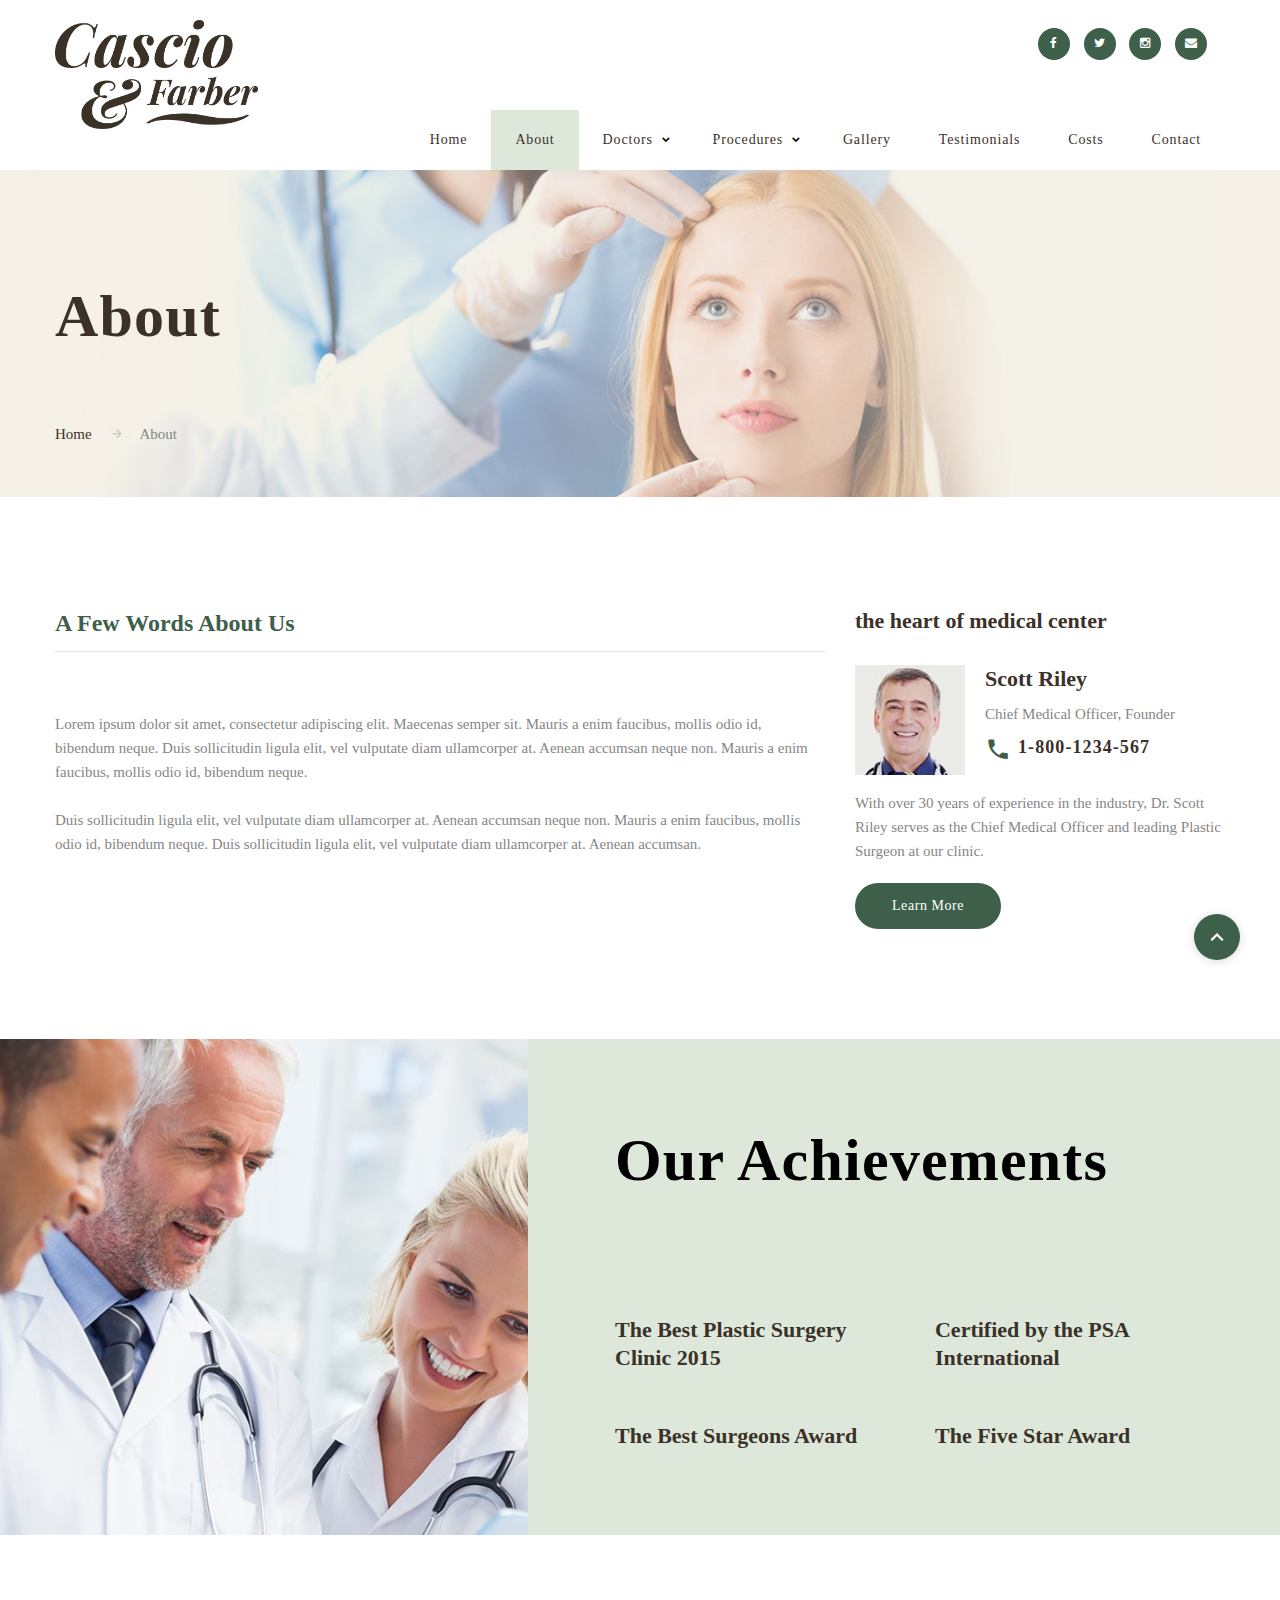
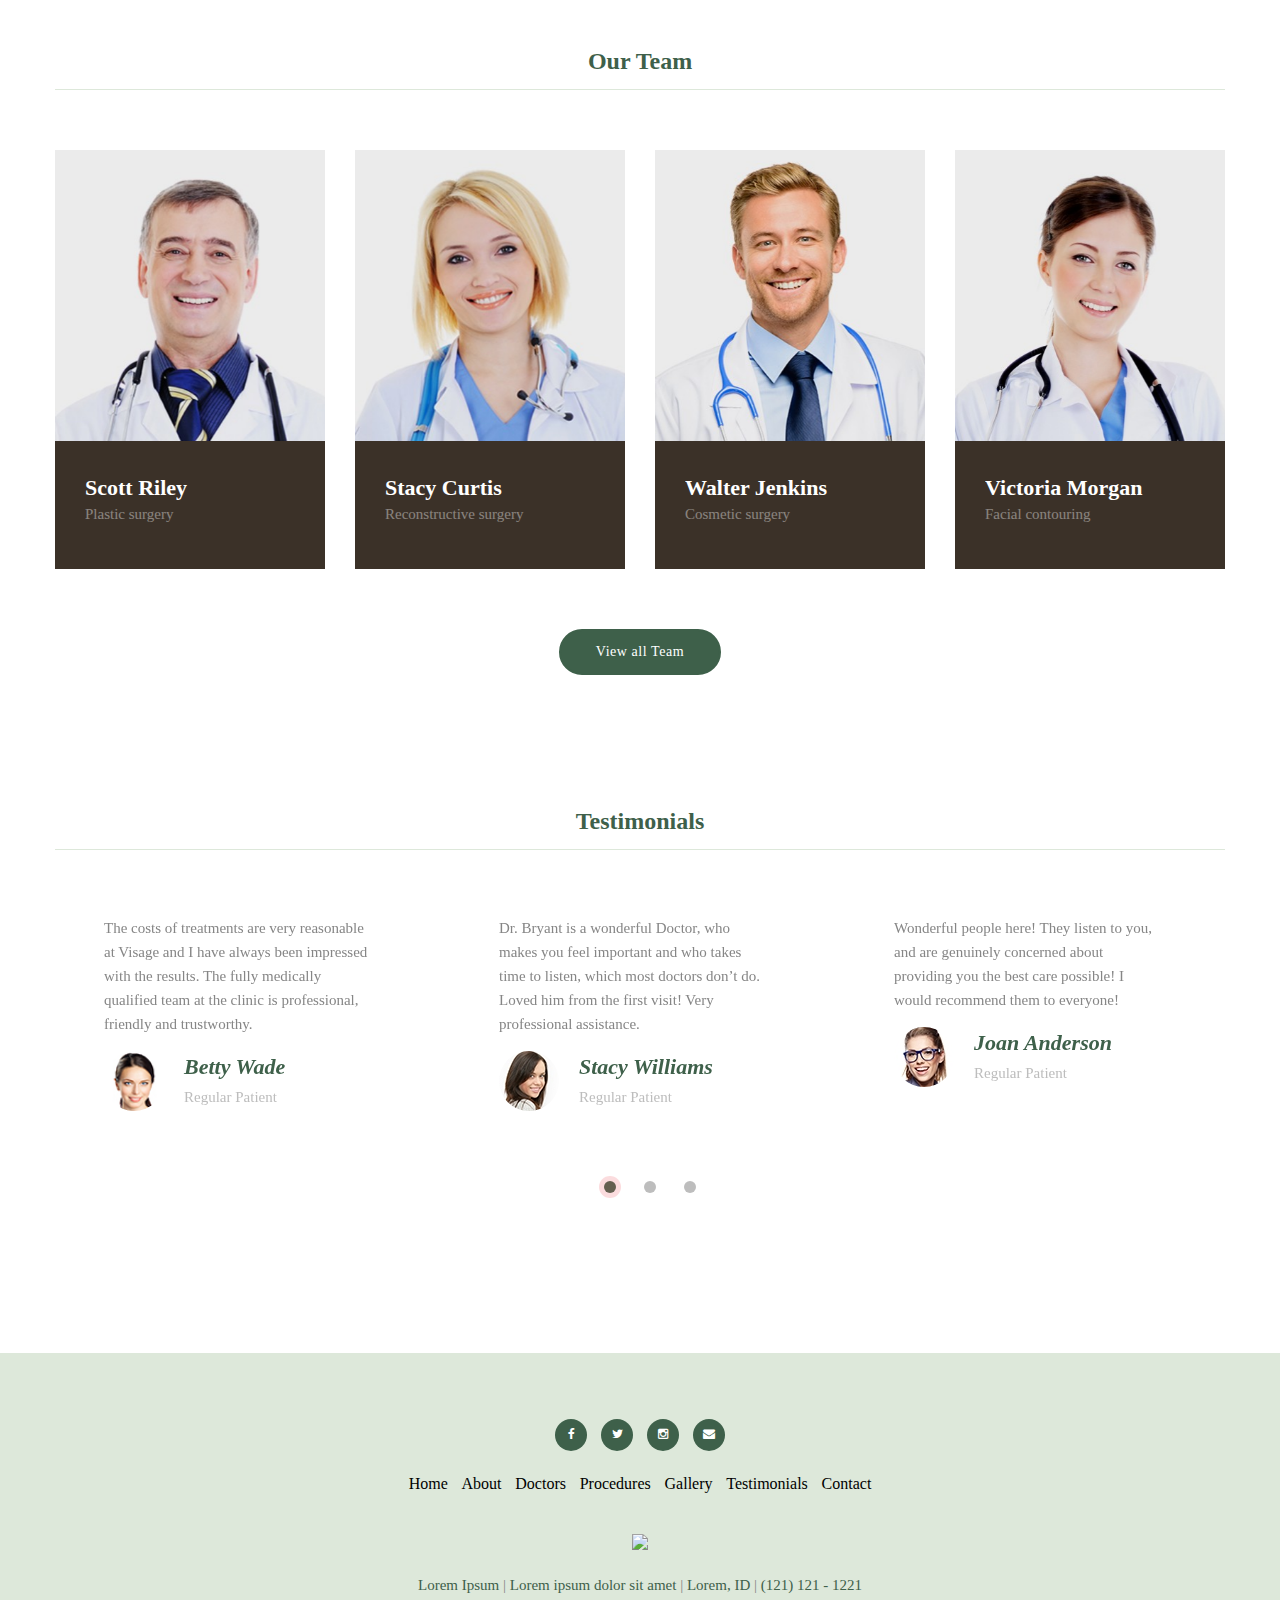
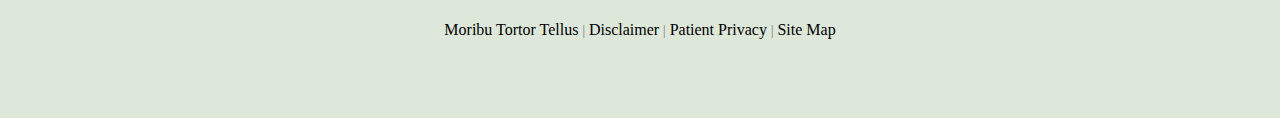
==== about.html @ 973e86df "first commit" ====
<!DOCTYPE html>
<html lang="en" class="wide wow-animation smoothscroll scrollTo">
  <head>
    <!-- Site Title-->
    <title>Kovanda plastic surgery</title>
    <meta charset="utf-8">
    <meta name="format-detection" content="telephone=no">
    <meta name="viewport" content="width=device-width, height=device-height, initial-scale=1.0, maximum-scale=1.0, user-scalable=0">
    <meta http-equiv="X-UA-Compatible" content="IE=Edge">
    <meta name="keywords" content="Visage design multipurpose template">
    <meta name="date" content="Dec 26">
    <link rel="icon" href="images/favicon.jpg" type="image/x-icon">
    <!-- Stylesheets-->
    <link href="https://fonts.googleapis.com/css?family=Source+Sans+Pro:200,300,400,700,900" rel="stylesheet">
    <link rel="stylesheet" href="css/kovanda.css">
    <link rel="stylesheet" href="css/style.css">
    <!--[if lt IE 10]>
    <div style="background: #212121; padding: 10px 0; box-shadow: 3px 3px 5px 0 rgba(0,0,0,.3); clear: both; text-align:center; position: relative; z-index:1;"><a href="http://windows.microsoft.com/en-US/internet-explorer/"><img src="images/ie8-panel/warning_bar_0000_us.jpg" border="0" height="42" width="820" alt="You are using an outdated browser. For a faster, safer browsing experience, upgrade for free today."></a></div>
    <script src="js/html5shiv.min.js"></script>
    <![endif]-->
  </head>
  <body>
    <!-- Page-->
    <div class="page text-center">
      <!-- Page Head-->
      <header class="page-head">
        <!-- RD Navbar minimal-->
        <div class="rd-navbar-wrap">
          <nav data-md-device-layout="rd-navbar-fixed" data-lg-device-layout="rd-navbar-static" class="rd-navbar rd-navbar-minimal rd-navbar-light" data-lg-auto-height="true" data-md-layout="rd-navbar-static" data-lg-layout="rd-navbar-static" data-lg-stick-up="true">
            <div class="rd-navbar-inner">
              <div class="rd-navbar-top-panel">
                <address class="contact-info reveal-sm-inline-block text-left offset-none">
                  <div class="rd-navbar-brand veil reveal-md-inline-block"><a href="index.html"><img width='203' height='70' class='img-responsive' src='images/logo.png' alt=''/></a></div>
                </address>
                <!--Navbar Brand-->
                <ul class="list-inline">
                  <li><a href="http://facebook.com" class="icon fa fa-facebook icon-xxs icon-circle icon-gray-light"></a></li>
                  <li><a href="http://twitter.com" class="icon fa fa-twitter icon-xxs icon-circle icon-gray-light"></a></li>
                  <li><a href="http://instagram.com" class="icon fa fa-instagram icon-xxs icon-circle icon-gray-light"></a></li>
                  <li style="margin-right: 18px"><a href="mailto:#" class="icon fa fa-envelope icon-xxs icon-circle icon-gray-light"></a></li>
                            
                </ul>
              </div>
              <!-- RD Navbar Panel-->
              <div class="rd-navbar-panel">
                <!-- RD Navbar Toggle-->
                <button data-rd-navbar-toggle=".rd-navbar, .rd-navbar-nav-wrap" class="rd-navbar-toggle"><span></span></button>
                <!--Navbar Brand-->
                <div class="rd-navbar-brand veil-md"><a href="index.html"><img width='203' height='70' class='img-responsive' src='images/logo.png' alt=''/></a></div>
                <button data-rd-navbar-toggle=".rd-navbar, .rd-navbar-top-panel" class="rd-navbar-top-panel-toggle"><span></span></button>
              </div>
              <div class="rd-navbar-menu-wrap">
                <div class="rd-navbar-nav-wrap">
                  <div class="rd-navbar-mobile-scroll">
                    <!--Navbar Brand Mobile-->
                    <div class="rd-navbar-mobile-brand"><a href="index.html"><img width='203' height='70' class='img-responsive' src='images/logo.png' alt=''/></a></div>
                    
                    <!-- RD Navbar Nav-->
                    <ul class="rd-navbar-nav">
                      <li><a href="index.html"><span>Home</span></a>
                      </li>
                      <li class="active"><a href="about.html"><span>About</span></a>
                      </li>
                      <li><a href="our-team.html"><span>Doctors</span></a>
                      <ul class="rd-navbar-dropdown">
                          <li><a href="team-member.html"><span class="text-middle">Dr John Doe</span></a>
                          </li>
                          <li><a href="team-member.html"><span class="text-middle">Dr Cristina Bozas</span></a>
                          </li>
                          <li><a href="team-member.html"><span class="text-middle">Dr Christian Portland</span></a>
                          </li>
                          <li><a href="team-member.html"><span class="text-middle">Dr Kent</span></a>
                          </li>
                        </ul>
                      </li>
                      
                      <li><a href="services.html"><span>Procedures</span></a>
                      <ul class="rd-navbar-dropdown">
                          <li><a href="procedure.html"><span class="text-middle">Facelift</span></a>
                          </li>
                          <li><a href="procedure.html"><span class="text-middle">Breast Augmentation</span></a>
                          </li>
                          <li><a href="procedure.html"><span class="text-middle">Tummy Tuck</span></a>
                          </li>
                          <li><a href="procedure.html"><span class="text-middle">Liposuction</span></a>
                          </li>
                        </ul>
                      </li>
              
                      <li><a href="grid-gallery.html"><span>Gallery</span></a>
                      </li>

                      <li><a href="testimonials.html"><span>Testimonials</span></a>
                      </li>                  
                      <li><a href="costs.html"><span>Costs</span></a>
                      </li>
                      <li><a href="contacts.html"><span>Contact</span></a>
                      </li>
                    </ul>
                  </div>
                </div>
                <!--RD Navbar Search-->
                
              </div>
            </div>
          </nav>
        </div>
      </header>
      <!-- Modern Breadcrumbs-->
      <section class="breadcrumb-modern text-md-left" style="background-image: url(images/backgrounds/background-breadcrumbs-01-1920x345.jpg)">
        <div class="shell section-34 section-md-top-110 section-md-bottom-41">
          <div class="breadcrumb-box">
            <h2>About</h2>
            <ul class="list-inline list-inline-arrows p offset-top-34 offset-md-top-70">
              <li><a href="index.html" class="breadcrumbsheader">Home</a></li>
              <li>About
              </li>
            </ul>
          </div>
        </div>
      </section>
      <!-- Page Content-->
      <main class="page-content">
        <!-- a few words about us-->
        <section class="section-98 section-sm-110 text-left">
          <div class="shell">
            <div class="range range-xs-center">
              <div class="cell-xs-10 cell-md-8">
                <h4>A Few Words About Us</h4>
                <hr class="text-subline">
                <div class="offset-top-41 offset-lg-top-60">
                  <p>Lorem ipsum dolor sit amet, consectetur adipiscing elit. Maecenas semper sit. Mauris a enim faucibus, mollis odio id, bibendum neque. Duis sollicitudin ligula elit, vel vulputate diam ullamcorper at. Aenean accumsan neque non. Mauris a enim faucibus, mollis odio id, bibendum neque.<br><br>
Duis sollicitudin ligula elit, vel vulputate diam ullamcorper at. Aenean accumsan neque non. Mauris a enim faucibus, mollis odio id, bibendum neque. Duis sollicitudin ligula elit, vel vulputate diam ullamcorper at. Aenean accumsan.</p>
                </div>
              </div>
              <div class="cell-xs-10 cell-md-4 offset-top-41 offset-md-top-0">
                <h5 style="font-weight:900;">the heart of medical center</h5>
                <div class="offset-top-30">
                  <div class="unit unit-xl-horizontal unit-lg-horizontal unit-md-vertical unit-sm-horizontal unit-xs-horizontal unit-spacing-sm">
                    <div class="unit-left"><img src="images/users/user-scott-riley-110x110.jpg" width="110" height="110" alt="" class="img-responsive"/>
                    </div>
                    <div class="unit-body">
                      <h5>Scott Riley</h5>
                      <p>Chief Medical Officer, Founder</p>
                      <div class="p unit unit-spacing-xxs unit-horizontal">
                        <div class="unit-left"><span class="icon icon-xs mdi mdi-phone text-primary"></span></div>
                        <div class="unit-body"><a href="callto:#" class="h6">1-800-1234-567</a></div>
                      </div>
                    </div>
                  </div>
                  <p>With over 30 years of experience in the industry, Dr. Scott Riley serves as the Chief Medical Officer and leading Plastic Surgeon at our clinic.</p>
                  <div class="offset-top-20">
                    <a href="team-member.html" class="btn btn-primary btn-ellipse">Learn More</a>
                  </div>
                </div>
              </div>
            </div>
          </div>
        </section>
        <!-- Our Achievements-->
        <section class="text-sm-left bg-white-liac">
          <div class="shell-wide">
            <div class="range range-xs-center">
              <div class="cell-lg-5 cell-xl-4 section-90 section-md-122 context-md-dark bg-image-md-fullwidth-1 bg-image-md-fullwidth-1-left veil reveal-lg-block"></div>
              <div class="cell-sm-10 cell-md-12 cell-lg-7 cell-xl-8 section-85">
                <div class="inset-md-left-60 inset-xl-left-100">
                  <h2 style="color:#000">Our Achievements</h2>
                  
                  <div class="offset-sm-top-40 offset-top-70">
                    <div class="range">
                      <div class="cell-md-12 cell-xl-9">
                        <div class="range">
                          <div class="cell-md-6 offset-md-top-50">
                            <!-- Icon Box Type 2-->
                            <div class="unit unit-sm unit-sm-horizontal unit-spacing-sm text-sm-left unit-middle">
                              <div class="unit-body">
                                <h5>The Best Plastic Surgery Clinic 2015</h5>
                              </div>
                            </div>
                          </div>
                          <div class="cell-md-6 offset-md-top-50">
                            <!-- Icon Box Type 2-->
                            <div class="unit unit-sm unit-sm-horizontal unit-spacing-sm text-sm-left unit-middle">
                              <div class="unit-body">
                                <h5>Certified by the PSA International</h5>
                              </div>
                            </div>
                          </div>
                          <div class="cell-md-6 offset-md-top-50">
                            <!-- Icon Box Type 2-->
                            <div class="unit unit-sm unit-sm-horizontal unit-spacing-sm text-sm-left unit-middle">
                              <div class="unit-body">
                                <h5>The Best Surgeons Award</h5>
                              </div>                            
                            </div>
                          </div>
                          <div class="cell-md-6 offset-md-top-50">
                            <!-- Icon Box Type 2-->
                            <div class="unit unit-sm unit-sm-horizontal unit-spacing-sm text-sm-left unit-middle">
                              <div class="unit-body">
                                <h5>The Five Star Award</h5>
                              </div>
                            </div>
                          </div>
                        </div>
                      </div>
                    </div>
                  </div>
                </div>
              </div>
            </div>
          </div>
        </section>
        <!-- Our team-->
        <section class="section-98 section-sm-110">
          <div class="shell">
            <h4>Our Team</h4>
            <hr class="text-subline">
            <div class="offset-top-41 offset-lg-top-60">
              <div class="range range-xs-center">
                <div class="cell-xs-8 cell-sm-7 cell-md-3">
                  <!-- Thumbnail Josip-->
                  <figure class="thumbnail-josip"><a href="team-member.html"><img width="270" height="270" src="images/pages/our-team-05-384x410.jpg" alt=""/></a>
                    <div class="thumbnail-desc">
                      <h5 class="thumbnail-josip-title text-bold text-white">Scott Riley</h5>
                      <p class="veil reveal-md-block text-white offset-top-0">Plastic surgery</p>
                    </div>
                    <figcaption><a href="team-member.html" class="btn btn-block btn-rect text-md-left btn-java">view full profile</a></figcaption>
                  </figure>
                </div>
                <div class="cell-xs-8 cell-sm-7 cell-md-3 offset-top-41 offset-md-top-0">
                  <!-- Thumbnail Josip-->
                  <figure class="thumbnail-josip"><a href="team-member.html"><img width="270" height="270" src="images/pages/our-team-09-384x410.jpg" alt=""/></a>
                    <div class="thumbnail-desc">
                      <h5 class="thumbnail-josip-title text-bold text-white">Stacy Curtis</h5>
                      <p class="veil reveal-md-block text-white offset-top-0">Reconstructive surgery</p>
                    </div>
                    <figcaption><a href="team-member.html" class="btn btn-block btn-rect text-md-left btn-java">view full profile</a></figcaption>
                  </figure>
                </div>
                <div class="cell-xs-8 cell-sm-7 cell-md-3 offset-top-41 offset-md-top-0">
                  <!-- Thumbnail Josip-->
                  <figure class="thumbnail-josip"><a href="team-member.html"><img width="270" height="270" src="images/pages/our-team-07-384x410.jpg" alt=""/></a>
                    <div class="thumbnail-desc">
                      <h5 class="thumbnail-josip-title text-bold text-white">Walter Jenkins</h5>
                      <p class="veil reveal-md-block text-white offset-top-0">Cosmetic surgery</p>
                    </div>
                    <figcaption><a href="team-member.html" class="btn btn-block btn-rect text-md-left btn-java">view full profile</a></figcaption>
                  </figure>
                </div>
                <div class="cell-xs-8 cell-sm-7 cell-md-3 offset-top-41 offset-md-top-0">
                  <!-- Thumbnail Josip-->
                  <figure class="thumbnail-josip"><a href="team-member.html"><img width="270" height="270" src="images/pages/our-team-08-384x410.jpg" alt=""/></a>
                    <div class="thumbnail-desc">
                      <h5 class="thumbnail-josip-title text-bold text-white">Victoria Morgan</h5>
                      <p class="veil reveal-md-block text-white offset-top-0">Facial contouring</p>
                    </div>
                    <figcaption><a href="team-member.html" class="btn btn-block btn-rect text-md-left btn-java">view full profile</a></figcaption>
                  </figure>
                </div>
              </div>
              
              <div class="offset-top-60"><a href="our-team.html" class="btn btn-ellipse btn-primary">View all Team</a></div>
            </div>
          </div>
        </section>
        <!-- testimonials-->
        <section class="section-20 section-sm-20">
          <div class="shell">
            <h4>Testimonials</h4>
            <hr class="text-subline">
            <div class="offset-top-66">
              <div data-loop="false" data-margin="15" data-items="1" data-dots="true" data-mouse-drag="false" data-md-items="3" data-nav="false" class="owl-carousel owl-carousel-default owl-carousel-class-light">
                <div class="owl-item">
                  <blockquote class="quote quote-classic">
                    <div class="quote-body">
                      <p class="text-gray-dark font-size-15">
                        <q>The costs of treatments are very reasonable at Visage and I have always been impressed with the results. The fully medically qualified team at the clinic is professional, friendly and trustworthy.</q>
                      </p>
                      <div class="quote-meta unit unit-horizontal unit-spacing-sm unit-middle">
                        <div class="unit-left unit-item-narrow"><img width="60" height="60" src="images/users/user-betty-wade-60x60.jpg" alt="" class="img-circle quote-img"/></div>
                        <div class="unit-body unit-item-wide">
                          <h5 class="quote-author text-capitalize text-bold text-primary">
                            <cite class="text-normal">Betty Wade</cite>
                          </h5>
                          <p class="quote-desc text-capitalize text-gray">Regular Patient</p>
                        </div>
                      </div>
                    </div>
                  </blockquote>
                </div>
                <div class="owl-item">
                  <blockquote class="quote quote-classic">
                    <div class="quote-body">
                      <p class="text-gray-dark font-size-15">
                        <q>Dr. Bryant is a wonderful Doctor, who makes you feel important and who takes time to listen, which most doctors don’t do. Loved him from the first visit! Very professional assistance.</q>
                      </p>
                      <div class="quote-meta unit unit-horizontal unit-spacing-sm unit-middle">
                        <div class="unit-left unit-item-narrow"><img width="60" height="60" src="images/users/user-bryan-green-60x60.jpg" alt="" class="img-circle quote-img"/></div>
                        <div class="unit-body unit-item-wide">
                          <h5 class="quote-author text-capitalize text-bold text-primary">
                            <cite class="text-normal">Stacy Williams</cite>
                          </h5>
                          <p class="quote-desc text-capitalize text-gray">Regular Patient</p>
                        </div>
                      </div>
                    </div>
                  </blockquote>
                </div>
                <div class="owl-item">
                  <blockquote class="quote quote-classic">
                    <div class="quote-body">
                      <p class="text-gray-dark font-size-15">
                        <q>Wonderful people here! They listen to you, and are genuinely concerned about providing you the best care possible! I would recommend them to everyone!</q>
                      </p>
                      <div class="quote-meta unit unit-horizontal unit-spacing-sm unit-middle">
                        <div class="unit-left unit-item-narrow"><img width="60" height="60" src="images/users/user-joan-anderson-60x60.jpg" alt="" class="img-circle quote-img"/></div>
                        <div class="unit-body unit-item-wide">
                          <h5 class="quote-author text-capitalize text-bold text-primary">
                            <cite class="text-normal">Joan Anderson</cite>
                          </h5>
                          <p class="quote-desc text-capitalize text-gray">Regular Patient</p>
                        </div>
                      </div>
                    </div>
                  </blockquote>
                </div>
                <div class="owl-item">
                  <blockquote class="quote quote-classic">
                    <div class="quote-body">
                      <p class="text-gray-dark font-size-15">
                        <q>The costs of treatments are very reasonable at Visage and I have always been impressed with the results. The fully medically qualified team at the clinic is professional, friendly and trustworthy.</q>
                      </p>
                      <div class="quote-meta unit unit-horizontal unit-spacing-sm unit-middle">
                        <div class="unit-left unit-item-narrow"><img width="60" height="60" src="images/users/user-betty-wade-60x60.jpg" alt="" class="img-circle quote-img"/></div>
                        <div class="unit-body unit-item-wide">
                          <h5 class="quote-author text-capitalize text-bold text-primary">
                            <cite class="text-normal">Betty Wade</cite>
                          </h5>
                          <p class="quote-desc text-capitalize text-gray text-italic">Regular Patient</p>
                        </div>
                      </div>
                    </div>
                  </blockquote>
                </div>
                <div class="owl-item">
                  <blockquote class="quote quote-classic">
                    <div class="quote-body">
                      <p class="text-gray-dark font-size-15">
                        <q>Dr. Bryant is a wonderful Doctor, who makes you feel important and who takes time to listen, which most doctors don’t do. Loved him from the first visit! Very professional assistance.</q>
                      </p>
                      <div class="quote-meta unit unit-horizontal unit-spacing-sm unit-middle">
                        <div class="unit-left unit-item-narrow"><img width="60" height="60" src="images/users/user-bryan-green-60x60.jpg" alt="" class="img-circle quote-img"/></div>
                        <div class="unit-body unit-item-wide">
                          <h5 class="quote-author text-capitalize text-bold text-primary">
                            <cite class="text-normal">Stacy Williams</cite>
                          </h5>
                          <p class="quote-desc text-capitalize text-gray text-italic">Regular Patient</p>
                        </div>
                      </div>
                    </div>
                  </blockquote>
                </div>
                <div class="owl-item">
                  <blockquote class="quote quote-classic">
                    <div class="quote-body">
                      <p class="text-gray-dark font-size-15">
                        <q>Wonderful people here! They listen to you, and are genuinely concerned about providing you the best care possible! I would recommend them to everyone!</q>
                      </p>
                      <div class="quote-meta unit unit-horizontal unit-spacing-sm unit-middle">
                        <div class="unit-left unit-item-narrow"><img width="60" height="60" src="images/users/user-joan-anderson-60x60.jpg" alt="" class="img-circle quote-img"/></div>
                        <div class="unit-body unit-item-wide">
                          <h5 class="quote-author text-capitalize text-bold text-primary">
                            <cite class="text-normal">Joan Anderson</cite>
                          </h5>
                          <p class="quote-desc text-capitalize text-gray text-italic">Regular Patient</p>
                        </div>
                      </div>
                    </div>
                  </blockquote>
                </div>
                <div class="owl-item">
                  <blockquote class="quote quote-classic">
                    <div class="quote-body">
                      <p class="text-gray-dark font-size-15">
                        <q>The costs of treatments are very reasonable at Visage and I have always been impressed with the results. The fully medically qualified team at the clinic is professional, friendly and trustworthy.</q>
                      </p>
                      <div class="quote-meta unit unit-horizontal unit-spacing-sm unit-middle">
                        <div class="unit-left unit-item-narrow"><img width="60" height="60" src="images/users/user-betty-wade-60x60.jpg" alt="" class="img-circle quote-img"/></div>
                        <div class="unit-body unit-item-wide">
                          <h5 class="quote-author text-capitalize text-bold text-primary">
                            <cite class="text-normal">Betty Wade</cite>
                          </h5>
                          <p class="quote-desc text-capitalize text-gray text-italic">Regular Patient</p>
                        </div>
                      </div>
                    </div>
                  </blockquote>
                </div>
                <div class="owl-item">
                  <blockquote class="quote quote-classic">
                    <div class="quote-body">
                      <p class="text-gray-dark font-size-15">
                        <q>Dr. Bryant is a wonderful Doctor, who makes you feel important and who takes time to listen, which most doctors don’t do. Loved him from the first visit! Very professional assistance.</q>
                      </p>
                      <div class="quote-meta unit unit-horizontal unit-spacing-sm unit-middle">
                        <div class="unit-left unit-item-narrow"><img width="60" height="60" src="images/users/user-bryan-green-60x60.jpg" alt="" class="img-circle quote-img"/></div>
                        <div class="unit-body unit-item-wide">
                          <h5 class="quote-author text-capitalize text-bold text-primary">
                            <cite class="text-normal">Stacy Williams</cite>
                          </h5>
                          <p class="quote-desc text-capitalize text-gray text-italic">Regular Patient</p>
                        </div>
                      </div>
                    </div>
                  </blockquote>
                </div>
                <div class="owl-item">
                  <blockquote class="quote quote-classic">
                    <div class="quote-body">
                      <p class="text-gray-dark font-size-15">
                        <q>Wonderful people here! They listen to you, and are genuinely concerned about providing you the best care possible! I would recommend them to everyone!</q>
                      </p>
                      <div class="quote-meta unit unit-horizontal unit-spacing-sm unit-middle">
                        <div class="unit-left unit-item-narrow"><img width="60" height="60" src="images/users/user-joan-anderson-60x60.jpg" alt="" class="img-circle quote-img"/></div>
                        <div class="unit-body unit-item-wide">
                          <h5 class="quote-author text-capitalize text-bold text-primary">
                            <cite class="text-normal">Joan Anderson</cite>
                          </h5>
                          <p class="quote-desc text-capitalize text-gray text-italic">Regular Patient</p>
                        </div>
                      </div>
                    </div>
                  </blockquote>
                </div>
              </div>
            </div>
          </div>
        </section>
      </main>
      <!-- Page Footer-->
      <!-- Default footer-->
      <footer class="section-relative section-34 section-md-66 page-footer context-light">
        <div class="shell">
          <div class="inset-xl-left-30">
            <div class="range-sm-center">
              <ul class="list-inline">
                <li><a href="http://facebook.com" class="icon fa fa-facebook icon-xxs icon-circle icon-gray-light"></a></li>
                <li><a href="http://twitter.com" class="icon fa fa-twitter icon-xxs icon-circle icon-gray-light"></a></li>
                <li><a href="http://instagram.com" class="icon fa fa-instagram icon-xxs icon-circle icon-gray-light"></a></li>
                <li><a href="mailto:#" class="icon fa fa-envelope icon-xxs icon-circle icon-gray-light"></a></li>            
              </ul>
            </div>
            <div class="range range-sm-center">
              <ul class="list-inline footermenu">
                <li><a href="index.html">Home</a></li>
                <li><a href="about.html">About</a></li>
                <li><a href="our_team.html">Doctors</a></li>
                <li><a href="services.html">Procedures</a></li>
                <li><a href="grid-gallery.html">Gallery</a></li>
                <li><a href="testimonials.html">Testimonials</a></li>
                <li><a href="contacts.html">Contact</a></li>              
              </ul>
            </div>
            <div class="offset-top-20">
              <img src="images/logo-dark.png">
            </div>
            <div class="offset-top-20">
              <p><a href="">Lorem Ipsum</a> | <a href="">Lorem ipsum dolor sit amet</a> | <a href="">Lorem, ID</a> | <a href="">(121) 121 - 1221</a></p>
            </div>
            <div class="offset-top-20 footermenu">
              <p><a href="">Moribu Tortor Tellus</a> | <a href="">Disclaimer</a> | <a href="">Patient Privacy</a> | <a href="">Site Map</a></p>
            </div>
          </div>
        </div>
      </footer>
    <!-- Global Mailform Output-->
    <div id="form-output-global" class="snackbars"></div>
    <!-- PhotoSwipe Gallery-->
    <div tabindex="-1" role="dialog" aria-hidden="true" class="pswp">
      <div class="pswp__bg"></div>
      <div class="pswp__scroll-wrap">
        <div class="pswp__container">
          <div class="pswp__item"></div>
          <div class="pswp__item"></div>
          <div class="pswp__item"></div>
        </div>
        <div class="pswp__ui pswp__ui--hidden">
          <div class="pswp__top-bar">
            <div class="pswp__counter"></div>
            <button title="Close (Esc)" class="pswp__button pswp__button--close"></button>
            <button title="Share" class="pswp__button pswp__button--share"></button>
            <button title="Toggle fullscreen" class="pswp__button pswp__button--fs"></button>
            <button title="Zoom in/out" class="pswp__button pswp__button--zoom"></button>
            <div class="pswp__preloader">
              <div class="pswp__preloader__icn">
                <div class="pswp__preloader__cut">
                  <div class="pswp__preloader__donut"></div>
                </div>
              </div>
            </div>
          </div>
          <div class="pswp__share-modal pswp__share-modal--hidden pswp__single-tap">
            <div class="pswp__share-tooltip"></div>
          </div>
          <button title="Previous (arrow left)" class="pswp__button pswp__button--arrow--left"></button>
          <button title="Next (arrow right)" class="pswp__button pswp__button--arrow--right"></button>
          <div class="pswp__caption">
            <div class="pswp__caption__center"></div>
          </div>
        </div>
      </div>
    </div>
    <!-- Java script-->
    <script src="js/core.min.js"></script>
    <script src="js/script.js"></script>
  </body>
</html>
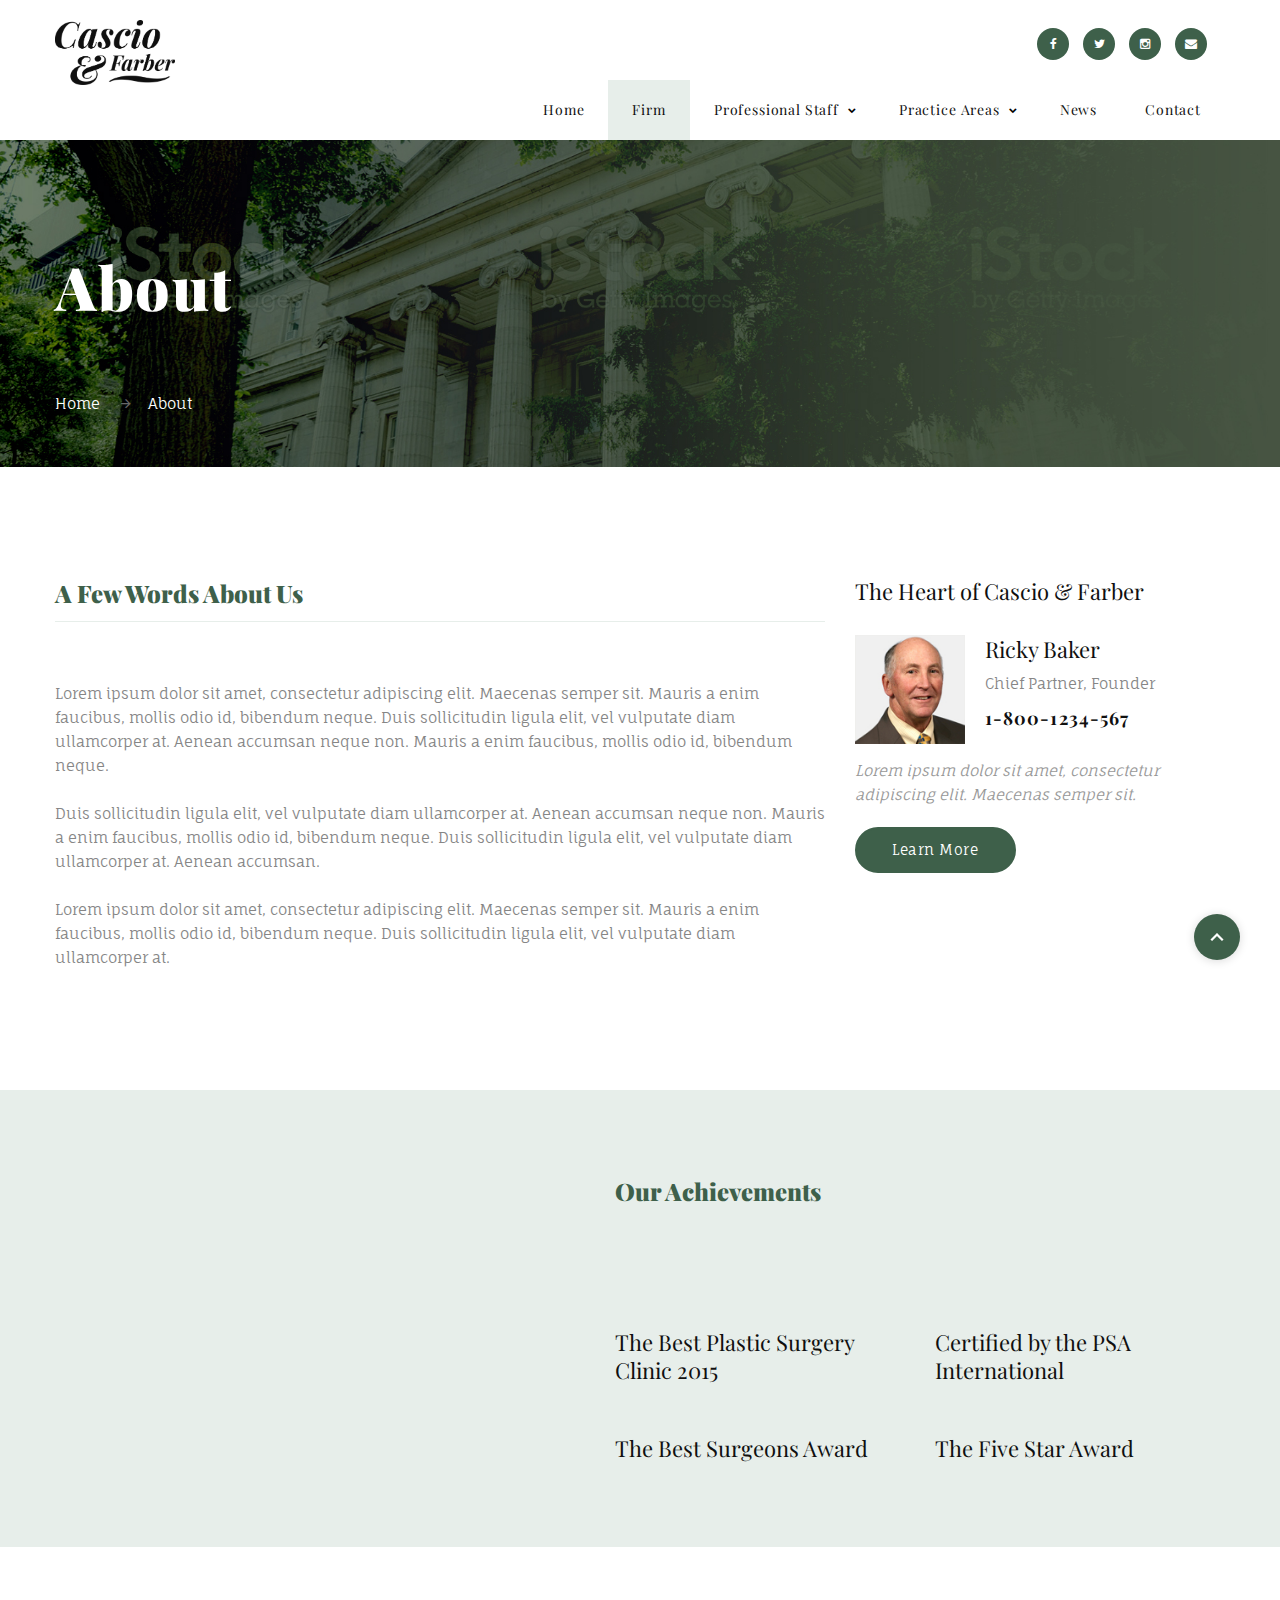
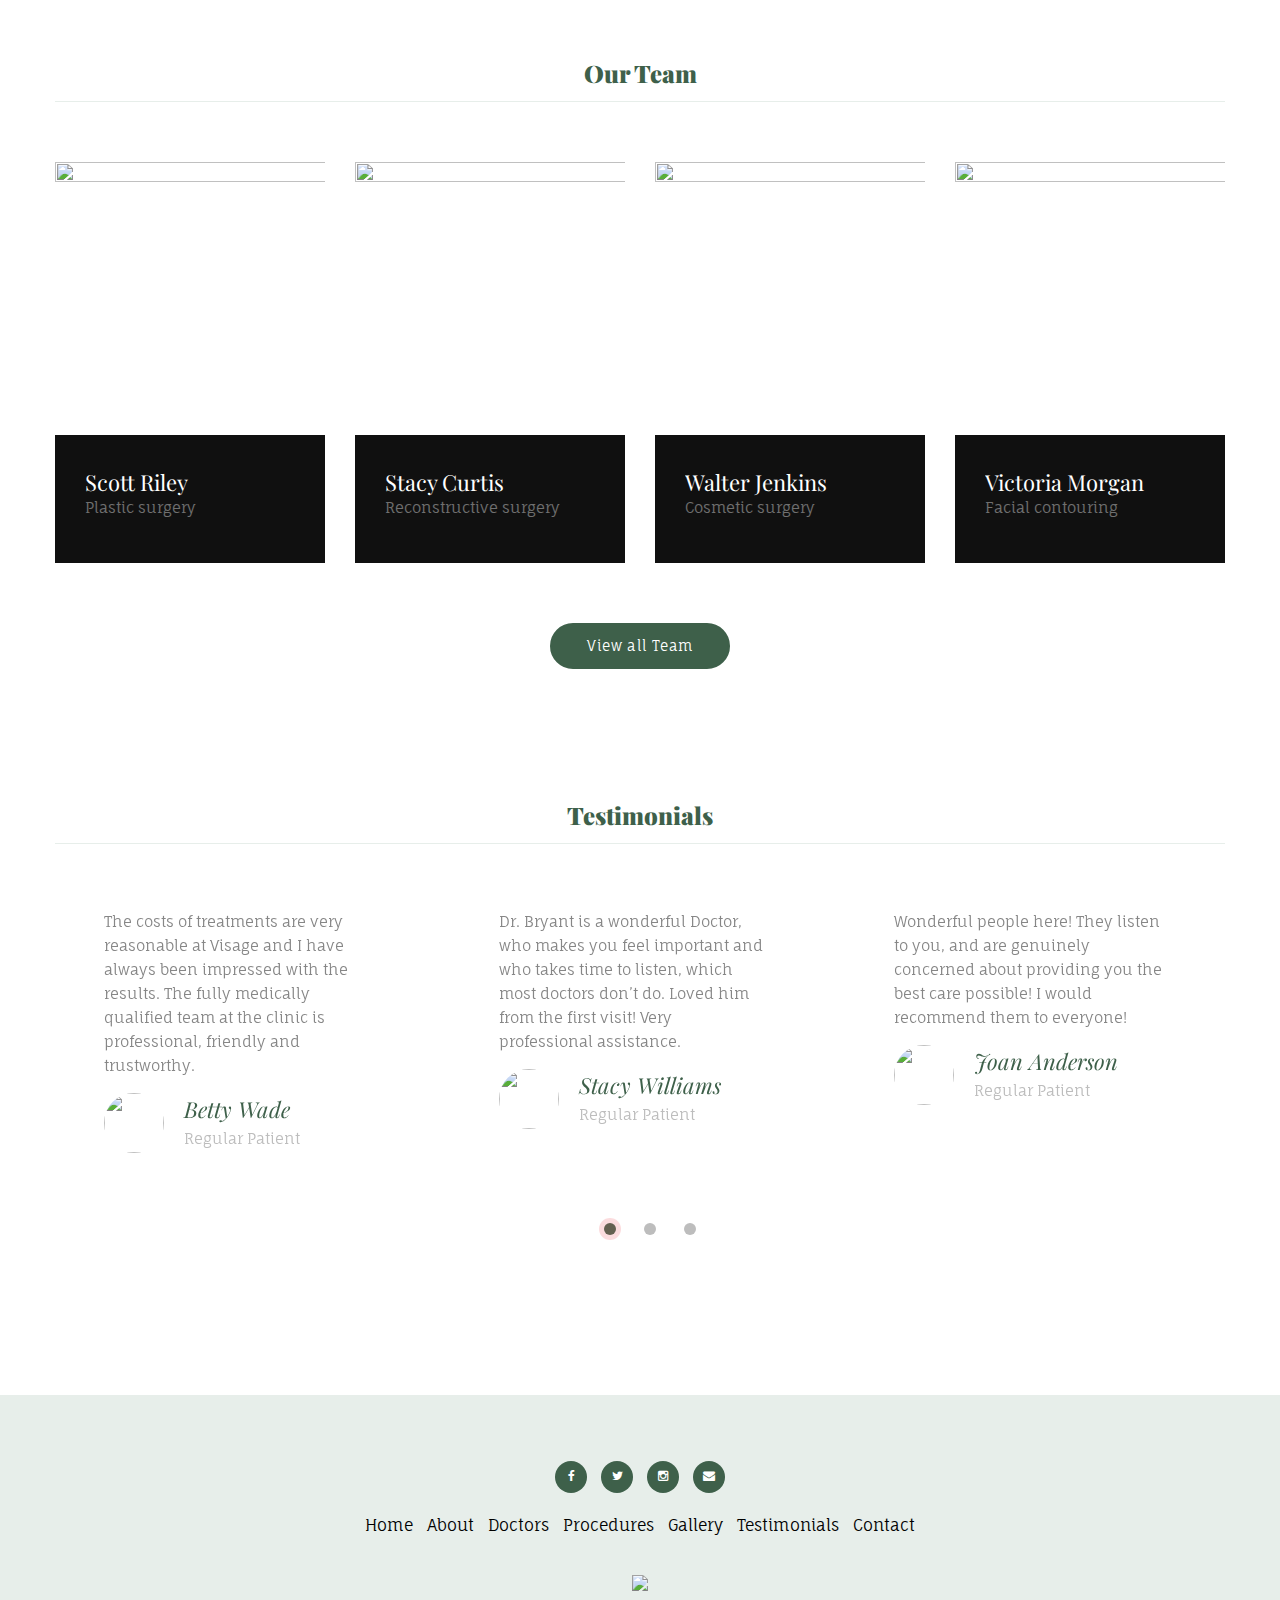
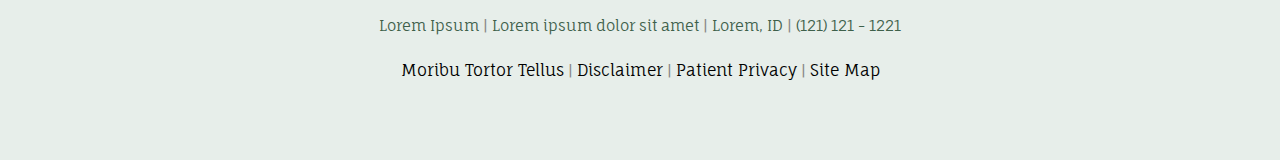
==== commit dc7d65f5: "saving before messing with the footer" ====
--- a/about.html
+++ b/about.html
@@ -2,16 +2,16 @@
 <html lang="en" class="wide wow-animation smoothscroll scrollTo">
   <head>
     <!-- Site Title-->
-    <title>Kovanda plastic surgery</title>
+    <title>Cascio & Faber</title>
     <meta charset="utf-8">
     <meta name="format-detection" content="telephone=no">
     <meta name="viewport" content="width=device-width, height=device-height, initial-scale=1.0, maximum-scale=1.0, user-scalable=0">
     <meta http-equiv="X-UA-Compatible" content="IE=Edge">
     <meta name="keywords" content="Visage design multipurpose template">
     <meta name="date" content="Dec 26">
-    <link rel="icon" href="images/favicon.jpg" type="image/x-icon">
+    <link rel="icon" href="images/favicon.png" type="image/x-icon">
     <!-- Stylesheets-->
-    <link href="https://fonts.googleapis.com/css?family=Source+Sans+Pro:200,300,400,700,900" rel="stylesheet">
+    <link href="https://fonts.googleapis.com/css?family=Fauna+One|Playfair+Display:700,900" rel="stylesheet"> 
     <link rel="stylesheet" href="css/kovanda.css">
     <link rel="stylesheet" href="css/style.css">
     <!--[if lt IE 10]>
@@ -30,7 +30,7 @@
             <div class="rd-navbar-inner">
               <div class="rd-navbar-top-panel">
                 <address class="contact-info reveal-sm-inline-block text-left offset-none">
-                  <div class="rd-navbar-brand veil reveal-md-inline-block"><a href="index.html"><img width='203' height='70' class='img-responsive' src='images/logo.png' alt=''/></a></div>
+                  <div class="rd-navbar-brand veil reveal-md-inline-block"><a href="index.html"><img class='img-responsive logo' src='images/logo.png' alt=''/></a></div>
                 </address>
                 <!--Navbar Brand-->
                 <ul class="list-inline">
@@ -53,15 +53,15 @@
                 <div class="rd-navbar-nav-wrap">
                   <div class="rd-navbar-mobile-scroll">
                     <!--Navbar Brand Mobile-->
-                    <div class="rd-navbar-mobile-brand"><a href="index.html"><img width='203' height='70' class='img-responsive' src='images/logo.png' alt=''/></a></div>
+                    <div class="rd-navbar-mobile-brand"><a href="index.html"><img width='150' class='img-responsive' src='images/logo.png' alt=''/></a></div>
                     
                     <!-- RD Navbar Nav-->
                     <ul class="rd-navbar-nav">
                       <li><a href="index.html"><span>Home</span></a>
                       </li>
-                      <li class="active"><a href="about.html"><span>About</span></a>
+                      <li class="active"><a href="about.html"><span>Firm</span></a>
                       </li>
-                      <li><a href="our-team.html"><span>Doctors</span></a>
+                      <li><a href="our-team.html"><span>Professional Staff</span></a>
                       <ul class="rd-navbar-dropdown">
                           <li><a href="team-member.html"><span class="text-middle">Dr John Doe</span></a>
                           </li>
@@ -74,25 +74,24 @@
                         </ul>
                       </li>
                       
-                      <li><a href="services.html"><span>Procedures</span></a>
+                      <li><a href="practices.html"><span>Practice Areas</span></a>
                       <ul class="rd-navbar-dropdown">
-                          <li><a href="procedure.html"><span class="text-middle">Facelift</span></a>
-                          </li>
-                          <li><a href="procedure.html"><span class="text-middle">Breast Augmentation</span></a>
-                          </li>
-                          <li><a href="procedure.html"><span class="text-middle">Tummy Tuck</span></a>
-                          </li>
-                          <li><a href="procedure.html"><span class="text-middle">Liposuction</span></a>
+                          <li><a href="practice.html"><span class="text-middle">Corporate</span></a>
+                          </li>
+                          <li><a href="practice.html"><span class="text-middle">Finance</span></a>
+                          </li>
+                          <li><a href="practice.html"><span class="text-middle">Litigation</span></a>
+                          </li>
+                          <li><a href="practice.html"><span class="text-middle">Real Estate</span></a>
+                          </li>
+                          <li><a href="practice.html"><span class="text-middle">Native American</span></a>
+                          </li>
+                          <li><a href="practice.html"><span class="text-middle">Tax</span></a>
                           </li>
                         </ul>
                       </li>
               
-                      <li><a href="grid-gallery.html"><span>Gallery</span></a>
-                      </li>
-
-                      <li><a href="testimonials.html"><span>Testimonials</span></a>
-                      </li>                  
-                      <li><a href="costs.html"><span>Costs</span></a>
+                      <li><a href="news.html"><span>News</span></a>
                       </li>
                       <li><a href="contacts.html"><span>Contact</span></a>
                       </li>
@@ -107,7 +106,7 @@
         </div>
       </header>
       <!-- Modern Breadcrumbs-->
-      <section class="breadcrumb-modern text-md-left" style="background-image: url(images/backgrounds/background-breadcrumbs-01-1920x345.jpg)">
+      <section class="breadcrumb-modern text-md-left" style="background-image: url(images/backgrounds/background-03-1920x537.jpg)">
         <div class="shell section-34 section-md-top-110 section-md-bottom-41">
           <div class="breadcrumb-box">
             <h2>About</h2>
@@ -130,25 +129,25 @@
                 <hr class="text-subline">
                 <div class="offset-top-41 offset-lg-top-60">
                   <p>Lorem ipsum dolor sit amet, consectetur adipiscing elit. Maecenas semper sit. Mauris a enim faucibus, mollis odio id, bibendum neque. Duis sollicitudin ligula elit, vel vulputate diam ullamcorper at. Aenean accumsan neque non. Mauris a enim faucibus, mollis odio id, bibendum neque.<br><br>
-Duis sollicitudin ligula elit, vel vulputate diam ullamcorper at. Aenean accumsan neque non. Mauris a enim faucibus, mollis odio id, bibendum neque. Duis sollicitudin ligula elit, vel vulputate diam ullamcorper at. Aenean accumsan.</p>
+                  Duis sollicitudin ligula elit, vel vulputate diam ullamcorper at. Aenean accumsan neque non. Mauris a enim faucibus, mollis odio id, bibendum neque. Duis sollicitudin ligula elit, vel vulputate diam ullamcorper at. Aenean accumsan.<br><br>
+                  Lorem ipsum dolor sit amet, consectetur adipiscing elit. Maecenas semper sit. Mauris a enim faucibus, mollis odio id, bibendum neque. Duis sollicitudin ligula elit, vel vulputate diam ullamcorper at.</p>
                 </div>
               </div>
               <div class="cell-xs-10 cell-md-4 offset-top-41 offset-md-top-0">
-                <h5 style="font-weight:900;">the heart of medical center</h5>
+                <h5>The Heart of Cascio & Farber</h5>
                 <div class="offset-top-30">
                   <div class="unit unit-xl-horizontal unit-lg-horizontal unit-md-vertical unit-sm-horizontal unit-xs-horizontal unit-spacing-sm">
-                    <div class="unit-left"><img src="images/users/user-scott-riley-110x110.jpg" width="110" height="110" alt="" class="img-responsive"/>
+                    <div class="unit-left"><img src="images/gallery/ricky.jpg" width="110" height="110" alt="" class="img-responsive"/>
                     </div>
                     <div class="unit-body">
-                      <h5>Scott Riley</h5>
-                      <p>Chief Medical Officer, Founder</p>
+                      <h5>Ricky Baker</h5>
+                      <p>Chief Partner, Founder</p>
                       <div class="p unit unit-spacing-xxs unit-horizontal">
-                        <div class="unit-left"><span class="icon icon-xs mdi mdi-phone text-primary"></span></div>
                         <div class="unit-body"><a href="callto:#" class="h6">1-800-1234-567</a></div>
                       </div>
                     </div>
                   </div>
-                  <p>With over 30 years of experience in the industry, Dr. Scott Riley serves as the Chief Medical Officer and leading Plastic Surgeon at our clinic.</p>
+                  <p class="caption">Lorem ipsum dolor sit amet, consectetur adipiscing elit. Maecenas semper sit.</p>
                   <div class="offset-top-20">
                     <a href="team-member.html" class="btn btn-primary btn-ellipse">Learn More</a>
                   </div>
@@ -161,10 +160,10 @@
         <section class="text-sm-left bg-white-liac">
           <div class="shell-wide">
             <div class="range range-xs-center">
-              <div class="cell-lg-5 cell-xl-4 section-90 section-md-122 context-md-dark bg-image-md-fullwidth-1 bg-image-md-fullwidth-1-left veil reveal-lg-block"></div>
+              <div class="cell-lg-5 cell-xl-4 offset-top-30 section-md-122 context-md-dark bg-image-md-fullwidth-1 bg-image-md-fullwidth-1-left veil reveal-lg-block"></div>
               <div class="cell-sm-10 cell-md-12 cell-lg-7 cell-xl-8 section-85">
                 <div class="inset-md-left-60 inset-xl-left-100">
-                  <h2 style="color:#000">Our Achievements</h2>
+                  <h4>Our Achievements</h2>
                   
                   <div class="offset-sm-top-40 offset-top-70">
                     <div class="range">
--- a/css/style.css
+++ b/css/style.css
@@ -453,7 +453,6 @@
 .caption h4 {
     color: #444;
     font-size: 18px;
-    text-transform:uppercase;
     margin-bottom: 30px;
     text-align: center;
     }
@@ -511,7 +510,7 @@
   text-decoration: none;
 }
 footer{
-  background-color:#dde8da;
+  background-color:#e7eeea;
 }
 
 
@@ -1708,7 +1707,7 @@
   font-family: 'Playfair Display', serif;
   font-weight: 400;
   line-height: 1.1;
-  color: #3b3128;
+  color: #101010;
 }
 
 h1 small,
@@ -1727,7 +1726,7 @@
 .h6 .small {
   font-weight: normal;
   line-height: 1;
-  color: #dde8da;
+  color: #e7eeea;
 }
 
 h1, .h1,
@@ -1735,7 +1734,7 @@
 h3, .h3 {
   margin-top: 24px;
   margin-bottom: 12px;
-  color:#3b3128;
+  color:#101010;
 }
 
 h1 small,
@@ -1791,7 +1790,7 @@
 
 h5, .h5 {
   font-size: 22px;
-  font-weight: 700;
+  font-weight: 00;
 }
 
 h6, .h6 {
@@ -1802,6 +1801,11 @@
 p {
   margin: 0 0 12px;
   font-family: 'Fauna One', serif;
+}
+
+.caption{
+  color:#999;
+  font-style:italic;
 }
 
 .lead {
@@ -2044,7 +2048,7 @@
 abbr[title],
 abbr[data-original-title] {
   cursor: help;
-  border-bottom: 1px dotted #dde8da;
+  border-bottom: 1px dotted #e7eeea;
 }
 
 .initialism {
@@ -2070,7 +2074,7 @@
   display: block;
   font-size: 80%;
   line-height: 1.6;
-  color: #dde8da;
+  color: #e7eeea;
 }
 
 blockquote footer:before,
@@ -4455,7 +4459,9 @@
   right: 0;
   left: auto;
 }
-
+.logo{
+  max-width: 120px;
+}
 .dropup .caret,
 .navbar-fixed-bottom .dropdown .caret {
   border-top: 0;
@@ -4894,7 +4900,7 @@
   height: 1px;
   margin: 11px 0;
   overflow: hidden;
-  background-color: #dde8da;
+  background-color: #e7eeea;
 }
 
 .nav > li > a > img {
@@ -5545,7 +5551,7 @@
 
 .navbar-inverse .navbar-nav > .active > a, .navbar-inverse .navbar-nav > .active > a:hover, .navbar-inverse .navbar-nav > .active > a:focus {
   color: #000;
-  background-color: #dde8da;
+  background-color: #e7eeea;
 }
 
 .navbar-inverse .navbar-nav > .disabled > a, .navbar-inverse .navbar-nav > .disabled > a:hover, .navbar-inverse .navbar-nav > .disabled > a:focus {
@@ -5572,7 +5578,7 @@
 
 .navbar-inverse .navbar-nav > .open > a, .navbar-inverse .navbar-nav > .open > a:hover, .navbar-inverse .navbar-nav > .open > a:focus {
   color: #000;
-  background-color: #dde8da;
+  background-color: #e7eeea;
 }
 
 @media (max-width: 767px) {
@@ -5635,6 +5641,13 @@
   max-width: 300px;
   margin-left: auto;
   margin-right: auto;
+  color:#fff;
+}
+.breadcrumb-box h2{
+  color:#fff;
+}
+.breadcrumb-box ul li a{
+  color:#fff;
 }
 
 .breadcrumb > li {
@@ -5648,7 +5661,7 @@
 }
 
 .breadcrumb > .active {
-  color: #dde8da;
+  color: #e7eeea;
 }
 
 /** 1.17 Pagination */
@@ -6345,7 +6358,7 @@
 
 .list-group-item.disabled, .list-group-item.disabled:hover, .list-group-item.disabled:focus {
   background-color: #f3f3f3;
-  color: #dde8da;
+  color: #e7eeea;
   cursor: not-allowed;
 }
 
@@ -6354,7 +6367,7 @@
 }
 
 .list-group-item.disabled .list-group-item-text, .list-group-item.disabled:hover .list-group-item-text, .list-group-item.disabled:focus .list-group-item-text {
-  color: #dde8da;
+  color: #e7eeea;
 }
 
 .list-group-item.active, .list-group-item.active:hover, .list-group-item.active:focus {
@@ -7101,7 +7114,7 @@
 
 .modal-header {
   padding: 15px;
-  border-bottom: 1px solid #dde8da;
+  border-bottom: 1px solid #e7eeea;
 }
 
 .modal-header:before, .modal-header:after {
@@ -7130,7 +7143,7 @@
 .modal-footer {
   padding: 15px;
   text-align: right;
-  border-top: 1px solid #dde8da;
+  border-top: 1px solid #e7eeea;
 }
 
 .modal-footer:before, .modal-footer:after {
@@ -8071,7 +8084,7 @@
 }
 
 .procedures > h5 > a{
-  color:#3b3128;
+  color:#101010;
 }
 .right-border{
   border-right:none;
@@ -8097,7 +8110,7 @@
     max-width: 970px;
   }
   .right-border{
-    border-right:2px solid #3b3128;
+    border-right:2px solid #101010;
   }
 }
 
@@ -10175,7 +10188,7 @@
 .text-subline {
   height: 1px;
   padding: 0;
-  background: #dde8da;
+  background: #e7eeea;
   margin-bottom: 22px;
   border: none;
 }
@@ -10438,11 +10451,11 @@
   letter-spacing: 0.02em;
   font-family: 'Playfair Display', serif;
   font-weight: 900;
-  color: #3b3128;
+  color: #101010;
 }
 
 .breadcrumbsheader {
-  color:#3b3128;
+  color:#101010;
 }
 
 @media (min-width: 768px) {
@@ -10510,7 +10523,7 @@
 h5,
 .h5 {
   font-size: 23px;
-  color:#3b3128;
+  color:#101010;
   line-height: 1.5;
 }
 
@@ -11053,8 +11066,8 @@
 }
 
 .bg-white-liac {
-  background: #dde8da;
-  fill: #dde8da;
+  background: #e7eeea;
+  fill: #e7eeea;
 }
 
 .bg-primary {
@@ -11083,8 +11096,8 @@
 }
 
 .bg-gray-light {
-  background: #dde8da;
-  fill: #dde8da;
+  background: #e7eeea;
+  fill: #e7eeea;
 }
 
 .bg-lighter {
@@ -11317,7 +11330,7 @@
 
 .page blockquote.quote .text-gray-light,
 .page .text-gray-light {
-  color: #dde8da;
+  color: #e7eeea;
 }
 
 .page a.text-gray-light:hover,
@@ -11575,7 +11588,7 @@
 }
 
 .border-gray-light {
-  border-color: #dde8da;
+  border-color: #e7eeea;
 }
 
 .border-gainsboro {
@@ -11750,8 +11763,8 @@
 
 .btn-java {
   color: #fff;
-  background-color: #3b3128;
-  border-color: #3b3128;
+  background-color: #101010;
+  border-color: #101010;
 }
 
 .btn-java:focus, .btn-java.focus, .btn-java:hover, .btn-java:active, .btn-java.active,
@@ -13650,7 +13663,7 @@
 
 .rd-navbar-iframe-demonstration {
   box-shadow: inset 1px 1px 1px rgba(0, 0, 0, 0.15);
-  border: 1px solid #dde8da;
+  border: 1px solid #e7eeea;
 }
 
 .rd-navbar-iframe-demonstration iframe {
@@ -24649,7 +24662,7 @@
 }
 
 .thumbnail-josip .thumbnail-desc {
-  background: #3b3128;
+  background: #101010;
   padding: 33px 10px;
   transition: .3s ease;
 }
@@ -25765,7 +25778,7 @@
 
 .icon-default {
   color: #434445;
-  border-color: #dde8da;
+  border-color: #e7eeea;
 }
 
 .icon-darker {
@@ -25822,7 +25835,7 @@
 }
 
 .icon-gray-light {
-  background: #dde8da;
+  background: #e7eeea;
   color: #868686;
 }
 
@@ -26083,7 +26096,7 @@
 
 .progress-linear .progress-bar-linear-wrap {
   margin-top: 8px;
-  background: #dde8da;
+  background: #e7eeea;
 }
 
 .progress-linear .progress-bar-linear {
@@ -26118,7 +26131,7 @@
   content: '';
   transform: translate(-50%, -50%);
   border-radius: 50%;
-  border: 1px solid #dde8da;
+  border: 1px solid #e7eeea;
 }
 
 .progress-bar-circle canvas {
@@ -28087,7 +28100,7 @@
     width: 1px;
     height: 34px;
     content: '';
-    background: #dde8da;
+    background: #e7eeea;
   }
   .post-modern-timeline:after {
     position: absolute;
@@ -28095,7 +28108,7 @@
     bottom: -38px;
     width: 1px;
     content: '';
-    background: #dde8da;
+    background: #e7eeea;
     pointer-events: none;
   }
   .post-modern-timeline .post-author-img {
@@ -28127,7 +28140,7 @@
     margin-top: 18px;
     width: 70px;
     height: 1px;
-    background: #dde8da;
+    background: #e7eeea;
     pointer-events: none;
   }
   .post-modern-timeline:first-child .post-author:before {
@@ -29019,7 +29032,7 @@
   display: inline-block;
   width: 32px;
   height: 14px;
-  background-color: #dde8da;
+  background-color: #e7eeea;
   border-radius: 15px;
   transition: background 0.3s ease;
   vertical-align: middle;
@@ -29782,7 +29795,6 @@
 .inset-right-11p {
   padding-right: 11%;
 }
-
 html .page .offset-top-0 {
   margin-top: 0;
 }
@@ -32116,7 +32128,7 @@
 }
 
 .box-icon-bordered {
-  border: 2px solid #dde8da;
+  border: 2px solid #e7eeea;
 }
 
 .box-icon .icon {
@@ -32468,7 +32480,7 @@
 }
 
 .table-custom tbody tr {
-  border: 1px solid #dde8da;
+  border: 1px solid #e7eeea;
   border-left: none;
   border-right: none;
 }
@@ -32535,11 +32547,11 @@
 }
 
 .table-custom.bordered-table tbody tr {
-  border: 1px solid #dde8da;
+  border: 1px solid #e7eeea;
 }
 
 .table-custom.bordered-table tbody tr td, .table-custom.bordered-table tbody tr th {
-  border: 1px solid #dde8da;
+  border: 1px solid #e7eeea;
 }
 
 .table-custom.bordered-table tbody tr th {
@@ -32608,7 +32620,7 @@
 }
 
 .table-custom.table-product tbody tr:first-child {
-  border-bottom: 1px solid #dde8da;
+  border-bottom: 1px solid #e7eeea;
 }
 
 .table-custom.table-product tbody tr:first-child td {
@@ -33435,7 +33447,7 @@
 }
 
 .bg-deluge .responsive-tabs-dashed .resp-tabs-list > li, .bg-butterfly-bush .responsive-tabs-dashed .resp-tabs-list > li, .navbar-inverse .responsive-tabs-dashed .resp-tabs-list > li, .context-dark .responsive-tabs-dashed .resp-tabs-list > li {
-  color: #dde8da;
+  color: #e7eeea;
 }
 
 .bg-deluge .responsive-tabs-dashed .resp-tabs-list > li.resp-tab-active, .bg-butterfly-bush .responsive-tabs-dashed .resp-tabs-list > li.resp-tab-active, .navbar-inverse .responsive-tabs-dashed .resp-tabs-list > li.resp-tab-active, .context-dark .responsive-tabs-dashed .resp-tabs-list > li.resp-tab-active, .bg-deluge .responsive-tabs-dashed .resp-tabs-list > li:hover, .bg-butterfly-bush .responsive-tabs-dashed .resp-tabs-list > li:hover, .navbar-inverse .responsive-tabs-dashed .resp-tabs-list > li:hover, .context-dark .responsive-tabs-dashed .resp-tabs-list > li:hover {
@@ -33443,7 +33455,7 @@
 }
 
 .bg-deluge .responsive-tabs-dashed .resp-tabs-list > li + li:before, .bg-butterfly-bush .responsive-tabs-dashed .resp-tabs-list > li + li:before, .navbar-inverse .responsive-tabs-dashed .resp-tabs-list > li + li:before, .context-dark .responsive-tabs-dashed .resp-tabs-list > li + li:before {
-  background: #dde8da;
+  background: #e7eeea;
 }
 
 .bg-deluge .form-group > .form-control, .bg-butterfly-bush .form-group > .form-control, .navbar-inverse .form-group > .form-control, .context-dark .form-group > .form-control {
@@ -34822,8 +34834,8 @@
 }
 
 .rd-navbar-minimal.rd-navbar-static .rd-navbar-nav > li.active, .rd-navbar-floated.rd-navbar-static .rd-navbar-nav > li.active, .rd-navbar-top-panel.rd-navbar-static .rd-navbar-nav > li.active, .rd-navbar-minimal.rd-navbar-static .rd-navbar-nav > li.focus, .rd-navbar-floated.rd-navbar-static .rd-navbar-nav > li.focus, .rd-navbar-top-panel.rd-navbar-static .rd-navbar-nav > li.focus, .rd-navbar-minimal.rd-navbar-static .rd-navbar-nav > li:hover, .rd-navbar-floated.rd-navbar-static .rd-navbar-nav > li:hover, .rd-navbar-top-panel.rd-navbar-static .rd-navbar-nav > li:hover {
-  background-color: #dde8da;
-  color:#868686;
+  background-color: #e7eeea;
+  color:#fff;
 }
 
 .rd-navbar-minimal.rd-navbar-static .rd-navbar-nav > li > a, .rd-navbar-floated.rd-navbar-static .rd-navbar-nav > li > a, .rd-navbar-top-panel.rd-navbar-static .rd-navbar-nav > li > a {
@@ -34884,7 +34896,7 @@
   padding: 4px 0 4px 0px;
   margin-left: 25px;
   margin-right: 25px;
-  border-bottom: 1px solid #dde8da;
+  border-bottom: 1px solid #e7eeea;
 }
 
 .rd-navbar-default.rd-navbar-static .rd-navbar-dropdown li:last-child, .rd-navbar-minimal.rd-navbar-static .rd-navbar-dropdown li:last-child, .rd-navbar-floated.rd-navbar-static .rd-navbar-dropdown li:last-child, .rd-navbar-top-panel.rd-navbar-static .rd-navbar-dropdown li:last-child, .rd-navbar-logo-center.rd-navbar-static .rd-navbar-dropdown li:last-child, .rd-navbar-default.rd-navbar-static .rd-navbar-megamenu li:last-child, .rd-navbar-minimal.rd-navbar-static .rd-navbar-megamenu li:last-child, .rd-navbar-floated.rd-navbar-static .rd-navbar-megamenu li:last-child, .rd-navbar-top-panel.rd-navbar-static .rd-navbar-megamenu li:last-child, .rd-navbar-logo-center.rd-navbar-static .rd-navbar-megamenu li:last-child, .rd-navbar-default.rd-navbar-static .rd-navbar-cart-dropdown li:last-child, .rd-navbar-minimal.rd-navbar-static .rd-navbar-cart-dropdown li:last-child, .rd-navbar-floated.rd-navbar-static .rd-navbar-cart-dropdown li:last-child, .rd-navbar-top-panel.rd-navbar-static .rd-navbar-cart-dropdown li:last-child, .rd-navbar-logo-center.rd-navbar-static .rd-navbar-cart-dropdown li:last-child {
@@ -36278,7 +36290,7 @@
 }
 
 .rd-navbar-top-panel.rd-navbar-dark .contact-info {
-  color: #dde8da;
+  color: #e7eeea;
 }
 
 .rd-navbar-top-panel.rd-navbar-dark .contact-info .icon {
@@ -37061,7 +37073,7 @@
   max-width: 1170px;
   margin-left: auto;
   margin-right: auto;
-  margin-bottom: 50px;
+  margin-bottom: 20px;
 }
 .rd-navbar--is-stuck.rdnavbar-static .rdnavbar-panel,
 .rd-navbar-minimal.rd-navbar-static .rd-navbar-menu-wrap,
@@ -37097,7 +37109,7 @@
 }
 
 .rd-navbar-minimal.rd-navbar-static .rd-navbar-menu-wrap .rd-navbar-nav > li > a {
-  color: #3b3128;
+  color: #101010;
 }
 
 
@@ -38552,7 +38564,7 @@
 
 @media (min-width: 992px) {
   .swiper-pagination-bullet {
-    background: #dde8da;
+    background: #e7eeea;
   }
   .swiper-pagination-bullet:before {
     content: '';
@@ -42426,7 +42438,7 @@
   height: 8px;
   line-height: 8px;
   border-radius: 50%;
-  background: #dde8da;
+  background: #e7eeea;
   position: relative;
 }
 
@@ -45506,12 +45518,12 @@
 }
 
 .responsive-tabs-classic {
-  border-bottom: 1px solid #dde8da;
-  border-top: 1px solid #dde8da;
+  border-bottom: 1px solid #e7eeea;
+  border-top: 1px solid #e7eeea;
 }
 
 .responsive-tabs-classic .resp-tab-content + .resp-accordion {
-  border-top: 1px solid #dde8da;
+  border-top: 1px solid #e7eeea;
 }
 
 @media (min-width: 992px) {
@@ -45636,7 +45648,7 @@
     letter-spacing: 0.06em;
     color: #434445;
     text-transform: uppercase;
-    background: #dde8da;
+    background: #e7eeea;
     border-top: 1px solid #bdbdbd;
     border-bottom: 1px solid transparent;
     border-left: 1px solid #bdbdbd;
@@ -47207,7 +47219,7 @@
 }
 
 .rd-audio-playlist li:hover {
-  background: #dde8da;
+  background: #e7eeea;
 }
 
 @media (min-width: 480px) {
@@ -47820,7 +47832,7 @@
 
 .rdc-event.active + .rdc-event.active,
 .rdc-event.active ~ .rdc-event.active {
-  border-top: 1px solid #dde8da;
+  border-top: 1px solid #e7eeea;
   padding-top: 5px;
 }
 
@@ -48435,7 +48447,7 @@
   margin: 1rem 2rem 0 2rem;
   padding: 1rem;
   border-radius: 50% !important;
-  background: #dde8da;
+  background: #e7eeea;
 }
 
 .dtp-clock-center {
@@ -48983,7 +48995,7 @@
     content: '';
     transform: translate(-50%, -50%);
     border-radius: 50%;
-    border: 1px solid #dde8da;
+    border: 1px solid #e7eeea;
   }
 }
 
@@ -49609,7 +49621,7 @@
 }
 
 .fc-agenda-slots tr:nth-child(even) td {
-  border-bottom: 1px solid #dde8da;
+  border-bottom: 1px solid #e7eeea;
 }
 
 .fc-agenda-slots tr:last-of-type td {
@@ -49618,7 +49630,7 @@
 
 @media (min-width: 768px) {
   .fc-agenda-slots tr:nth-child(even) td {
-    border-bottom: 1px solid #dde8da;
+    border-bottom: 1px solid #e7eeea;
   }
 }
 
@@ -49656,7 +49668,7 @@
     font-size: 16px;
     text-align: center;
     border-radius: 3px;
-    background-color: #dde8da;
+    background-color: #e7eeea;
     color: #191919;
     transition: 250ms;
   }
@@ -49837,7 +49849,7 @@
 }
 
 .fc-header-title {
-  background: #dde8da;
+  background: #e7eeea;
   z-index: 1;
   position: relative;
 }
@@ -49856,7 +49868,7 @@
 .fc-header .fc-corner-right, .fc-header .ui-corner-right {
   z-index: 1;
   margin: 0;
-  background: #dde8da;
+  background: #e7eeea;
   padding: 0 10px;
 }
 
@@ -49878,7 +49890,7 @@
   height: 26px;
   line-height: 23px;
   text-align: center;
-  background: #dde8da;
+  background: #e7eeea;
   border: 1px solid #3e604a;
   color: #3e604a;
 }
@@ -49927,7 +49939,7 @@
   content: "";
   display: inline-block;
   width: 42%;
-  border-top: 1px solid #dde8da;
+  border-top: 1px solid #e7eeea;
 }
 
 table.fc-header:before {
@@ -49969,7 +49981,7 @@
 }
 
 .nav-calendar li + li {
-  border-top: 1px solid #dde8da;
+  border-top: 1px solid #e7eeea;
 }
 
 @media (min-width: 768px) {
@@ -49985,7 +49997,7 @@
     display: inline-block;
     margin: 0 19px;
     font-weight: 400;
-    color: #dde8da;
+    color: #e7eeea;
   }
 }
 
@@ -50028,7 +50040,7 @@
   width: 102px;
   height: 100px;
   position: relative;
-  border-bottom: 1px solid #dde8da;
+  border-bottom: 1px solid #e7eeea;
 }
 
 .calendar-variant-2 tbody td:first-of-type {
@@ -50045,7 +50057,7 @@
   width: 50px;
   vertical-align: top;
   padding-top: 18px;
-  border-bottom: 1px solid #dde8da;
+  border-bottom: 1px solid #e7eeea;
   font-size: 12px;
 }
 
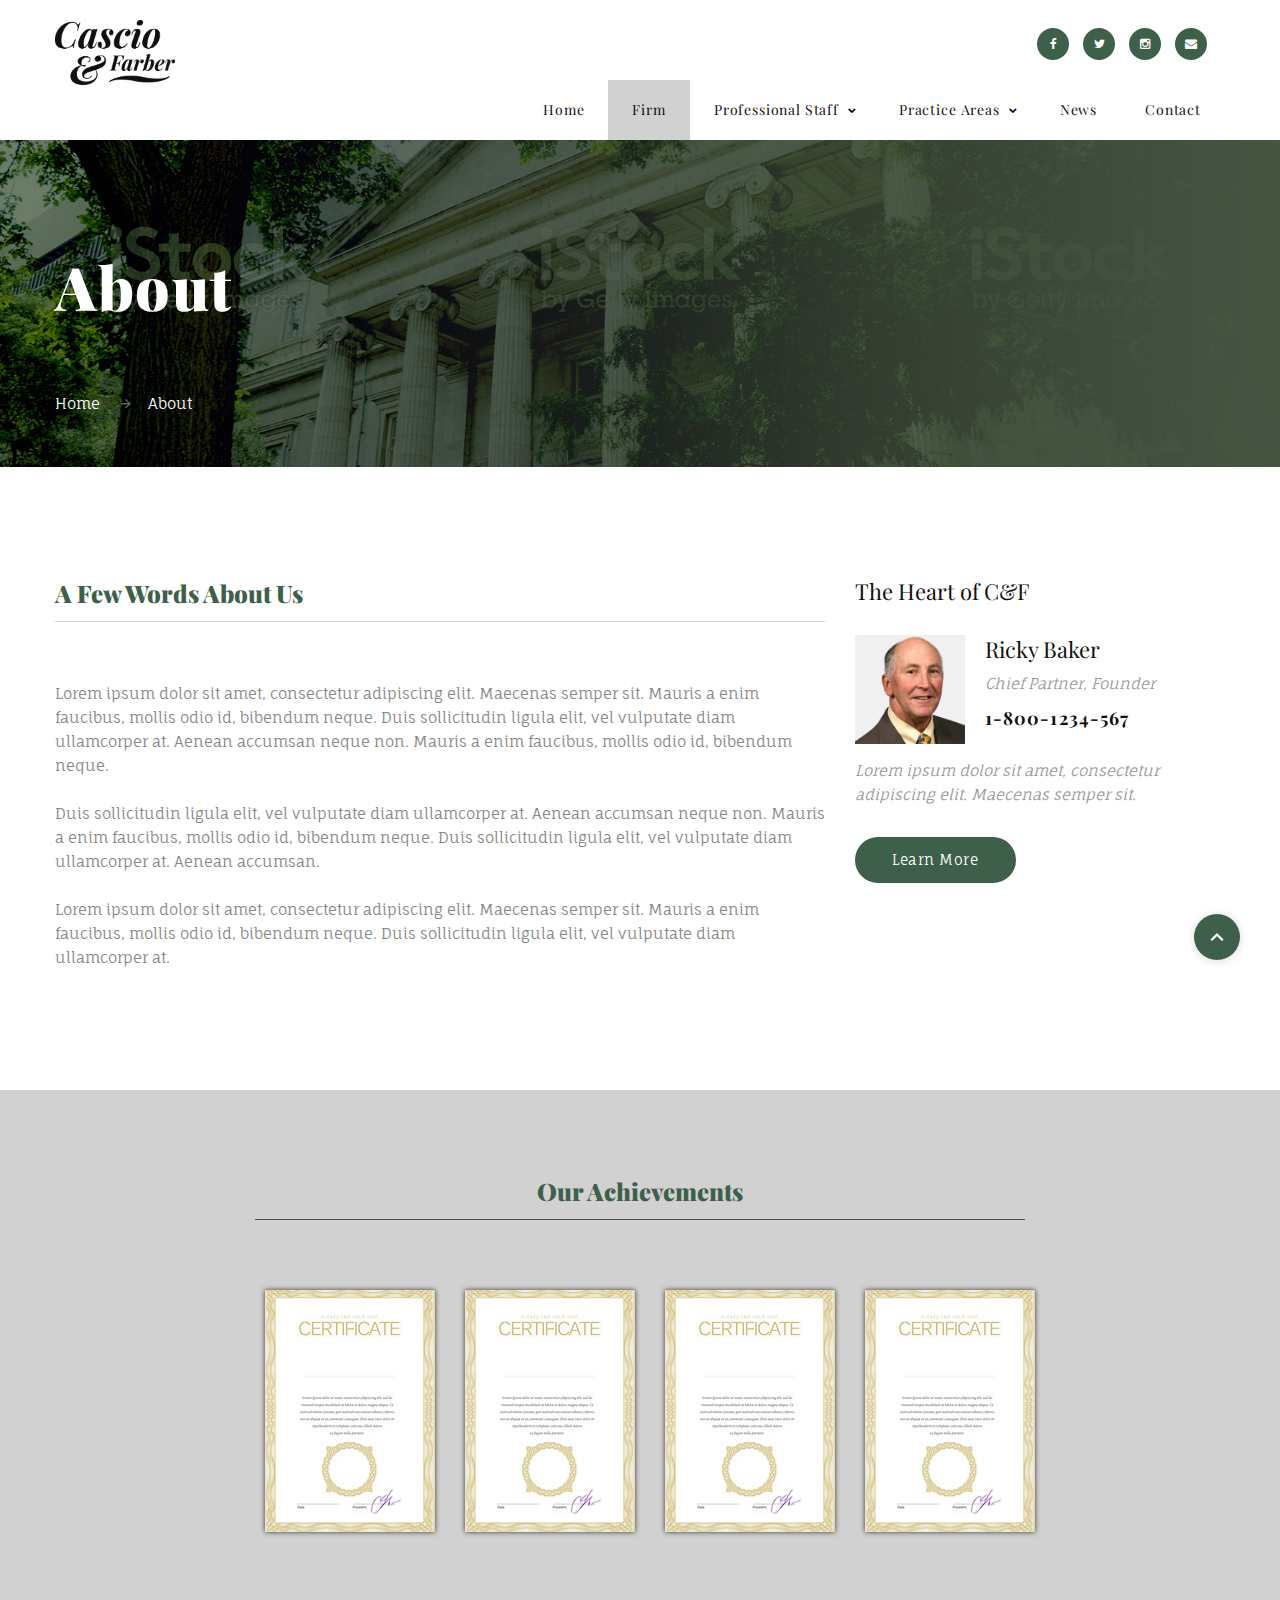
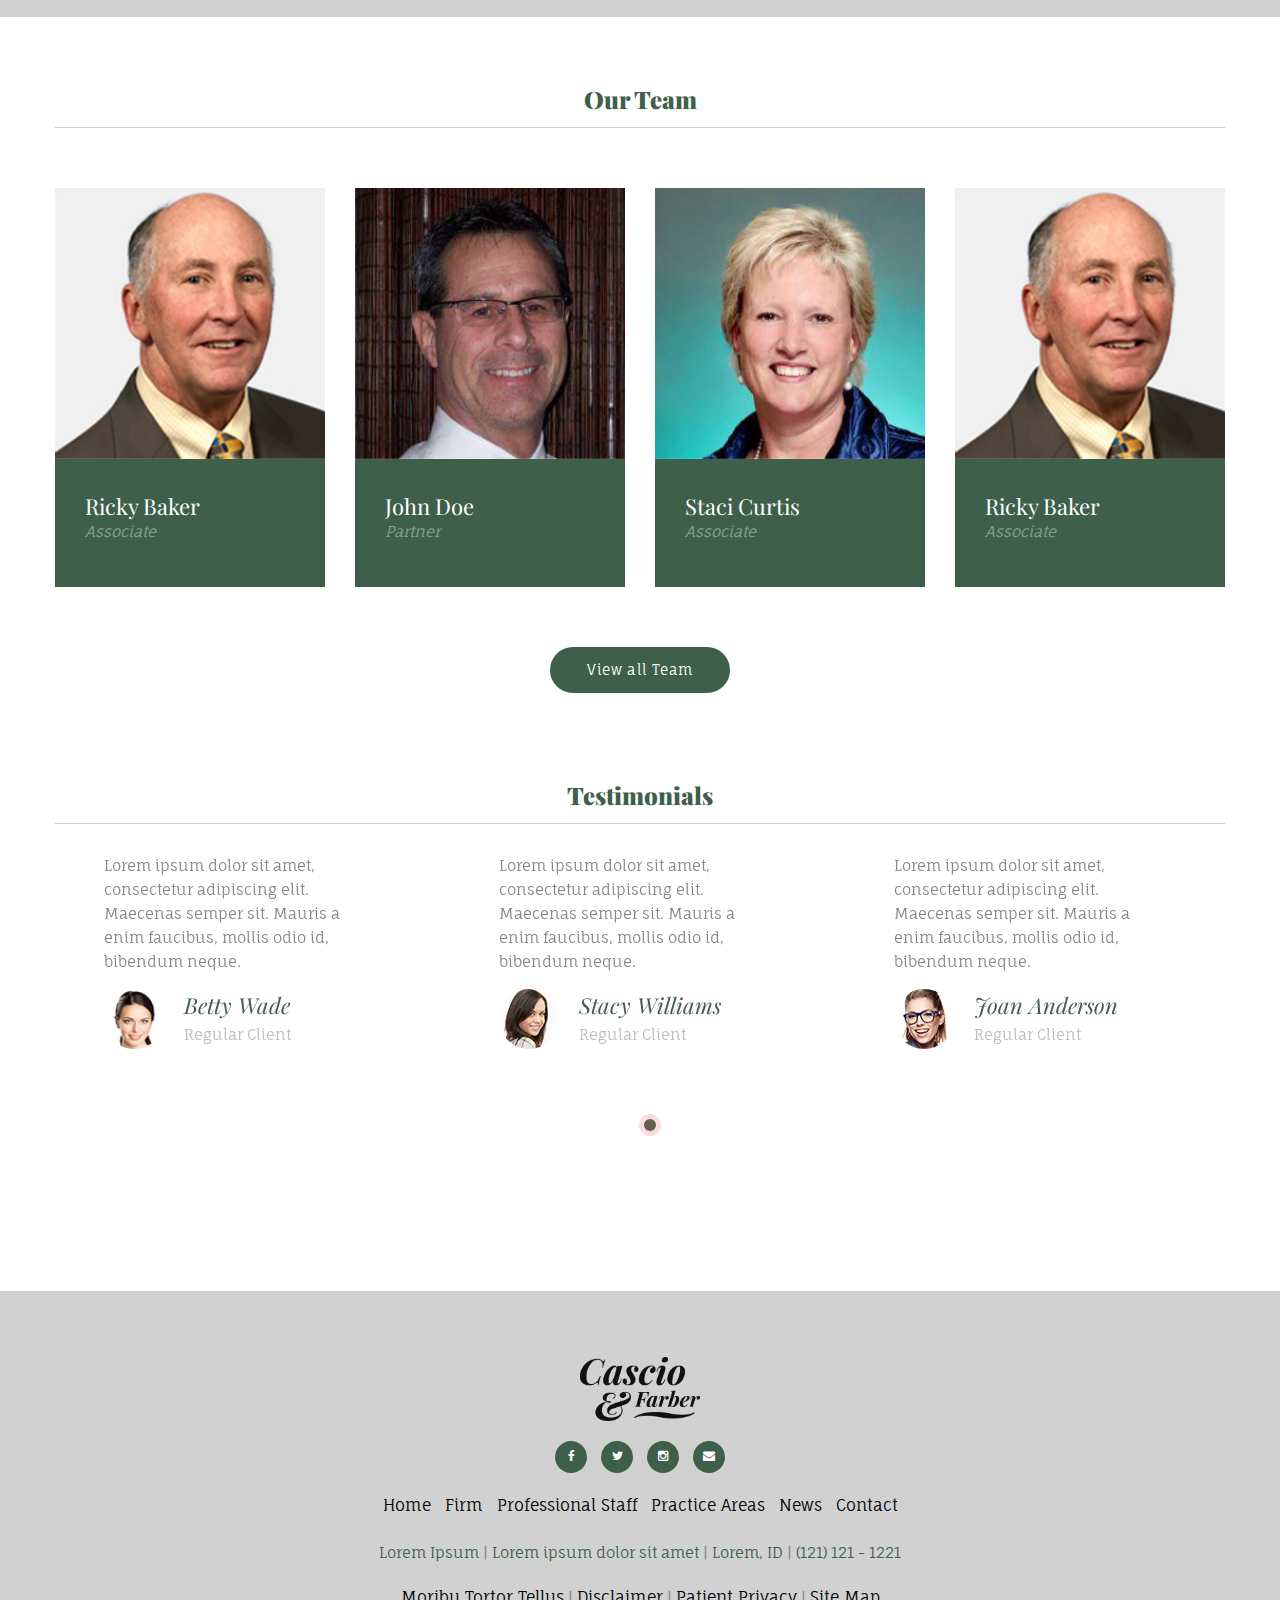
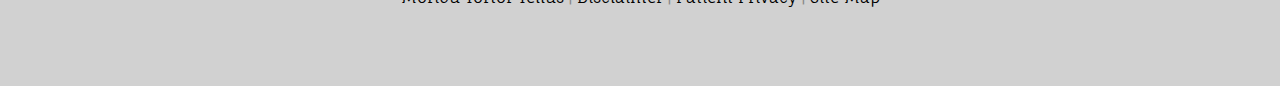
==== commit f26005e1: "routine save" ====
--- a/about.html
+++ b/about.html
@@ -63,13 +63,11 @@
                       </li>
                       <li><a href="our-team.html"><span>Professional Staff</span></a>
                       <ul class="rd-navbar-dropdown">
-                          <li><a href="team-member.html"><span class="text-middle">Dr John Doe</span></a>
-                          </li>
-                          <li><a href="team-member.html"><span class="text-middle">Dr Cristina Bozas</span></a>
-                          </li>
-                          <li><a href="team-member.html"><span class="text-middle">Dr Christian Portland</span></a>
-                          </li>
-                          <li><a href="team-member.html"><span class="text-middle">Dr Kent</span></a>
+                          <li><a href="team-member.html"><span class="text-middle">Ricky Baker</span></a>
+                          </li>
+                          <li><a href="team-member.html"><span class="text-middle">John Doe</span></a>
+                          </li>
+                          <li><a href="team-member.html"><span class="text-middle">Staci Curtis</span></a>
                           </li>
                         </ul>
                       </li>
@@ -134,21 +132,21 @@
                 </div>
               </div>
               <div class="cell-xs-10 cell-md-4 offset-top-41 offset-md-top-0">
-                <h5>The Heart of Cascio & Farber</h5>
+                <h5>The Heart of C&F</h5>
                 <div class="offset-top-30">
                   <div class="unit unit-xl-horizontal unit-lg-horizontal unit-md-vertical unit-sm-horizontal unit-xs-horizontal unit-spacing-sm">
                     <div class="unit-left"><img src="images/gallery/ricky.jpg" width="110" height="110" alt="" class="img-responsive"/>
                     </div>
                     <div class="unit-body">
                       <h5>Ricky Baker</h5>
-                      <p>Chief Partner, Founder</p>
+                      <p class="caption">Chief Partner, Founder</p>
                       <div class="p unit unit-spacing-xxs unit-horizontal">
                         <div class="unit-body"><a href="callto:#" class="h6">1-800-1234-567</a></div>
                       </div>
                     </div>
                   </div>
                   <p class="caption">Lorem ipsum dolor sit amet, consectetur adipiscing elit. Maecenas semper sit.</p>
-                  <div class="offset-top-20">
+                  <div class="offset-top-30">
                     <a href="team-member.html" class="btn btn-primary btn-ellipse">Learn More</a>
                   </div>
                 </div>
@@ -160,48 +158,23 @@
         <section class="text-sm-left bg-white-liac">
           <div class="shell-wide">
             <div class="range range-xs-center">
-              <div class="cell-lg-5 cell-xl-4 offset-top-30 section-md-122 context-md-dark bg-image-md-fullwidth-1 bg-image-md-fullwidth-1-left veil reveal-lg-block"></div>
-              <div class="cell-sm-10 cell-md-12 cell-lg-7 cell-xl-8 section-85">
-                <div class="inset-md-left-60 inset-xl-left-100">
-                  <h4>Our Achievements</h2>
-                  
+              <div class="cell-xs-10 cell-md-8">
+                <div class="section-85">
+                  <h4 class="text-center">Our Achievements</h2>
+                  <hr class="hr-dark">
                   <div class="offset-sm-top-40 offset-top-70">
-                    <div class="range">
-                      <div class="cell-md-12 cell-xl-9">
-                        <div class="range">
-                          <div class="cell-md-6 offset-md-top-50">
-                            <!-- Icon Box Type 2-->
-                            <div class="unit unit-sm unit-sm-horizontal unit-spacing-sm text-sm-left unit-middle">
-                              <div class="unit-body">
-                                <h5>The Best Plastic Surgery Clinic 2015</h5>
-                              </div>
-                            </div>
-                          </div>
-                          <div class="cell-md-6 offset-md-top-50">
-                            <!-- Icon Box Type 2-->
-                            <div class="unit unit-sm unit-sm-horizontal unit-spacing-sm text-sm-left unit-middle">
-                              <div class="unit-body">
-                                <h5>Certified by the PSA International</h5>
-                              </div>
-                            </div>
-                          </div>
-                          <div class="cell-md-6 offset-md-top-50">
-                            <!-- Icon Box Type 2-->
-                            <div class="unit unit-sm unit-sm-horizontal unit-spacing-sm text-sm-left unit-middle">
-                              <div class="unit-body">
-                                <h5>The Best Surgeons Award</h5>
-                              </div>                            
-                            </div>
-                          </div>
-                          <div class="cell-md-6 offset-md-top-50">
-                            <!-- Icon Box Type 2-->
-                            <div class="unit unit-sm unit-sm-horizontal unit-spacing-sm text-sm-left unit-middle">
-                              <div class="unit-body">
-                                <h5>The Five Star Award</h5>
-                              </div>
-                            </div>
-                          </div>
-                        </div>
+                    <div class="row range">
+                      <div class="cell-sm-3">
+                        <img src="images/certificate-01-100x138.jpg" class="img-responsive box-shadow"/>
+                      </div>
+                      <div class="cell-sm-3">
+                        <img src="images/certificate-01-100x138.jpg" class="img-responsive box-shadow"/>
+                      </div>
+                      <div class="cell-sm-3">
+                        <img src="images/certificate-01-100x138.jpg" class="img-responsive box-shadow"/>
+                      </div>
+                      <div class="cell-sm-3">
+                        <img src="images/certificate-01-100x138.jpg" class="img-responsive box-shadow"/>
                       </div>
                     </div>
                   </div>
@@ -211,50 +184,50 @@
           </div>
         </section>
         <!-- Our team-->
-        <section class="section-98 section-sm-110">
+        <section class="section-66">
           <div class="shell">
             <h4>Our Team</h4>
             <hr class="text-subline">
             <div class="offset-top-41 offset-lg-top-60">
               <div class="range range-xs-center">
-                <div class="cell-xs-8 cell-sm-7 cell-md-3">
+                <div class="cell-sm-3">
                   <!-- Thumbnail Josip-->
-                  <figure class="thumbnail-josip"><a href="team-member.html"><img width="270" height="270" src="images/pages/our-team-05-384x410.jpg" alt=""/></a>
+                  <figure class="thumbnail-josip"><a href="team-member.html"><img src="images/gallery/ricky.jpg" alt=""/></a>
                     <div class="thumbnail-desc">
-                      <h5 class="thumbnail-josip-title text-bold text-white">Scott Riley</h5>
-                      <p class="veil reveal-md-block text-white offset-top-0">Plastic surgery</p>
-                    </div>
-                    <figcaption><a href="team-member.html" class="btn btn-block btn-rect text-md-left btn-java">view full profile</a></figcaption>
+                      <h5 class="thumbnail-josip-title text-bold text-white">Ricky Baker</h5>
+                      <p class="veil reveal-md-block text-white offset-top-0 caption">Associate</p>
+                    </div>
+                    <figcaption><a href="team-member.html" class="btn btn-block btn-rect text-md-left btn-java">View full profile</a></figcaption>
                   </figure>
                 </div>
-                <div class="cell-xs-8 cell-sm-7 cell-md-3 offset-top-41 offset-md-top-0">
+                <div class="cell-sm-3">
                   <!-- Thumbnail Josip-->
-                  <figure class="thumbnail-josip"><a href="team-member.html"><img width="270" height="270" src="images/pages/our-team-09-384x410.jpg" alt=""/></a>
+                  <figure class="thumbnail-josip"><a href="team-member.html"><img src="images/gallery/john.jpg" alt=""/></a>
                     <div class="thumbnail-desc">
-                      <h5 class="thumbnail-josip-title text-bold text-white">Stacy Curtis</h5>
-                      <p class="veil reveal-md-block text-white offset-top-0">Reconstructive surgery</p>
-                    </div>
-                    <figcaption><a href="team-member.html" class="btn btn-block btn-rect text-md-left btn-java">view full profile</a></figcaption>
+                      <h5 class="thumbnail-josip-title text-bold text-white">John Doe</h5>
+                      <p class="veil reveal-md-block text-white offset-top-0 caption">Partner</p>
+                    </div>
+                    <figcaption><a href="team-member.html" class="btn btn-block btn-rect text-md-left btn-java">View full profile</a></figcaption>
                   </figure>
                 </div>
-                <div class="cell-xs-8 cell-sm-7 cell-md-3 offset-top-41 offset-md-top-0">
+                <div class="cell-sm-3">
                   <!-- Thumbnail Josip-->
-                  <figure class="thumbnail-josip"><a href="team-member.html"><img width="270" height="270" src="images/pages/our-team-07-384x410.jpg" alt=""/></a>
+                  <figure class="thumbnail-josip"><a href="team-member.html"><img src="images/gallery/staci.jpg" alt=""/></a>
                     <div class="thumbnail-desc">
-                      <h5 class="thumbnail-josip-title text-bold text-white">Walter Jenkins</h5>
-                      <p class="veil reveal-md-block text-white offset-top-0">Cosmetic surgery</p>
-                    </div>
-                    <figcaption><a href="team-member.html" class="btn btn-block btn-rect text-md-left btn-java">view full profile</a></figcaption>
+                      <h5 class="thumbnail-josip-title text-bold text-white">Staci Curtis</h5>
+                      <p class="veil reveal-md-block text-white offset-top-0 caption">Associate</p>
+                    </div>
+                    <figcaption><a href="team-member.html" class="btn btn-block btn-rect text-md-left btn-java">View full profile</a></figcaption>
                   </figure>
                 </div>
-                <div class="cell-xs-8 cell-sm-7 cell-md-3 offset-top-41 offset-md-top-0">
+                <div class="cell-sm-3">
                   <!-- Thumbnail Josip-->
-                  <figure class="thumbnail-josip"><a href="team-member.html"><img width="270" height="270" src="images/pages/our-team-08-384x410.jpg" alt=""/></a>
+                  <figure class="thumbnail-josip"><a href="team-member.html"><img src="images/gallery/ricky.jpg" alt=""/></a>
                     <div class="thumbnail-desc">
-                      <h5 class="thumbnail-josip-title text-bold text-white">Victoria Morgan</h5>
-                      <p class="veil reveal-md-block text-white offset-top-0">Facial contouring</p>
-                    </div>
-                    <figcaption><a href="team-member.html" class="btn btn-block btn-rect text-md-left btn-java">view full profile</a></figcaption>
+                      <h5 class="thumbnail-josip-title text-bold text-white">Ricky Baker</h5>
+                      <p class="veil reveal-md-block text-white offset-top-0 caption">Associate</p>
+                    </div>
+                    <figcaption><a href="team-member.html" class="btn btn-block btn-rect text-md-left btn-java">View full profile</a></figcaption>
                   </figure>
                 </div>
               </div>
@@ -268,13 +241,13 @@
           <div class="shell">
             <h4>Testimonials</h4>
             <hr class="text-subline">
-            <div class="offset-top-66">
+            <div class="offset-top-30">
               <div data-loop="false" data-margin="15" data-items="1" data-dots="true" data-mouse-drag="false" data-md-items="3" data-nav="false" class="owl-carousel owl-carousel-default owl-carousel-class-light">
                 <div class="owl-item">
                   <blockquote class="quote quote-classic">
                     <div class="quote-body">
                       <p class="text-gray-dark font-size-15">
-                        <q>The costs of treatments are very reasonable at Visage and I have always been impressed with the results. The fully medically qualified team at the clinic is professional, friendly and trustworthy.</q>
+                        <q>Lorem ipsum dolor sit amet, consectetur adipiscing elit. Maecenas semper sit. Mauris a enim faucibus, mollis odio id, bibendum neque.</q>
                       </p>
                       <div class="quote-meta unit unit-horizontal unit-spacing-sm unit-middle">
                         <div class="unit-left unit-item-narrow"><img width="60" height="60" src="images/users/user-betty-wade-60x60.jpg" alt="" class="img-circle quote-img"/></div>
@@ -282,7 +255,7 @@
                           <h5 class="quote-author text-capitalize text-bold text-primary">
                             <cite class="text-normal">Betty Wade</cite>
                           </h5>
-                          <p class="quote-desc text-capitalize text-gray">Regular Patient</p>
+                          <p class="quote-desc text-capitalize text-gray text-italic">Regular Client</p>
                         </div>
                       </div>
                     </div>
@@ -292,7 +265,7 @@
                   <blockquote class="quote quote-classic">
                     <div class="quote-body">
                       <p class="text-gray-dark font-size-15">
-                        <q>Dr. Bryant is a wonderful Doctor, who makes you feel important and who takes time to listen, which most doctors don’t do. Loved him from the first visit! Very professional assistance.</q>
+                        <q>Lorem ipsum dolor sit amet, consectetur adipiscing elit. Maecenas semper sit. Mauris a enim faucibus, mollis odio id, bibendum neque.</q>
                       </p>
                       <div class="quote-meta unit unit-horizontal unit-spacing-sm unit-middle">
                         <div class="unit-left unit-item-narrow"><img width="60" height="60" src="images/users/user-bryan-green-60x60.jpg" alt="" class="img-circle quote-img"/></div>
@@ -300,7 +273,7 @@
                           <h5 class="quote-author text-capitalize text-bold text-primary">
                             <cite class="text-normal">Stacy Williams</cite>
                           </h5>
-                          <p class="quote-desc text-capitalize text-gray">Regular Patient</p>
+                          <p class="quote-desc text-capitalize text-gray text-italic">Regular Client</p>
                         </div>
                       </div>
                     </div>
@@ -310,7 +283,7 @@
                   <blockquote class="quote quote-classic">
                     <div class="quote-body">
                       <p class="text-gray-dark font-size-15">
-                        <q>Wonderful people here! They listen to you, and are genuinely concerned about providing you the best care possible! I would recommend them to everyone!</q>
+                        <q>Lorem ipsum dolor sit amet, consectetur adipiscing elit. Maecenas semper sit. Mauris a enim faucibus, mollis odio id, bibendum neque.</q>
                       </p>
                       <div class="quote-meta unit unit-horizontal unit-spacing-sm unit-middle">
                         <div class="unit-left unit-item-narrow"><img width="60" height="60" src="images/users/user-joan-anderson-60x60.jpg" alt="" class="img-circle quote-img"/></div>
@@ -318,115 +291,7 @@
                           <h5 class="quote-author text-capitalize text-bold text-primary">
                             <cite class="text-normal">Joan Anderson</cite>
                           </h5>
-                          <p class="quote-desc text-capitalize text-gray">Regular Patient</p>
-                        </div>
-                      </div>
-                    </div>
-                  </blockquote>
-                </div>
-                <div class="owl-item">
-                  <blockquote class="quote quote-classic">
-                    <div class="quote-body">
-                      <p class="text-gray-dark font-size-15">
-                        <q>The costs of treatments are very reasonable at Visage and I have always been impressed with the results. The fully medically qualified team at the clinic is professional, friendly and trustworthy.</q>
-                      </p>
-                      <div class="quote-meta unit unit-horizontal unit-spacing-sm unit-middle">
-                        <div class="unit-left unit-item-narrow"><img width="60" height="60" src="images/users/user-betty-wade-60x60.jpg" alt="" class="img-circle quote-img"/></div>
-                        <div class="unit-body unit-item-wide">
-                          <h5 class="quote-author text-capitalize text-bold text-primary">
-                            <cite class="text-normal">Betty Wade</cite>
-                          </h5>
-                          <p class="quote-desc text-capitalize text-gray text-italic">Regular Patient</p>
-                        </div>
-                      </div>
-                    </div>
-                  </blockquote>
-                </div>
-                <div class="owl-item">
-                  <blockquote class="quote quote-classic">
-                    <div class="quote-body">
-                      <p class="text-gray-dark font-size-15">
-                        <q>Dr. Bryant is a wonderful Doctor, who makes you feel important and who takes time to listen, which most doctors don’t do. Loved him from the first visit! Very professional assistance.</q>
-                      </p>
-                      <div class="quote-meta unit unit-horizontal unit-spacing-sm unit-middle">
-                        <div class="unit-left unit-item-narrow"><img width="60" height="60" src="images/users/user-bryan-green-60x60.jpg" alt="" class="img-circle quote-img"/></div>
-                        <div class="unit-body unit-item-wide">
-                          <h5 class="quote-author text-capitalize text-bold text-primary">
-                            <cite class="text-normal">Stacy Williams</cite>
-                          </h5>
-                          <p class="quote-desc text-capitalize text-gray text-italic">Regular Patient</p>
-                        </div>
-                      </div>
-                    </div>
-                  </blockquote>
-                </div>
-                <div class="owl-item">
-                  <blockquote class="quote quote-classic">
-                    <div class="quote-body">
-                      <p class="text-gray-dark font-size-15">
-                        <q>Wonderful people here! They listen to you, and are genuinely concerned about providing you the best care possible! I would recommend them to everyone!</q>
-                      </p>
-                      <div class="quote-meta unit unit-horizontal unit-spacing-sm unit-middle">
-                        <div class="unit-left unit-item-narrow"><img width="60" height="60" src="images/users/user-joan-anderson-60x60.jpg" alt="" class="img-circle quote-img"/></div>
-                        <div class="unit-body unit-item-wide">
-                          <h5 class="quote-author text-capitalize text-bold text-primary">
-                            <cite class="text-normal">Joan Anderson</cite>
-                          </h5>
-                          <p class="quote-desc text-capitalize text-gray text-italic">Regular Patient</p>
-                        </div>
-                      </div>
-                    </div>
-                  </blockquote>
-                </div>
-                <div class="owl-item">
-                  <blockquote class="quote quote-classic">
-                    <div class="quote-body">
-                      <p class="text-gray-dark font-size-15">
-                        <q>The costs of treatments are very reasonable at Visage and I have always been impressed with the results. The fully medically qualified team at the clinic is professional, friendly and trustworthy.</q>
-                      </p>
-                      <div class="quote-meta unit unit-horizontal unit-spacing-sm unit-middle">
-                        <div class="unit-left unit-item-narrow"><img width="60" height="60" src="images/users/user-betty-wade-60x60.jpg" alt="" class="img-circle quote-img"/></div>
-                        <div class="unit-body unit-item-wide">
-                          <h5 class="quote-author text-capitalize text-bold text-primary">
-                            <cite class="text-normal">Betty Wade</cite>
-                          </h5>
-                          <p class="quote-desc text-capitalize text-gray text-italic">Regular Patient</p>
-                        </div>
-                      </div>
-                    </div>
-                  </blockquote>
-                </div>
-                <div class="owl-item">
-                  <blockquote class="quote quote-classic">
-                    <div class="quote-body">
-                      <p class="text-gray-dark font-size-15">
-                        <q>Dr. Bryant is a wonderful Doctor, who makes you feel important and who takes time to listen, which most doctors don’t do. Loved him from the first visit! Very professional assistance.</q>
-                      </p>
-                      <div class="quote-meta unit unit-horizontal unit-spacing-sm unit-middle">
-                        <div class="unit-left unit-item-narrow"><img width="60" height="60" src="images/users/user-bryan-green-60x60.jpg" alt="" class="img-circle quote-img"/></div>
-                        <div class="unit-body unit-item-wide">
-                          <h5 class="quote-author text-capitalize text-bold text-primary">
-                            <cite class="text-normal">Stacy Williams</cite>
-                          </h5>
-                          <p class="quote-desc text-capitalize text-gray text-italic">Regular Patient</p>
-                        </div>
-                      </div>
-                    </div>
-                  </blockquote>
-                </div>
-                <div class="owl-item">
-                  <blockquote class="quote quote-classic">
-                    <div class="quote-body">
-                      <p class="text-gray-dark font-size-15">
-                        <q>Wonderful people here! They listen to you, and are genuinely concerned about providing you the best care possible! I would recommend them to everyone!</q>
-                      </p>
-                      <div class="quote-meta unit unit-horizontal unit-spacing-sm unit-middle">
-                        <div class="unit-left unit-item-narrow"><img width="60" height="60" src="images/users/user-joan-anderson-60x60.jpg" alt="" class="img-circle quote-img"/></div>
-                        <div class="unit-body unit-item-wide">
-                          <h5 class="quote-author text-capitalize text-bold text-primary">
-                            <cite class="text-normal">Joan Anderson</cite>
-                          </h5>
-                          <p class="quote-desc text-capitalize text-gray text-italic">Regular Patient</p>
+                          <p class="quote-desc text-capitalize text-gray text-italic">Regular Client</p>
                         </div>
                       </div>
                     </div>
@@ -441,38 +306,37 @@
       <!-- Default footer-->
       <footer class="section-relative section-34 section-md-66 page-footer context-light">
         <div class="shell">
-          <div class="inset-xl-left-30">
-            <div class="range-sm-center">
-              <ul class="list-inline">
-                <li><a href="http://facebook.com" class="icon fa fa-facebook icon-xxs icon-circle icon-gray-light"></a></li>
-                <li><a href="http://twitter.com" class="icon fa fa-twitter icon-xxs icon-circle icon-gray-light"></a></li>
-                <li><a href="http://instagram.com" class="icon fa fa-instagram icon-xxs icon-circle icon-gray-light"></a></li>
-                <li><a href="mailto:#" class="icon fa fa-envelope icon-xxs icon-circle icon-gray-light"></a></li>            
-              </ul>
-            </div>
-            <div class="range range-sm-center">
-              <ul class="list-inline footermenu">
-                <li><a href="index.html">Home</a></li>
-                <li><a href="about.html">About</a></li>
-                <li><a href="our_team.html">Doctors</a></li>
-                <li><a href="services.html">Procedures</a></li>
-                <li><a href="grid-gallery.html">Gallery</a></li>
-                <li><a href="testimonials.html">Testimonials</a></li>
-                <li><a href="contacts.html">Contact</a></li>              
-              </ul>
-            </div>
-            <div class="offset-top-20">
-              <img src="images/logo-dark.png">
-            </div>
-            <div class="offset-top-20">
-              <p><a href="">Lorem Ipsum</a> | <a href="">Lorem ipsum dolor sit amet</a> | <a href="">Lorem, ID</a> | <a href="">(121) 121 - 1221</a></p>
-            </div>
-            <div class="offset-top-20 footermenu">
-              <p><a href="">Moribu Tortor Tellus</a> | <a href="">Disclaimer</a> | <a href="">Patient Privacy</a> | <a href="">Site Map</a></p>
-            </div>
-          </div>
-        </div>
-      </footer>
+            <div class="inset-xl-left-30">
+              <div>
+                <img src="images/logo.png" class="logo">
+              </div>
+              <div class="range-sm-center offset-top-20">
+                <ul class="list-inline">
+                  <li><a href="http://facebook.com" class="icon fa fa-facebook icon-xxs icon-circle icon-gray-light"></a></li>
+                  <li><a href="http://twitter.com" class="icon fa fa-twitter icon-xxs icon-circle icon-gray-light"></a></li>
+                  <li><a href="http://instagram.com" class="icon fa fa-instagram icon-xxs icon-circle icon-gray-light"></a></li>
+                  <li><a href="mailto:#" class="icon fa fa-envelope icon-xxs icon-circle icon-gray-light"></a></li>            
+                </ul>
+              </div>
+              <div class="range range-sm-center">
+                <ul class="list-inline footermenu">
+                  <li><a href="index.html">Home</a></li>
+                  <li><a href="about.html">Firm</a></li>
+                  <li><a href="our_team.html">Professional Staff</a></li>
+                  <li><a href="practices.html">Practice Areas</a></li>
+                  <li><a href="news.html">News</a></li>
+                  <li><a href="contacts.html">Contact</a></li>              
+                </ul>
+              </div>
+              <div class="offset-top-10">
+                <p><a href="">Lorem Ipsum</a> | <a href="">Lorem ipsum dolor sit amet</a> | <a href="">Lorem, ID</a> | <a href="">(121) 121 - 1221</a></p>
+              </div>
+              <div class="offset-top-20 footermenu">
+                <p><a href="">Moribu Tortor Tellus</a> | <a href="">Disclaimer</a> | <a href="">Patient Privacy</a> | <a href="">Site Map</a></p>
+              </div>
+            </div>
+          </div>
+        </footer>
     <!-- Global Mailform Output-->
     <div id="form-output-global" class="snackbars"></div>
     <!-- PhotoSwipe Gallery-->
--- a/css/style.css
+++ b/css/style.css
@@ -510,7 +510,7 @@
   text-decoration: none;
 }
 footer{
-  background-color:#e7eeea;
+  background-color:#d1d1d1;
 }
 
 
@@ -1675,6 +1675,10 @@
   margin-bottom: 24px;
   border: 0;
   border-top: 1px solid #f3f3f3;
+}
+
+.hr-dark{
+  border-top: 1px solid #4f4f4f;
 }
 
 .sr-only {
@@ -1726,7 +1730,7 @@
 .h6 .small {
   font-weight: normal;
   line-height: 1;
-  color: #e7eeea;
+  color: #d1d1d1;
 }
 
 h1, .h1,
@@ -1844,6 +1848,10 @@
   text-align: center;
 }
 
+.text-center-mobile {
+  text-align: left;
+}
+
 .text-justify {
   text-align: justify;
 }
@@ -2048,7 +2056,7 @@
 abbr[title],
 abbr[data-original-title] {
   cursor: help;
-  border-bottom: 1px dotted #e7eeea;
+  border-bottom: 1px dotted #d1d1d1;
 }
 
 .initialism {
@@ -2074,7 +2082,7 @@
   display: block;
   font-size: 80%;
   line-height: 1.6;
-  color: #e7eeea;
+  color: #d1d1d1;
 }
 
 blockquote footer:before,
@@ -4900,7 +4908,7 @@
   height: 1px;
   margin: 11px 0;
   overflow: hidden;
-  background-color: #e7eeea;
+  background-color: #d1d1d1;
 }
 
 .nav > li > a > img {
@@ -5122,6 +5130,9 @@
   .navbar-fixed-top .navbar-collapse,
   .navbar-fixed-bottom .navbar-collapse {
     max-height: 200px;
+  }
+  .text-center-mobile {
+  text-align: left;
   }
 }
 
@@ -5551,7 +5562,7 @@
 
 .navbar-inverse .navbar-nav > .active > a, .navbar-inverse .navbar-nav > .active > a:hover, .navbar-inverse .navbar-nav > .active > a:focus {
   color: #000;
-  background-color: #e7eeea;
+  background-color: #d1d1d1;
 }
 
 .navbar-inverse .navbar-nav > .disabled > a, .navbar-inverse .navbar-nav > .disabled > a:hover, .navbar-inverse .navbar-nav > .disabled > a:focus {
@@ -5578,7 +5589,7 @@
 
 .navbar-inverse .navbar-nav > .open > a, .navbar-inverse .navbar-nav > .open > a:hover, .navbar-inverse .navbar-nav > .open > a:focus {
   color: #000;
-  background-color: #e7eeea;
+  background-color: #d1d1d1;
 }
 
 @media (max-width: 767px) {
@@ -5636,7 +5647,6 @@
   border-radius: 5px;
 }
 .breadcrumb-box {
-  background-color: rgba(245,241,231,0.5);
   padding: 15px;
   max-width: 300px;
   margin-left: auto;
@@ -5661,7 +5671,7 @@
 }
 
 .breadcrumb > .active {
-  color: #e7eeea;
+  color: #d1d1d1;
 }
 
 /** 1.17 Pagination */
@@ -6358,7 +6368,7 @@
 
 .list-group-item.disabled, .list-group-item.disabled:hover, .list-group-item.disabled:focus {
   background-color: #f3f3f3;
-  color: #e7eeea;
+  color: #d1d1d1;
   cursor: not-allowed;
 }
 
@@ -6367,7 +6377,7 @@
 }
 
 .list-group-item.disabled .list-group-item-text, .list-group-item.disabled:hover .list-group-item-text, .list-group-item.disabled:focus .list-group-item-text {
-  color: #e7eeea;
+  color: #d1d1d1;
 }
 
 .list-group-item.active, .list-group-item.active:hover, .list-group-item.active:focus {
@@ -7114,7 +7124,7 @@
 
 .modal-header {
   padding: 15px;
-  border-bottom: 1px solid #e7eeea;
+  border-bottom: 1px solid #d1d1d1;
 }
 
 .modal-header:before, .modal-header:after {
@@ -7143,7 +7153,7 @@
 .modal-footer {
   padding: 15px;
   text-align: right;
-  border-top: 1px solid #e7eeea;
+  border-top: 1px solid #d1d1d1;
 }
 
 .modal-footer:before, .modal-footer:after {
@@ -8041,10 +8051,6 @@
 
 /** 2 Bootstrap Toolkit Styles */
 /** 2.1  Reset */
-html *:first-child {
-  margin-top: 0;
-}
-
 a:hover,
 a:focus {
   text-decoration: none;
@@ -10188,7 +10194,7 @@
 .text-subline {
   height: 1px;
   padding: 0;
-  background: #e7eeea;
+  background: #d1d1d1;
   margin-bottom: 22px;
   border: none;
 }
@@ -11066,8 +11072,8 @@
 }
 
 .bg-white-liac {
-  background: #e7eeea;
-  fill: #e7eeea;
+  background: #d1d1d1;
+  fill: #d1d1d1;
 }
 
 .bg-primary {
@@ -11096,8 +11102,8 @@
 }
 
 .bg-gray-light {
-  background: #e7eeea;
-  fill: #e7eeea;
+  background: #d1d1d1;
+  fill: #d1d1d1;
 }
 
 .bg-lighter {
@@ -11330,7 +11336,7 @@
 
 .page blockquote.quote .text-gray-light,
 .page .text-gray-light {
-  color: #e7eeea;
+  color: #d1d1d1;
 }
 
 .page a.text-gray-light:hover,
@@ -11588,7 +11594,7 @@
 }
 
 .border-gray-light {
-  border-color: #e7eeea;
+  border-color: #d1d1d1;
 }
 
 .border-gainsboro {
@@ -11762,14 +11768,14 @@
 }
 
 .btn-java {
-  color: #fff;
-  background-color: #101010;
-  border-color: #101010;
+  color: #000;
+  background-color: #d1d1d1;
+  border-color: #d1d1d1;
 }
 
 .btn-java:focus, .btn-java.focus, .btn-java:hover, .btn-java:active, .btn-java.active,
 .open > .btn-java.dropdown-toggle {
-  color: #fff;
+  color: #000;
   background-color: #868686;
   border-color: #3e604a;
 }
@@ -13663,7 +13669,7 @@
 
 .rd-navbar-iframe-demonstration {
   box-shadow: inset 1px 1px 1px rgba(0, 0, 0, 0.15);
-  border: 1px solid #e7eeea;
+  border: 1px solid #d1d1d1;
 }
 
 .rd-navbar-iframe-demonstration iframe {
@@ -24662,7 +24668,7 @@
 }
 
 .thumbnail-josip .thumbnail-desc {
-  background: #101010;
+  background: #3e604a;
   padding: 33px 10px;
   transition: .3s ease;
 }
@@ -24690,8 +24696,8 @@
 }
 
 .thumbnail-josip .btn-java:hover {
-  background: #5e7d9a;
-  border-color: #5e7d9a;
+  background: #d1d1d1;
+  border-color: #d1d1d1;
 }
 
 .thumbnail-josip-title, .thumbnail-josip p {
@@ -25778,7 +25784,7 @@
 
 .icon-default {
   color: #434445;
-  border-color: #e7eeea;
+  border-color: #d1d1d1;
 }
 
 .icon-darker {
@@ -25835,7 +25841,7 @@
 }
 
 .icon-gray-light {
-  background: #e7eeea;
+  background: #d1d1d1;
   color: #868686;
 }
 
@@ -26096,7 +26102,7 @@
 
 .progress-linear .progress-bar-linear-wrap {
   margin-top: 8px;
-  background: #e7eeea;
+  background: #d1d1d1;
 }
 
 .progress-linear .progress-bar-linear {
@@ -26131,7 +26137,7 @@
   content: '';
   transform: translate(-50%, -50%);
   border-radius: 50%;
-  border: 1px solid #e7eeea;
+  border: 1px solid #d1d1d1;
 }
 
 .progress-bar-circle canvas {
@@ -28100,7 +28106,7 @@
     width: 1px;
     height: 34px;
     content: '';
-    background: #e7eeea;
+    background: #d1d1d1;
   }
   .post-modern-timeline:after {
     position: absolute;
@@ -28108,7 +28114,7 @@
     bottom: -38px;
     width: 1px;
     content: '';
-    background: #e7eeea;
+    background: #d1d1d1;
     pointer-events: none;
   }
   .post-modern-timeline .post-author-img {
@@ -28140,7 +28146,7 @@
     margin-top: 18px;
     width: 70px;
     height: 1px;
-    background: #e7eeea;
+    background: #d1d1d1;
     pointer-events: none;
   }
   .post-modern-timeline:first-child .post-author:before {
@@ -29032,7 +29038,7 @@
   display: inline-block;
   width: 32px;
   height: 14px;
-  background-color: #e7eeea;
+  background-color: #d1d1d1;
   border-radius: 15px;
   transition: background 0.3s ease;
   vertical-align: middle;
@@ -29741,7 +29747,7 @@
 }
 
 h6 + * {
-  margin-top: 14px;
+  margin-top: 10px;
 }
 
 h6 + hr {
@@ -29873,6 +29879,9 @@
 
 html .page .offset-top-130 {
   margin-top: 130px;
+}
+.offset-top-mobile {
+  margin-top: 20px;
 }
 
 @media (min-width: 480px) {
@@ -29999,6 +30008,9 @@
   html .page .offset-sm-top-130 {
     margin-top: 130px;
   }
+  .offset-top-mobile {
+  margin-top: 0px;
+  }
 }
 
 @media (min-width: 992px) {
@@ -30194,13 +30206,18 @@
   margin-top: 0;
   margin-bottom: 0;
 }
-
+.offset-mobile {
+    margin-top: 70px;
+  }
 @media (min-width: 992px) {
   html .page .offset-md-left-negative-6 {
     margin-left: -6px;
   }
   html .page .offset-md-right-negative-6 {
     margin-right: -6px;
+  }
+  .offset-mobile {
+    margin-top: 0;
   }
 }
 
@@ -30228,7 +30245,12 @@
   -webkit-flex: 0 1 auto;
   flex: 0 1 auto;
 }
-
+.box-shadow{
+  -webkit-box-shadow: 0px 0px 5px 0px rgba(0,0,0,0.75);
+  -moz-box-shadow: 0px 0px 5px 0px rgba(0,0,0,0.75);
+  box-shadow: 0px 0px 5px 0px rgba(0,0,0,0.75);
+  margin:0 10px;
+}
 .unit-left,
 .unit-right {
   -ms-flex: 0 0 auto;
@@ -32128,7 +32150,7 @@
 }
 
 .box-icon-bordered {
-  border: 2px solid #e7eeea;
+  border: 2px solid #d1d1d1;
 }
 
 .box-icon .icon {
@@ -32480,7 +32502,7 @@
 }
 
 .table-custom tbody tr {
-  border: 1px solid #e7eeea;
+  border: 1px solid #d1d1d1;
   border-left: none;
   border-right: none;
 }
@@ -32547,11 +32569,11 @@
 }
 
 .table-custom.bordered-table tbody tr {
-  border: 1px solid #e7eeea;
+  border: 1px solid #d1d1d1;
 }
 
 .table-custom.bordered-table tbody tr td, .table-custom.bordered-table tbody tr th {
-  border: 1px solid #e7eeea;
+  border: 1px solid #d1d1d1;
 }
 
 .table-custom.bordered-table tbody tr th {
@@ -32620,7 +32642,7 @@
 }
 
 .table-custom.table-product tbody tr:first-child {
-  border-bottom: 1px solid #e7eeea;
+  border-bottom: 1px solid #d1d1d1;
 }
 
 .table-custom.table-product tbody tr:first-child td {
@@ -33447,7 +33469,7 @@
 }
 
 .bg-deluge .responsive-tabs-dashed .resp-tabs-list > li, .bg-butterfly-bush .responsive-tabs-dashed .resp-tabs-list > li, .navbar-inverse .responsive-tabs-dashed .resp-tabs-list > li, .context-dark .responsive-tabs-dashed .resp-tabs-list > li {
-  color: #e7eeea;
+  color: #d1d1d1;
 }
 
 .bg-deluge .responsive-tabs-dashed .resp-tabs-list > li.resp-tab-active, .bg-butterfly-bush .responsive-tabs-dashed .resp-tabs-list > li.resp-tab-active, .navbar-inverse .responsive-tabs-dashed .resp-tabs-list > li.resp-tab-active, .context-dark .responsive-tabs-dashed .resp-tabs-list > li.resp-tab-active, .bg-deluge .responsive-tabs-dashed .resp-tabs-list > li:hover, .bg-butterfly-bush .responsive-tabs-dashed .resp-tabs-list > li:hover, .navbar-inverse .responsive-tabs-dashed .resp-tabs-list > li:hover, .context-dark .responsive-tabs-dashed .resp-tabs-list > li:hover {
@@ -33455,7 +33477,7 @@
 }
 
 .bg-deluge .responsive-tabs-dashed .resp-tabs-list > li + li:before, .bg-butterfly-bush .responsive-tabs-dashed .resp-tabs-list > li + li:before, .navbar-inverse .responsive-tabs-dashed .resp-tabs-list > li + li:before, .context-dark .responsive-tabs-dashed .resp-tabs-list > li + li:before {
-  background: #e7eeea;
+  background: #d1d1d1;
 }
 
 .bg-deluge .form-group > .form-control, .bg-butterfly-bush .form-group > .form-control, .navbar-inverse .form-group > .form-control, .context-dark .form-group > .form-control {
@@ -33594,16 +33616,16 @@
 }
 
 .bg-primary .btn-java {
-  color: #fff;
-  background-color: #e9c7c1;
-  border-color: #e9c7c1;
+  color: #000;
+  background-color: #d1d1d1;
+  border-color: #d1d1d1;
 }
 
 .bg-primary .btn-java:focus, .bg-primary .btn-java.focus, .bg-primary .btn-java:hover, .bg-primary .btn-java:active, .bg-primary .btn-java.active,
 .open > .bg-primary .btn-java.dropdown-toggle {
-  color: #fff;
-  background-color: #3b61b9;
-  border-color: #3b61b9;
+  color: #000;
+  background-color: #d1d1d1;
+  border-color: #d1d1d1;
 }
 
 .bg-primary .btn-java:active, .bg-primary .btn-java.active,
@@ -34834,7 +34856,7 @@
 }
 
 .rd-navbar-minimal.rd-navbar-static .rd-navbar-nav > li.active, .rd-navbar-floated.rd-navbar-static .rd-navbar-nav > li.active, .rd-navbar-top-panel.rd-navbar-static .rd-navbar-nav > li.active, .rd-navbar-minimal.rd-navbar-static .rd-navbar-nav > li.focus, .rd-navbar-floated.rd-navbar-static .rd-navbar-nav > li.focus, .rd-navbar-top-panel.rd-navbar-static .rd-navbar-nav > li.focus, .rd-navbar-minimal.rd-navbar-static .rd-navbar-nav > li:hover, .rd-navbar-floated.rd-navbar-static .rd-navbar-nav > li:hover, .rd-navbar-top-panel.rd-navbar-static .rd-navbar-nav > li:hover {
-  background-color: #e7eeea;
+  background-color: #d1d1d1;
   color:#fff;
 }
 
@@ -34896,7 +34918,7 @@
   padding: 4px 0 4px 0px;
   margin-left: 25px;
   margin-right: 25px;
-  border-bottom: 1px solid #e7eeea;
+  border-bottom: 1px solid #d1d1d1;
 }
 
 .rd-navbar-default.rd-navbar-static .rd-navbar-dropdown li:last-child, .rd-navbar-minimal.rd-navbar-static .rd-navbar-dropdown li:last-child, .rd-navbar-floated.rd-navbar-static .rd-navbar-dropdown li:last-child, .rd-navbar-top-panel.rd-navbar-static .rd-navbar-dropdown li:last-child, .rd-navbar-logo-center.rd-navbar-static .rd-navbar-dropdown li:last-child, .rd-navbar-default.rd-navbar-static .rd-navbar-megamenu li:last-child, .rd-navbar-minimal.rd-navbar-static .rd-navbar-megamenu li:last-child, .rd-navbar-floated.rd-navbar-static .rd-navbar-megamenu li:last-child, .rd-navbar-top-panel.rd-navbar-static .rd-navbar-megamenu li:last-child, .rd-navbar-logo-center.rd-navbar-static .rd-navbar-megamenu li:last-child, .rd-navbar-default.rd-navbar-static .rd-navbar-cart-dropdown li:last-child, .rd-navbar-minimal.rd-navbar-static .rd-navbar-cart-dropdown li:last-child, .rd-navbar-floated.rd-navbar-static .rd-navbar-cart-dropdown li:last-child, .rd-navbar-top-panel.rd-navbar-static .rd-navbar-cart-dropdown li:last-child, .rd-navbar-logo-center.rd-navbar-static .rd-navbar-cart-dropdown li:last-child {
@@ -36290,7 +36312,7 @@
 }
 
 .rd-navbar-top-panel.rd-navbar-dark .contact-info {
-  color: #e7eeea;
+  color: #d1d1d1;
 }
 
 .rd-navbar-top-panel.rd-navbar-dark .contact-info .icon {
@@ -38564,7 +38586,7 @@
 
 @media (min-width: 992px) {
   .swiper-pagination-bullet {
-    background: #e7eeea;
+    background: #d1d1d1;
   }
   .swiper-pagination-bullet:before {
     content: '';
@@ -42438,7 +42460,7 @@
   height: 8px;
   line-height: 8px;
   border-radius: 50%;
-  background: #e7eeea;
+  background: #d1d1d1;
   position: relative;
 }
 
@@ -45518,12 +45540,12 @@
 }
 
 .responsive-tabs-classic {
-  border-bottom: 1px solid #e7eeea;
-  border-top: 1px solid #e7eeea;
+  border-bottom: 1px solid #d1d1d1;
+  border-top: 1px solid #d1d1d1;
 }
 
 .responsive-tabs-classic .resp-tab-content + .resp-accordion {
-  border-top: 1px solid #e7eeea;
+  border-top: 1px solid #d1d1d1;
 }
 
 @media (min-width: 992px) {
@@ -45648,7 +45670,7 @@
     letter-spacing: 0.06em;
     color: #434445;
     text-transform: uppercase;
-    background: #e7eeea;
+    background: #d1d1d1;
     border-top: 1px solid #bdbdbd;
     border-bottom: 1px solid transparent;
     border-left: 1px solid #bdbdbd;
@@ -47219,7 +47241,7 @@
 }
 
 .rd-audio-playlist li:hover {
-  background: #e7eeea;
+  background: #d1d1d1;
 }
 
 @media (min-width: 480px) {
@@ -47832,7 +47854,7 @@
 
 .rdc-event.active + .rdc-event.active,
 .rdc-event.active ~ .rdc-event.active {
-  border-top: 1px solid #e7eeea;
+  border-top: 1px solid #d1d1d1;
   padding-top: 5px;
 }
 
@@ -48447,7 +48469,7 @@
   margin: 1rem 2rem 0 2rem;
   padding: 1rem;
   border-radius: 50% !important;
-  background: #e7eeea;
+  background: #d1d1d1;
 }
 
 .dtp-clock-center {
@@ -48995,7 +49017,7 @@
     content: '';
     transform: translate(-50%, -50%);
     border-radius: 50%;
-    border: 1px solid #e7eeea;
+    border: 1px solid #d1d1d1;
   }
 }
 
@@ -49621,7 +49643,7 @@
 }
 
 .fc-agenda-slots tr:nth-child(even) td {
-  border-bottom: 1px solid #e7eeea;
+  border-bottom: 1px solid #d1d1d1;
 }
 
 .fc-agenda-slots tr:last-of-type td {
@@ -49630,7 +49652,7 @@
 
 @media (min-width: 768px) {
   .fc-agenda-slots tr:nth-child(even) td {
-    border-bottom: 1px solid #e7eeea;
+    border-bottom: 1px solid #d1d1d1;
   }
 }
 
@@ -49668,7 +49690,7 @@
     font-size: 16px;
     text-align: center;
     border-radius: 3px;
-    background-color: #e7eeea;
+    background-color: #d1d1d1;
     color: #191919;
     transition: 250ms;
   }
@@ -49849,7 +49871,7 @@
 }
 
 .fc-header-title {
-  background: #e7eeea;
+  background: #d1d1d1;
   z-index: 1;
   position: relative;
 }
@@ -49868,7 +49890,7 @@
 .fc-header .fc-corner-right, .fc-header .ui-corner-right {
   z-index: 1;
   margin: 0;
-  background: #e7eeea;
+  background: #d1d1d1;
   padding: 0 10px;
 }
 
@@ -49890,7 +49912,7 @@
   height: 26px;
   line-height: 23px;
   text-align: center;
-  background: #e7eeea;
+  background: #d1d1d1;
   border: 1px solid #3e604a;
   color: #3e604a;
 }
@@ -49939,7 +49961,7 @@
   content: "";
   display: inline-block;
   width: 42%;
-  border-top: 1px solid #e7eeea;
+  border-top: 1px solid #d1d1d1;
 }
 
 table.fc-header:before {
@@ -49981,7 +50003,7 @@
 }
 
 .nav-calendar li + li {
-  border-top: 1px solid #e7eeea;
+  border-top: 1px solid #d1d1d1;
 }
 
 @media (min-width: 768px) {
@@ -49997,7 +50019,7 @@
     display: inline-block;
     margin: 0 19px;
     font-weight: 400;
-    color: #e7eeea;
+    color: #d1d1d1;
   }
 }
 
@@ -50040,7 +50062,7 @@
   width: 102px;
   height: 100px;
   position: relative;
-  border-bottom: 1px solid #e7eeea;
+  border-bottom: 1px solid #d1d1d1;
 }
 
 .calendar-variant-2 tbody td:first-of-type {
@@ -50057,7 +50079,7 @@
   width: 50px;
   vertical-align: top;
   padding-top: 18px;
-  border-bottom: 1px solid #e7eeea;
+  border-bottom: 1px solid #d1d1d1;
   font-size: 12px;
 }
 
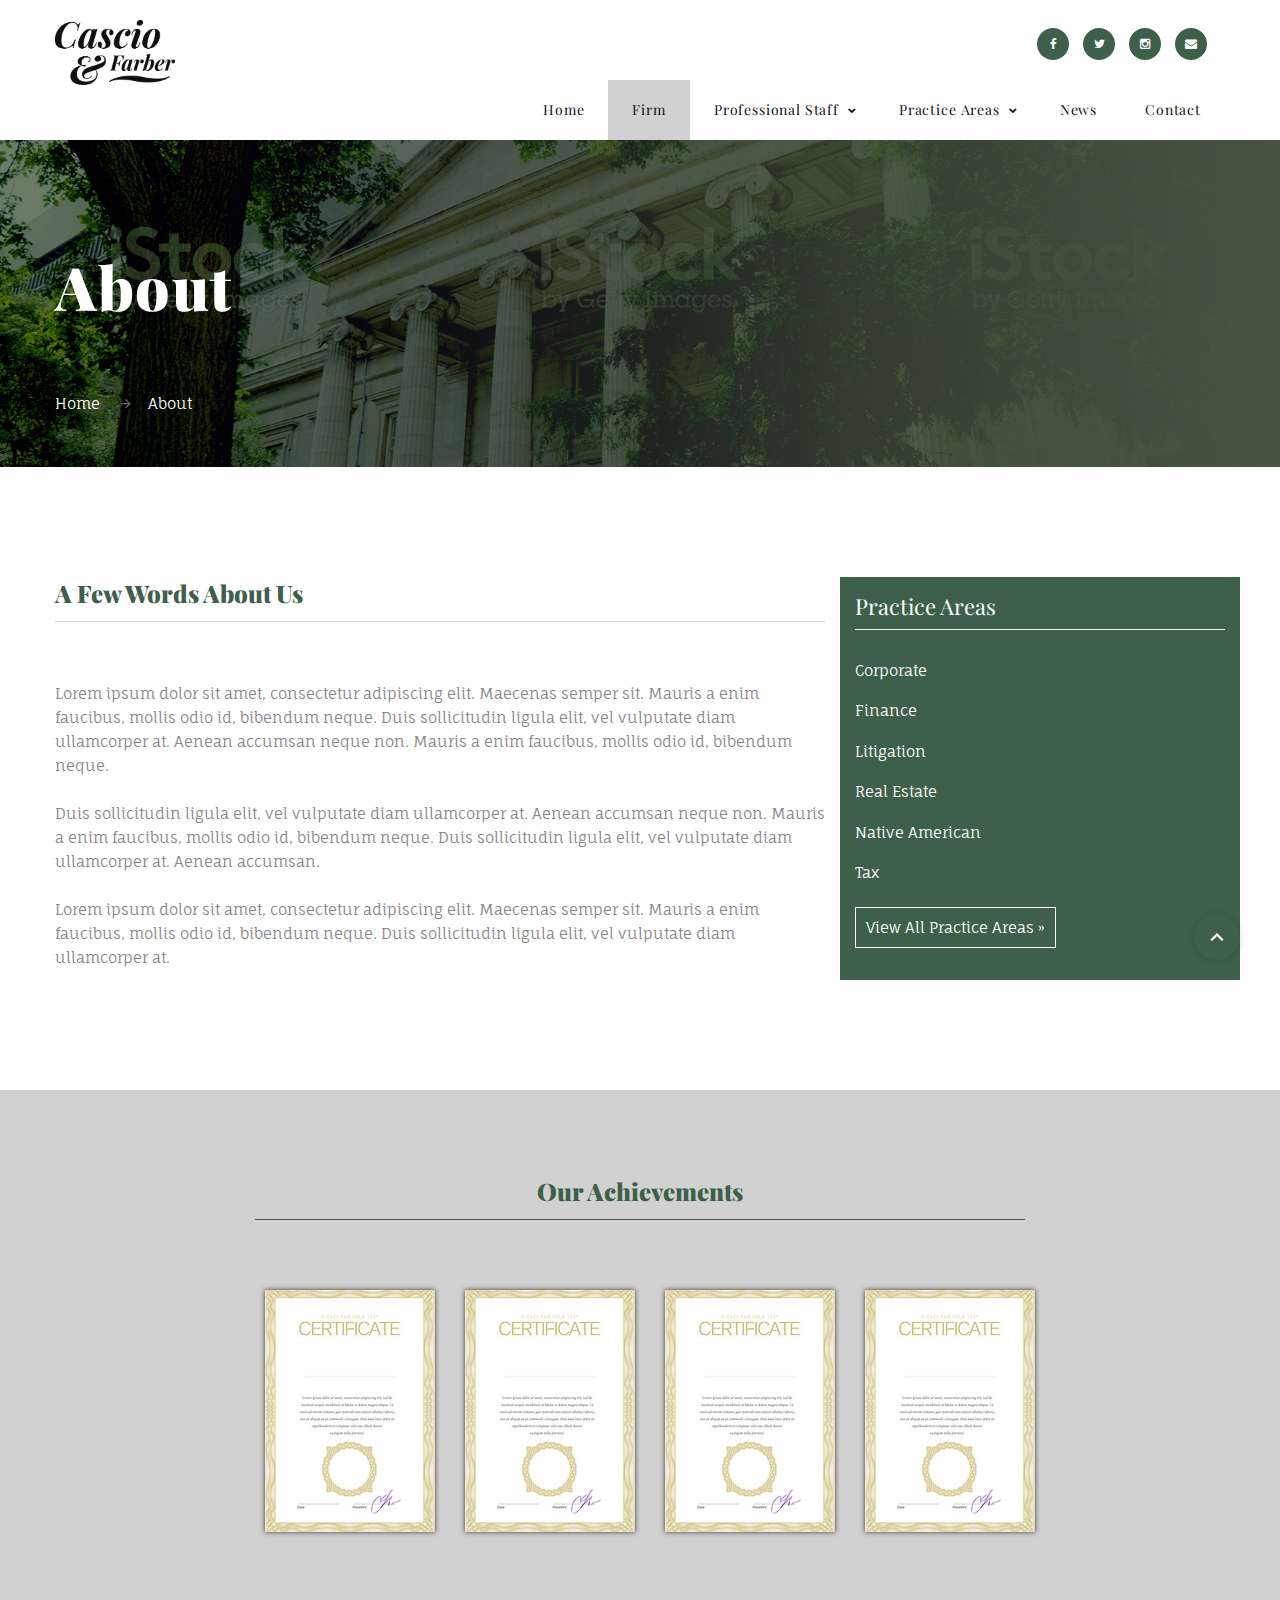
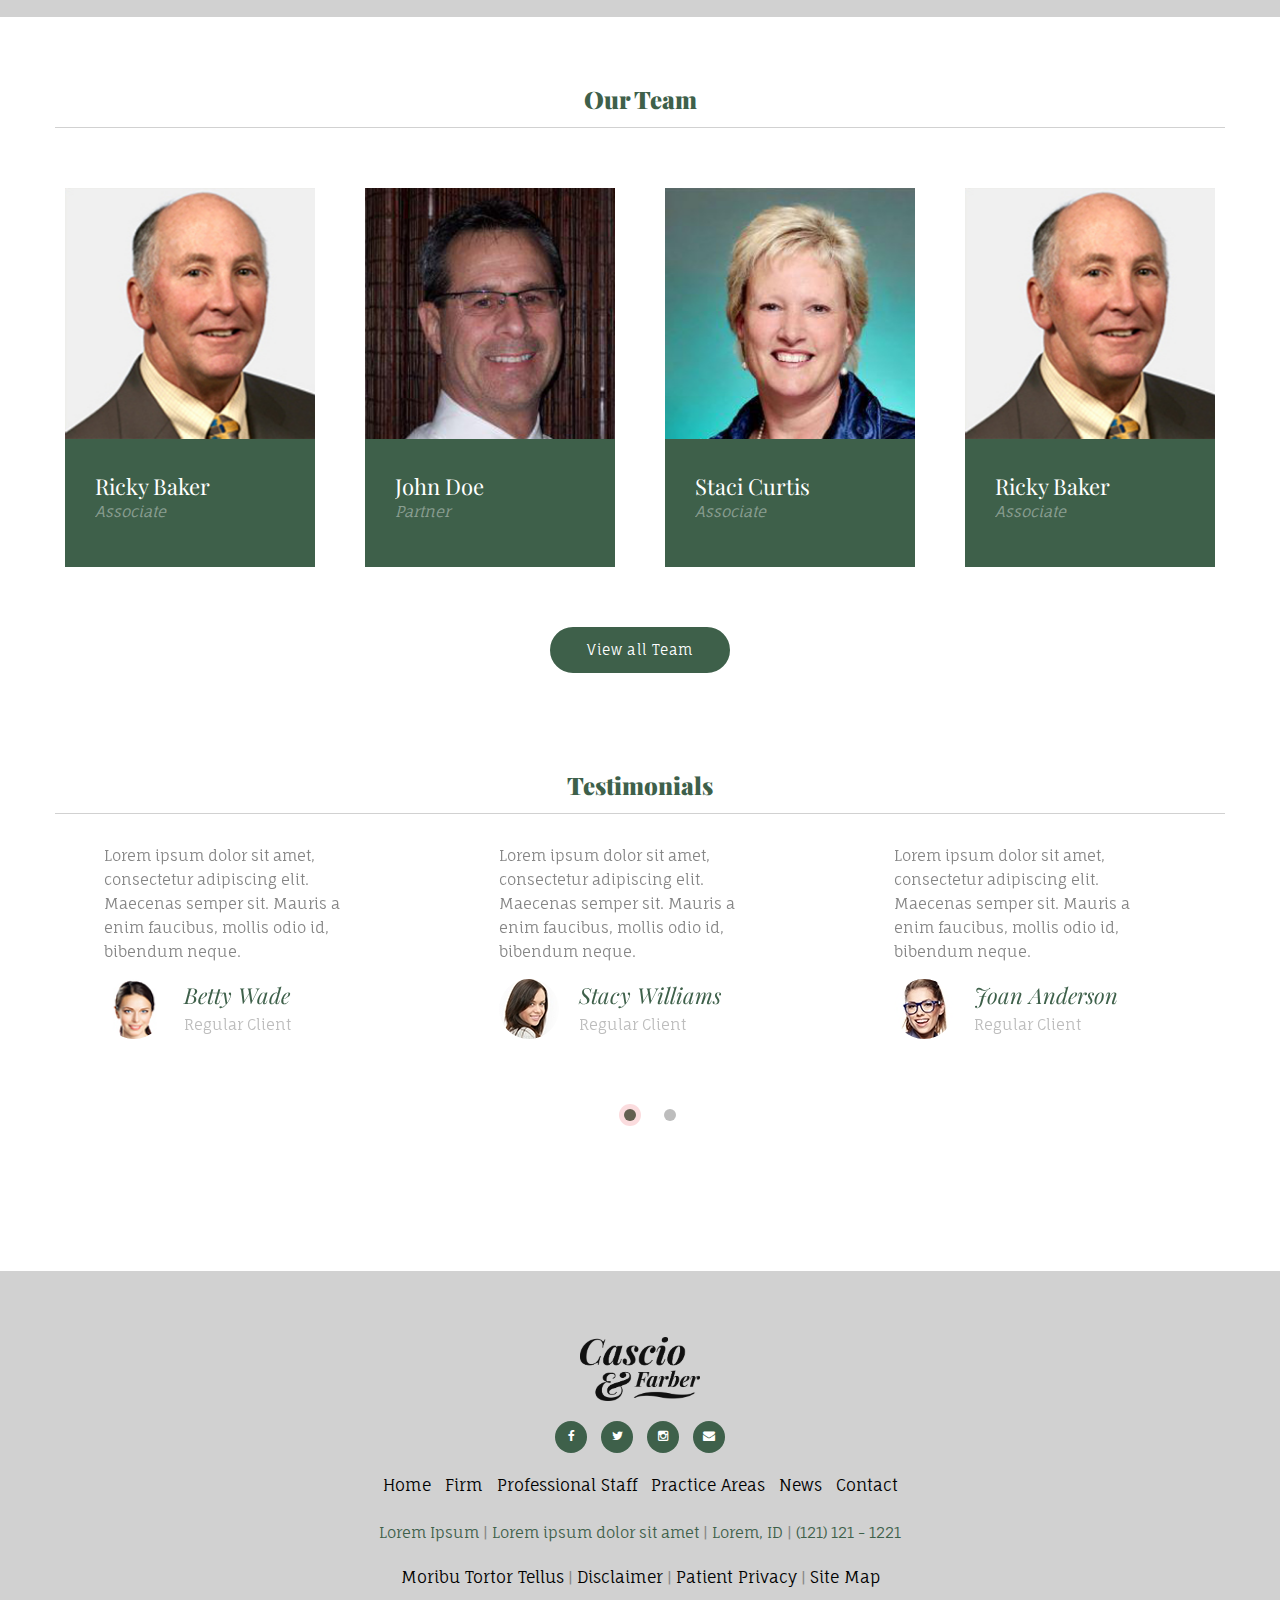
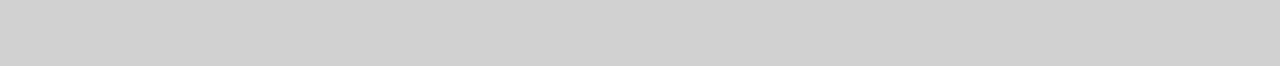
==== commit 7cb79f38: "home firm and staff pages done" ====
--- a/about.html
+++ b/about.html
@@ -131,24 +131,19 @@
                   Lorem ipsum dolor sit amet, consectetur adipiscing elit. Maecenas semper sit. Mauris a enim faucibus, mollis odio id, bibendum neque. Duis sollicitudin ligula elit, vel vulputate diam ullamcorper at.</p>
                 </div>
               </div>
-              <div class="cell-xs-10 cell-md-4 offset-top-41 offset-md-top-0">
-                <h5>The Heart of C&F</h5>
+              <div class="cell-xs-10 cell-md-4 offset-top-41 offset-md-top-0 orangebg">
+                <h5>Practice Areas</h5>
+                <hr>
+                <div>
+                  <p><a href="procedure.html" class="orangebg-text">Corporate</a></p>
+                  <p><a href="procedure.html" class="orangebg-text">Finance</a></p>
+                  <p><a href="procedure.html" class="orangebg-text">Litigation</a></p>
+                  <p><a href="procedure.html" class="orangebg-text">Real Estate</a></p>
+                  <p><a href="procedure.html" class="orangebg-text">Native American</a></p>
+                  <p><a href="procedure.html" class="orangebg-text">Tax</a></p>
+                </div>
                 <div class="offset-top-30">
-                  <div class="unit unit-xl-horizontal unit-lg-horizontal unit-md-vertical unit-sm-horizontal unit-xs-horizontal unit-spacing-sm">
-                    <div class="unit-left"><img src="images/gallery/ricky.jpg" width="110" height="110" alt="" class="img-responsive"/>
-                    </div>
-                    <div class="unit-body">
-                      <h5>Ricky Baker</h5>
-                      <p class="caption">Chief Partner, Founder</p>
-                      <div class="p unit unit-spacing-xxs unit-horizontal">
-                        <div class="unit-body"><a href="callto:#" class="h6">1-800-1234-567</a></div>
-                      </div>
-                    </div>
-                  </div>
-                  <p class="caption">Lorem ipsum dolor sit amet, consectetur adipiscing elit. Maecenas semper sit.</p>
-                  <div class="offset-top-30">
-                    <a href="team-member.html" class="btn btn-primary btn-ellipse">Learn More</a>
-                  </div>
+                  <a href="procedure.html" class="orangebg-button-sm offset-top-30">View All Practice Areas »</a>
                 </div>
               </div>
             </div>
@@ -237,12 +232,66 @@
           </div>
         </section>
         <!-- testimonials-->
-        <section class="section-20 section-sm-20">
+        <section class="section-50">
           <div class="shell">
             <h4>Testimonials</h4>
             <hr class="text-subline">
             <div class="offset-top-30">
               <div data-loop="false" data-margin="15" data-items="1" data-dots="true" data-mouse-drag="false" data-md-items="3" data-nav="false" class="owl-carousel owl-carousel-default owl-carousel-class-light">
+                <div class="owl-item">
+                  <blockquote class="quote quote-classic">
+                    <div class="quote-body">
+                      <p class="text-gray-dark font-size-15">
+                        <q>Lorem ipsum dolor sit amet, consectetur adipiscing elit. Maecenas semper sit. Mauris a enim faucibus, mollis odio id, bibendum neque.</q>
+                      </p>
+                      <div class="quote-meta unit unit-horizontal unit-spacing-sm unit-middle">
+                        <div class="unit-left unit-item-narrow"><img width="60" height="60" src="images/users/user-betty-wade-60x60.jpg" alt="" class="img-circle quote-img"/></div>
+                        <div class="unit-body unit-item-wide">
+                          <h5 class="quote-author text-capitalize text-bold text-primary">
+                            <cite class="text-normal">Betty Wade</cite>
+                          </h5>
+                          <p class="quote-desc text-capitalize text-gray text-italic">Regular Client</p>
+                        </div>
+                      </div>
+                    </div>
+                  </blockquote>
+                </div>
+                <div class="owl-item">
+                  <blockquote class="quote quote-classic">
+                    <div class="quote-body">
+                      <p class="text-gray-dark font-size-15">
+                        <q>Lorem ipsum dolor sit amet, consectetur adipiscing elit. Maecenas semper sit. Mauris a enim faucibus, mollis odio id, bibendum neque.</q>
+                      </p>
+                      <div class="quote-meta unit unit-horizontal unit-spacing-sm unit-middle">
+                        <div class="unit-left unit-item-narrow"><img width="60" height="60" src="images/users/user-bryan-green-60x60.jpg" alt="" class="img-circle quote-img"/></div>
+                        <div class="unit-body unit-item-wide">
+                          <h5 class="quote-author text-capitalize text-bold text-primary">
+                            <cite class="text-normal">Stacy Williams</cite>
+                          </h5>
+                          <p class="quote-desc text-capitalize text-gray text-italic">Regular Client</p>
+                        </div>
+                      </div>
+                    </div>
+                  </blockquote>
+                </div>
+                <div class="owl-item">
+                  <blockquote class="quote quote-classic">
+                    <div class="quote-body">
+                      <p class="text-gray-dark font-size-15">
+                        <q>Lorem ipsum dolor sit amet, consectetur adipiscing elit. Maecenas semper sit. Mauris a enim faucibus, mollis odio id, bibendum neque.</q>
+                      </p>
+                      <div class="quote-meta unit unit-horizontal unit-spacing-sm unit-middle">
+                        <div class="unit-left unit-item-narrow"><img width="60" height="60" src="images/users/user-joan-anderson-60x60.jpg" alt="" class="img-circle quote-img"/></div>
+                        <div class="unit-body unit-item-wide">
+                          <h5 class="quote-author text-capitalize text-bold text-primary">
+                            <cite class="text-normal">Joan Anderson</cite>
+                          </h5>
+                          <p class="quote-desc text-capitalize text-gray text-italic">Regular Client</p>
+                        </div>
+                      </div>
+                    </div>
+                  </blockquote>
+                </div>
                 <div class="owl-item">
                   <blockquote class="quote quote-classic">
                     <div class="quote-body">
--- a/css/style.css
+++ b/css/style.css
@@ -1848,10 +1848,6 @@
   text-align: center;
 }
 
-.text-center-mobile {
-  text-align: left;
-}
-
 .text-justify {
   text-align: justify;
 }
@@ -5130,9 +5126,6 @@
   .navbar-fixed-top .navbar-collapse,
   .navbar-fixed-bottom .navbar-collapse {
     max-height: 200px;
-  }
-  .text-center-mobile {
-  text-align: left;
   }
 }
 
@@ -13814,8 +13807,8 @@
 }
 
 .section-50 {
-  padding-top: 50px;
-  padding-bottom: 50px;
+  padding-top: 30px;
+  padding-bottom: 150px;
 }
 
 .section-66 {
@@ -24610,7 +24603,8 @@
 }
 
 .thumbnail-josip {
-  width: 100%;
+  max-width: 250px;
+  margin: 0 auto;
 }
 
 .thumbnail-josip figure figcaption,
@@ -24669,7 +24663,7 @@
 
 .thumbnail-josip .thumbnail-desc {
   background: #3e604a;
-  padding: 33px 10px;
+  padding: 10px;
   transition: .3s ease;
 }
 
@@ -28401,6 +28395,25 @@
   color: #fff;
   font-size: 19px;
   font-weight: 200;
+}
+.orangebg-text{
+  font-size:15px;
+  color:#fff;
+}
+.orangebg-text:hover, .orangebg-text:focus, .orangebg-text:active {
+  color:#ddd;
+}
+.orangebg h5{
+  color:#fff;
+}
+.orangebg-button-sm {
+  border:1px solid #fff;
+  color:#fff;
+  padding:10px;
+}
+.orangebg-button-sm:hover, .orangebg-button-sm:focus, .orangebg-button-sm:active {
+  border:1px solid #ddd;
+  color:#ddd;
 }
 .orangebg-button {
   border:2px solid #fff;
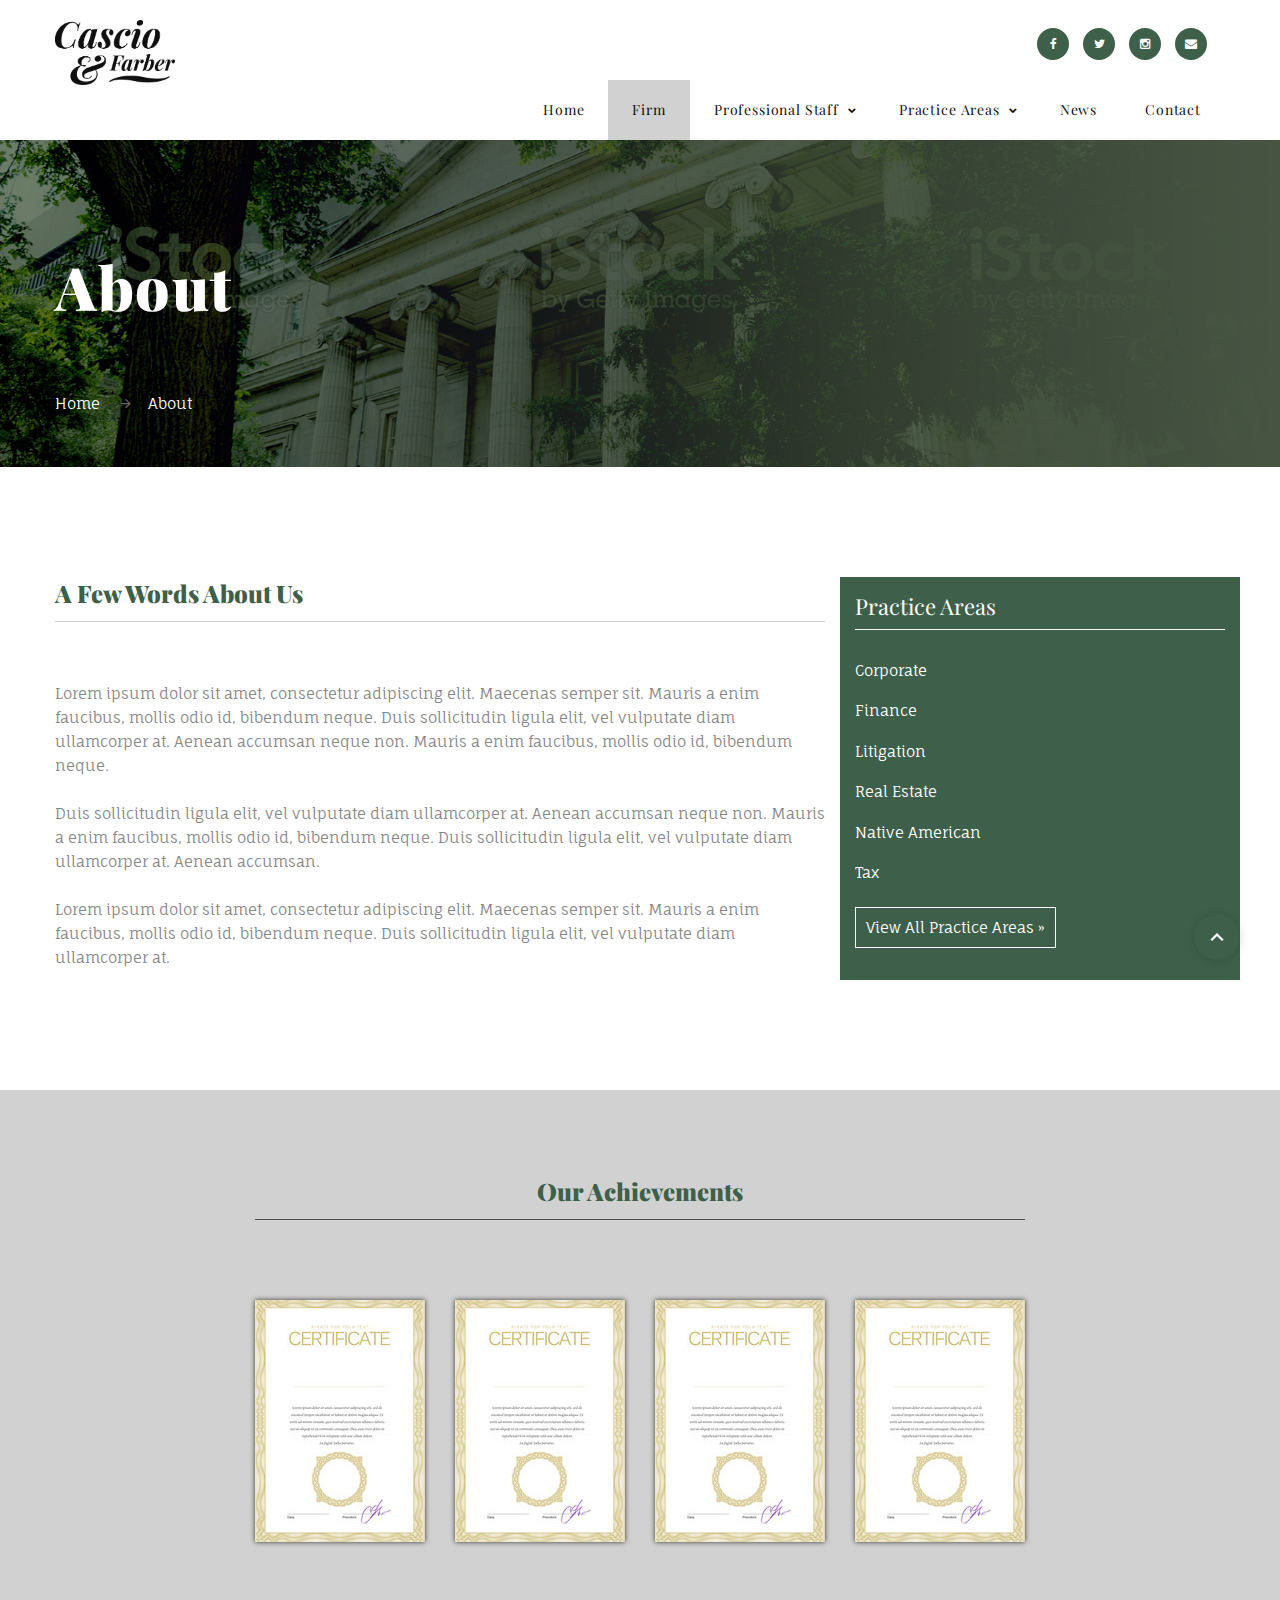
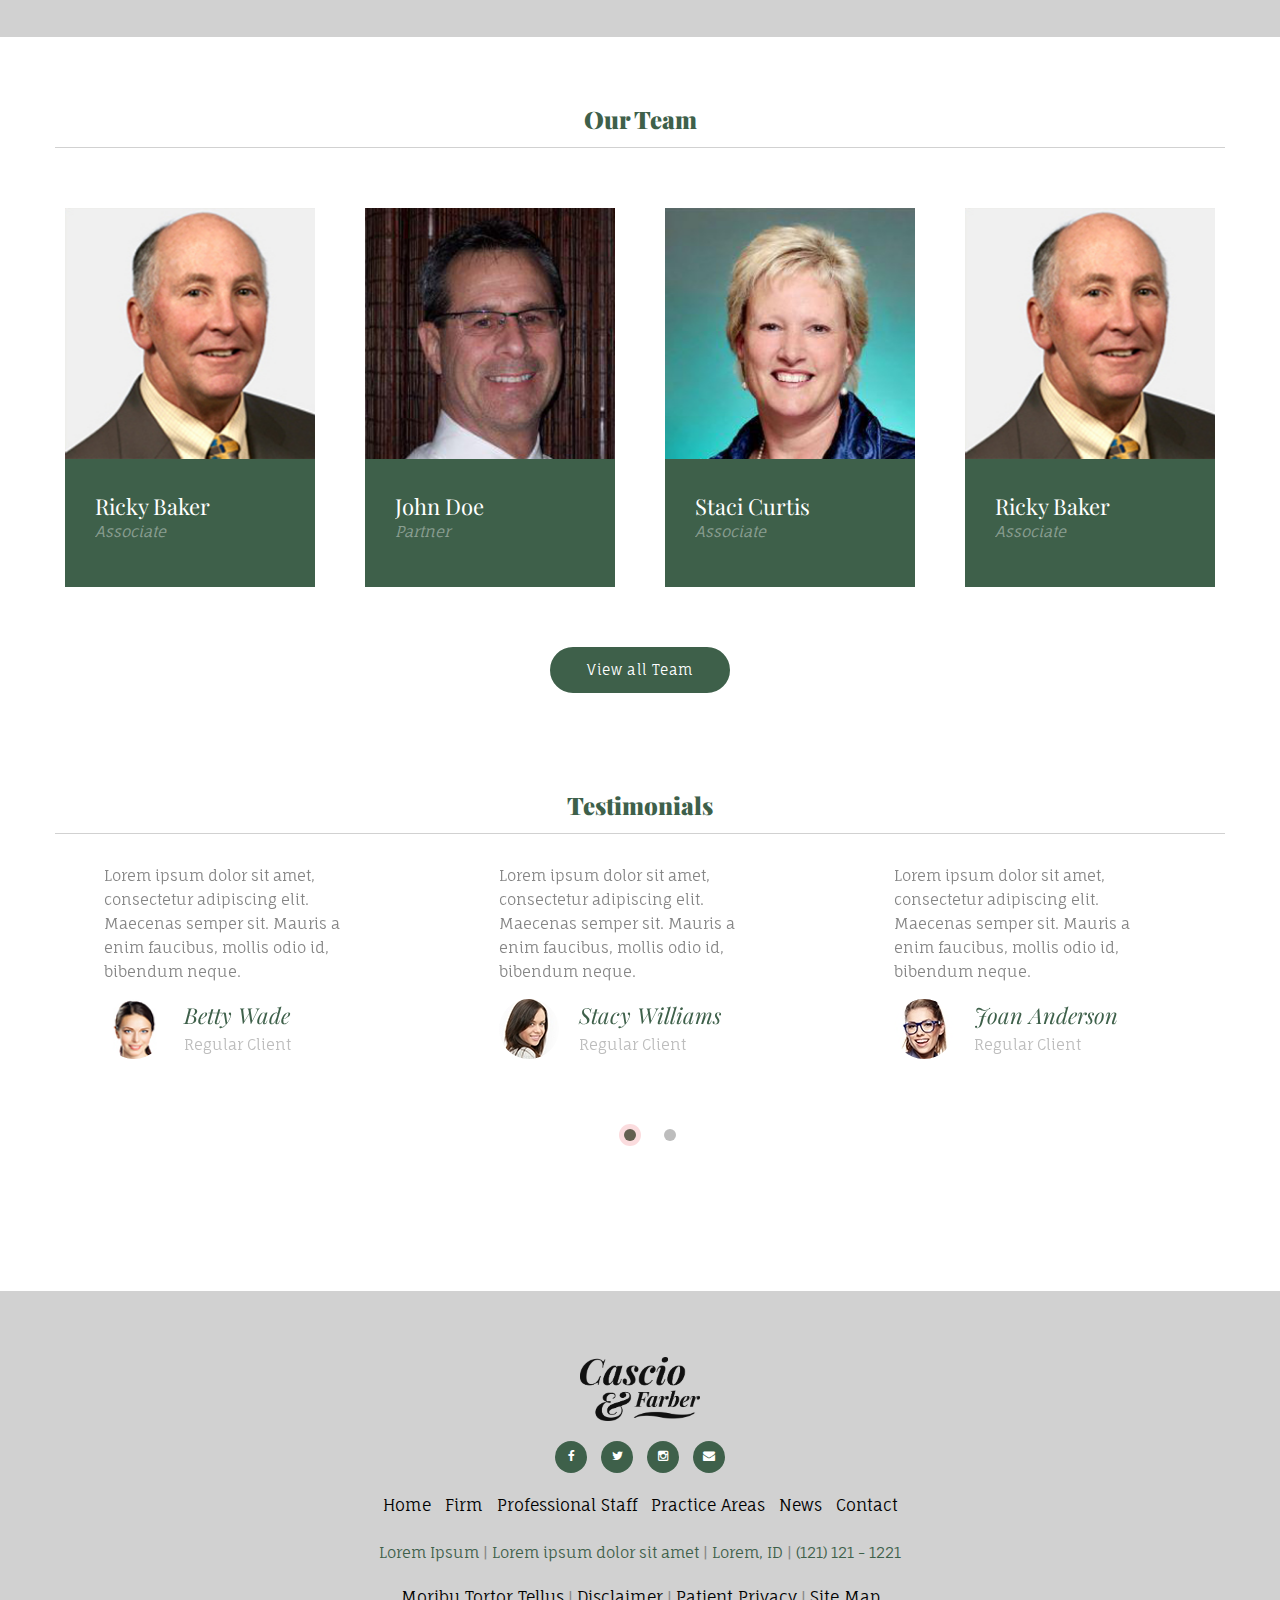
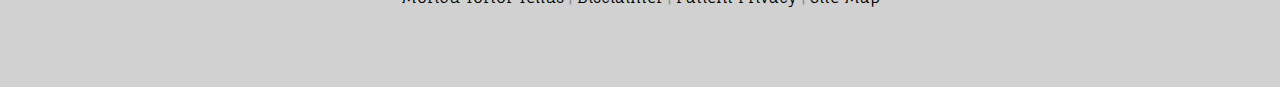
==== commit 0996c973: "most stuff done, gallery being glitchy" ====
--- a/about.html
+++ b/about.html
@@ -159,16 +159,16 @@
                   <hr class="hr-dark">
                   <div class="offset-sm-top-40 offset-top-70">
                     <div class="row range">
-                      <div class="cell-sm-3">
+                      <div class="col-xs-6 col-sm-3 col-md-3 ">
                         <img src="images/certificate-01-100x138.jpg" class="img-responsive box-shadow"/>
                       </div>
-                      <div class="cell-sm-3">
+                      <div class="col-xs-6 col-sm-3 col-md-3 ">
                         <img src="images/certificate-01-100x138.jpg" class="img-responsive box-shadow"/>
                       </div>
-                      <div class="cell-sm-3">
+                      <div class="col-xs-6 col-sm-3 col-md-3 ">
                         <img src="images/certificate-01-100x138.jpg" class="img-responsive box-shadow"/>
                       </div>
-                      <div class="cell-sm-3">
+                      <div class="col-xs-6 col-sm-3 col-md-3 ">
                         <img src="images/certificate-01-100x138.jpg" class="img-responsive box-shadow"/>
                       </div>
                     </div>
--- a/css/style.css
+++ b/css/style.css
@@ -1624,7 +1624,7 @@
 }
 
 a:hover, a:focus {
-  color: #3e604a;
+  color: #567560;
   text-decoration: underline;
 }
 
@@ -5641,7 +5641,6 @@
 }
 .breadcrumb-box {
   padding: 15px;
-  max-width: 300px;
   margin-left: auto;
   margin-right: auto;
   color:#fff;
@@ -7201,7 +7200,6 @@
   margin-right: 0;
   margin-left: 0;
   padding: 0px;
-  max-width: 300px;
   background-color: rgba(1,1,1,0);
   }
 }
@@ -8082,8 +8080,16 @@
   max-width: 500px;
 }
 
-.procedures > h5 > a{
+.procedures > h5 > a {
   color:#101010;
+}
+.professional-list{
+  padding:0;
+  margin-left:10px;
+  text-align: left;
+}
+.professional-list li {
+  margin: 10px 0;
 }
 .right-border{
   border-right:none;
@@ -8109,7 +8115,7 @@
     max-width: 970px;
   }
   .right-border{
-    border-right:2px solid #101010;
+    border-right:2px solid #567560;
   }
 }
 
@@ -13600,7 +13606,10 @@
 .section-graph-demonstration > .graph-content {
   min-width: 500px;
 }
-
+.news-preview{
+  margin: 30px 0;
+  text-align: left;
+}
 @media (min-width: 480px) {
   .section-graph-demonstration > .graph-content {
     min-width: 0;
@@ -24275,7 +24284,6 @@
   bottom: 0;
   right: 0;
   left: 0;
-  background: rgba(232, 131, 13, 0.7);
   z-index: 2;
   transition: .22s ease-in;
 }
@@ -24332,6 +24340,7 @@
 .thumbnail-classic > img,
 .thumbnail-classic > figure > img {
   box-shadow: 0 0 0 0 rgba(0, 0, 0, 0.15);
+  max-width: 200px;
 }
 
 .thumbnail-classic > figure figcaption,
@@ -28384,7 +28393,7 @@
 /** 2.40 Form Addons */
 .orangebg{
   background-color: #3e604a;
-  padding:15px;
+  padding:15px 15px 40px 15px;
 }
 .orangebg h6{
   color: #fff;
@@ -30262,7 +30271,7 @@
   -webkit-box-shadow: 0px 0px 5px 0px rgba(0,0,0,0.75);
   -moz-box-shadow: 0px 0px 5px 0px rgba(0,0,0,0.75);
   box-shadow: 0px 0px 5px 0px rgba(0,0,0,0.75);
-  margin:0 10px;
+  margin:10px 0;
 }
 .unit-left,
 .unit-right {
@@ -33304,7 +33313,6 @@
     -webkit-align-items: center;
     -ms-flex-align: center;
     align-items: center;
-    text-transform: uppercase;
     -webkit-backface-visibility: hidden;
     backface-visibility: hidden;
   }
@@ -35949,7 +35957,6 @@
     top: 50%;
     font-size: 56px;
     font-weight: 700;
-    text-transform: uppercase;
     letter-spacing: 0.06em;
   }
   .rd-navbar-sidebar-fixed .rd-navbar-sidebar-fixed-search .form-search .form-label.focus {
@@ -35990,7 +35997,6 @@
   }
   .rd-navbar-sidebar-fixed .rd-search-results-live .search-quick-result {
     font-size: 17px;
-    text-transform: uppercase;
     letter-spacing: 0.12em;
     position: relative;
     top: 30px;
@@ -36045,7 +36051,6 @@
   }
   .rd-navbar-sidebar-fixed .rd-search-results-live .search_submit {
     font-size: 14px;
-    text-transform: uppercase;
     padding: 15px;
     border-radius: 3px;
   }
@@ -44312,7 +44317,7 @@
 }
 
 [data-isotope-layout] .row > [class*="col-"] {
-  margin-top: 30px;
+  margin-top: 10px;
 }
 
 [data-isotope-layout] .row-narrow {
@@ -44444,6 +44449,9 @@
 }
 
 @media (min-width: 992px) {
+  [data-isotope-layout] .row > [class*="col-"] {
+  margin-top: 0px;
+  }
   .isotope-filters-horizontal,
   .isotope-filters-vertical {
     padding-left: 15px;
@@ -44484,7 +44492,6 @@
   .isotope-filters-horizontal:not(.isotope-filter-collapse-lg) .isotope-filters-list > li > a,
   .isotope-filters-vertical:not(.isotope-filter-collapse-lg) .isotope-filters-list > li > a {
     display: inline-block;
-    text-transform: uppercase;
     padding: 0 5px 8px;
     font-size: 16px;
     color: #868686;
@@ -44591,7 +44598,6 @@
   }
   .isotope-filter-collapse-lg .isotope-filters-list > li > a {
     display: inline-block;
-    text-transform: uppercase;
     padding: 0 5px 8px;
     color: #868686;
     -webkit-transition: 0.3s all ease-in;
@@ -45682,7 +45688,6 @@
     font-weight: 900;
     letter-spacing: 0.06em;
     color: #434445;
-    text-transform: uppercase;
     background: #d1d1d1;
     border-top: 1px solid #bdbdbd;
     border-bottom: 1px solid transparent;
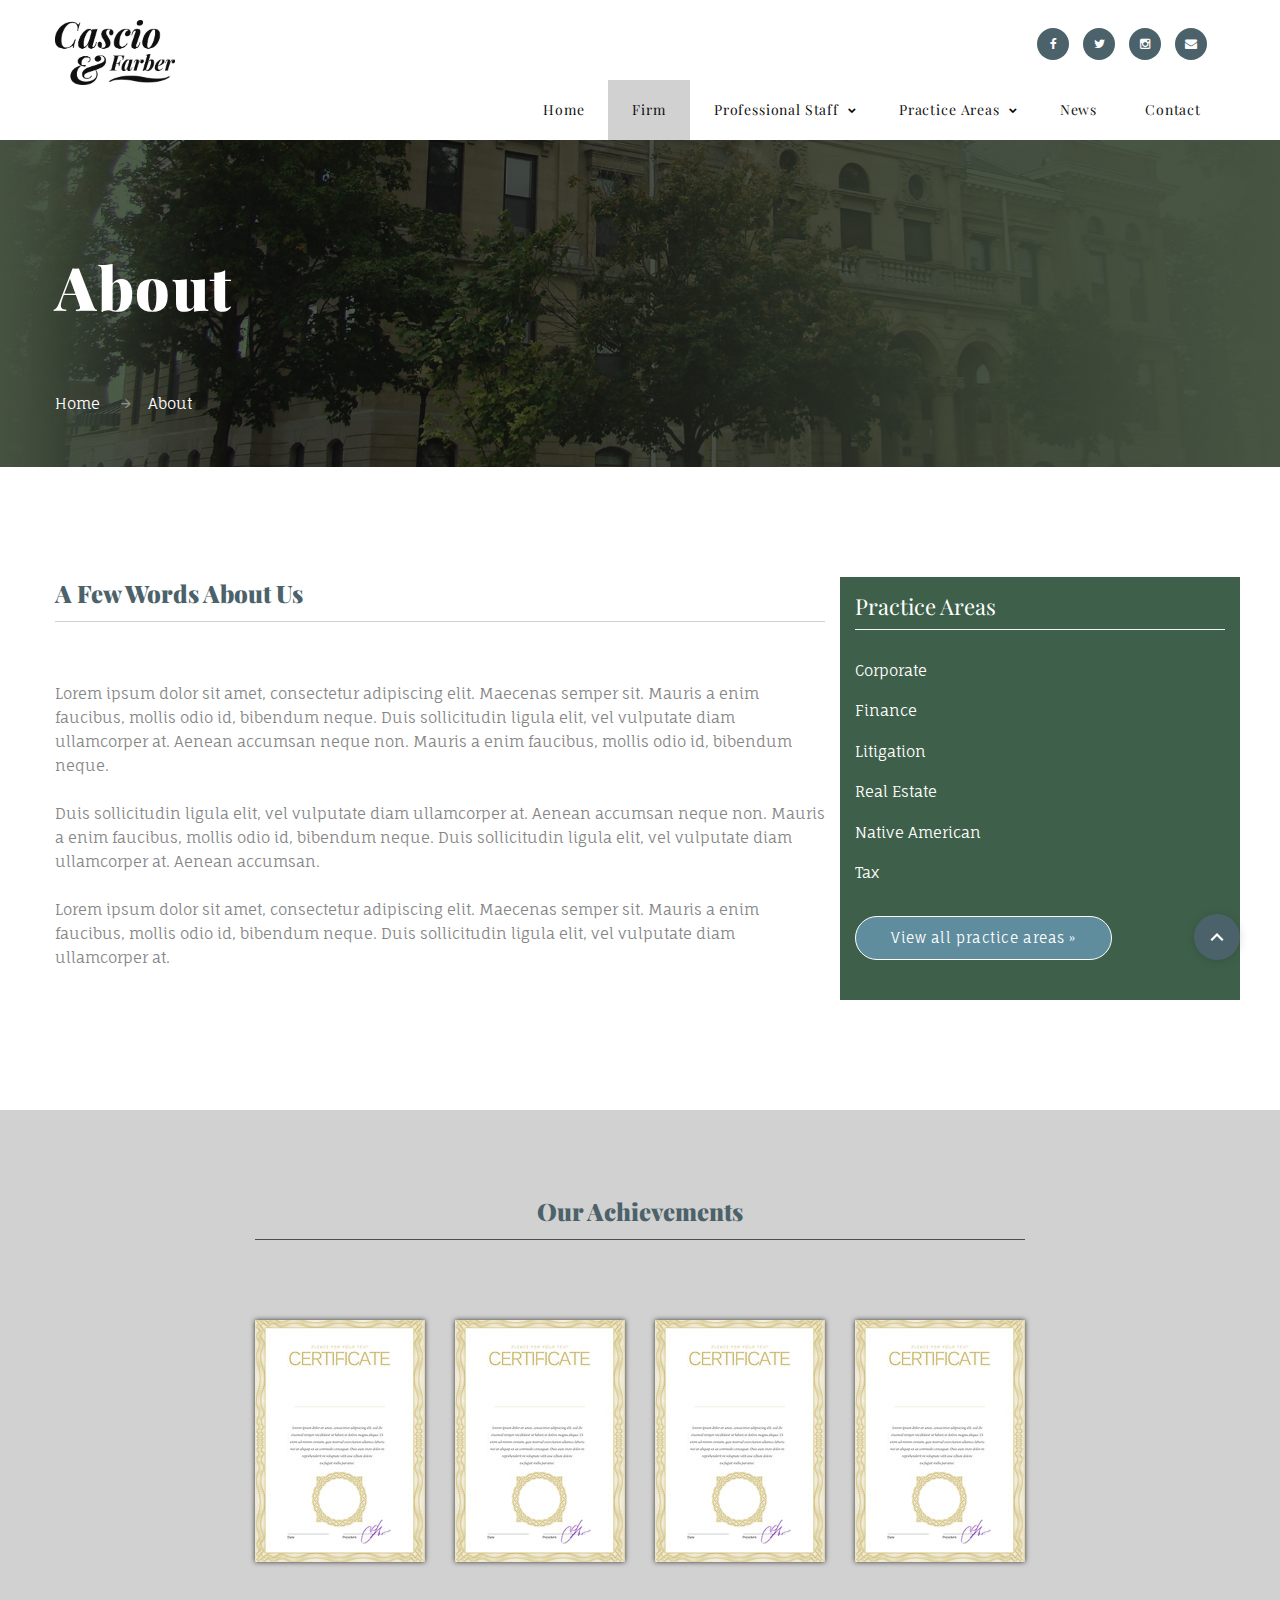
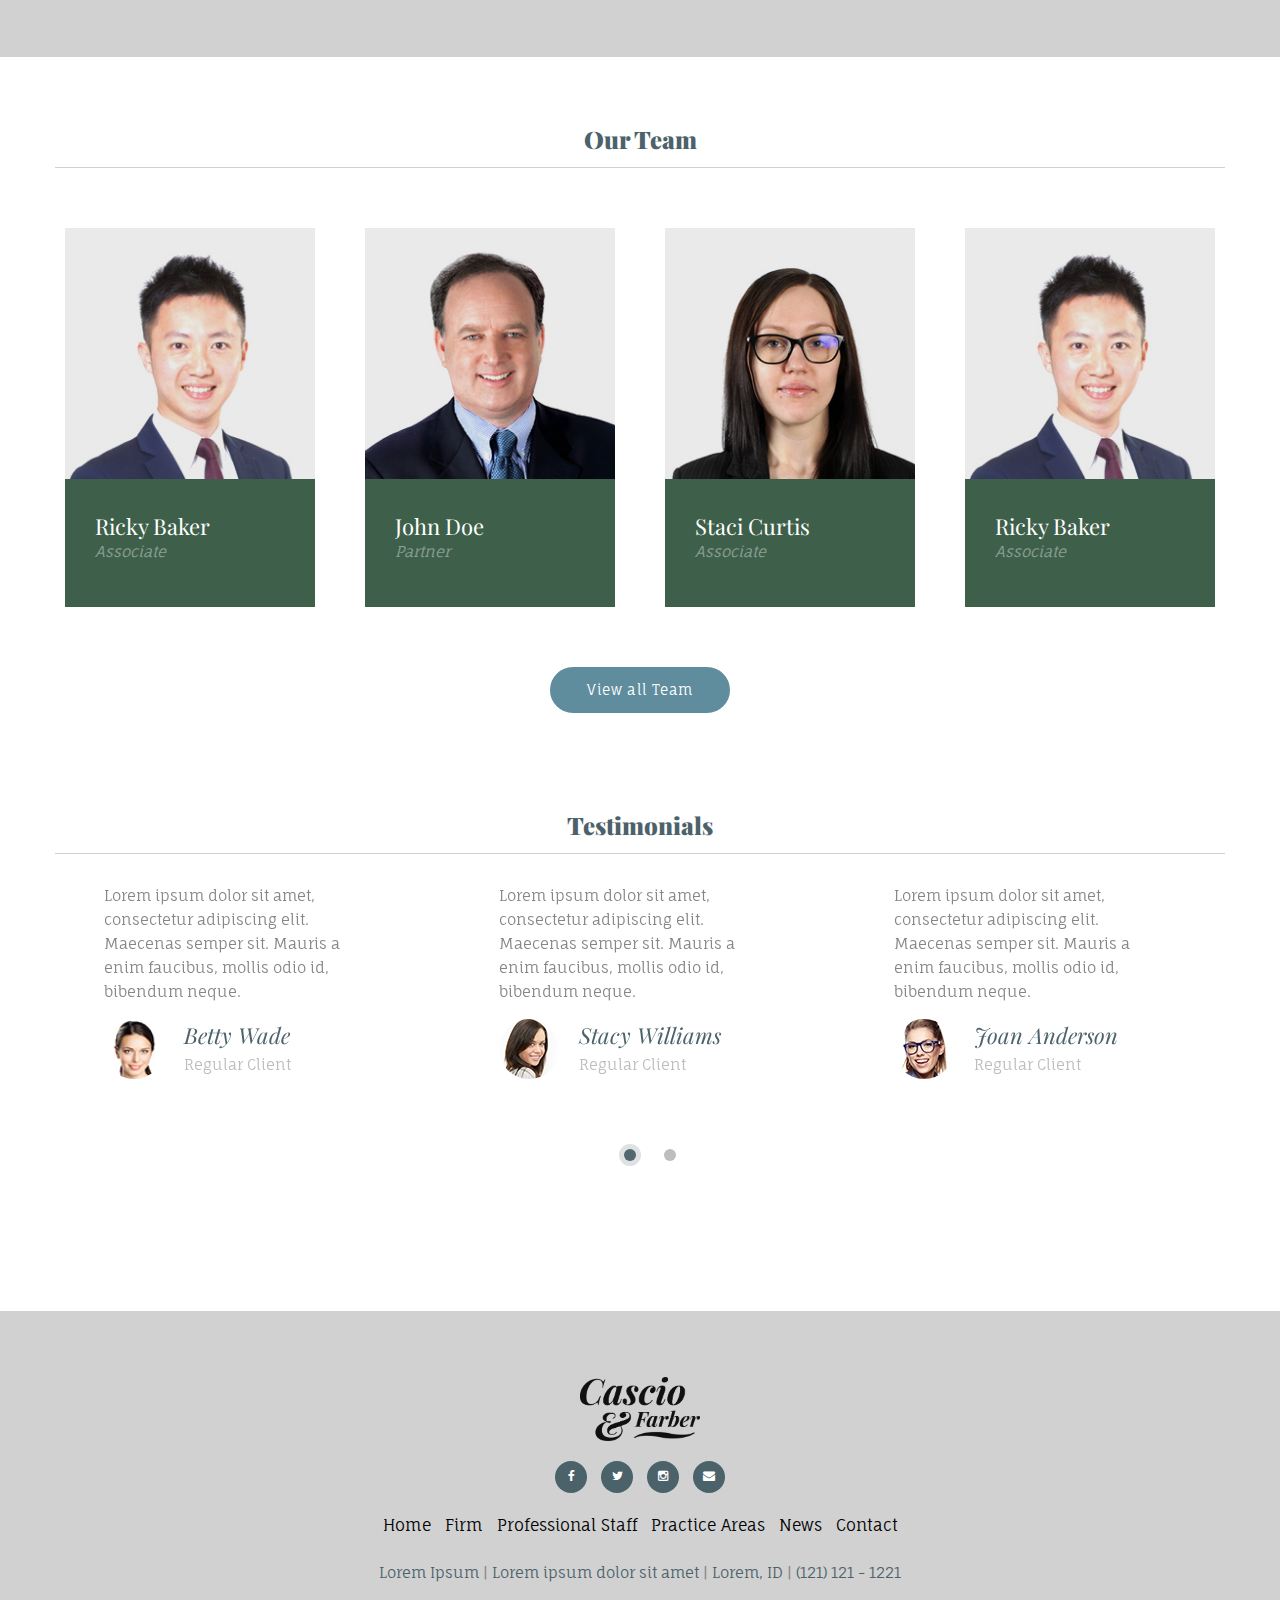
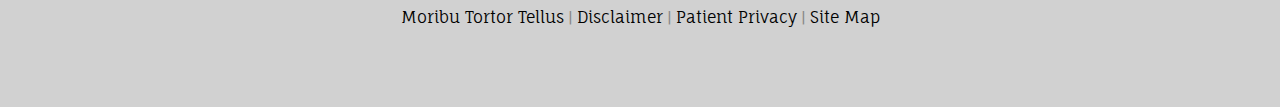
==== commit 16406081: "hero images and secondary accent  accent color set" ====
--- a/about.html
+++ b/about.html
@@ -104,7 +104,7 @@
         </div>
       </header>
       <!-- Modern Breadcrumbs-->
-      <section class="breadcrumb-modern text-md-left" style="background-image: url(images/backgrounds/background-03-1920x537.jpg)">
+      <section class="breadcrumb-modern text-md-left" style="background-image: url(images/backgrounds/background-09-1920x537.jpg)">
         <div class="shell section-34 section-md-top-110 section-md-bottom-41">
           <div class="breadcrumb-box">
             <h2>About</h2>
@@ -143,7 +143,7 @@
                   <p><a href="procedure.html" class="orangebg-text">Tax</a></p>
                 </div>
                 <div class="offset-top-30">
-                  <a href="procedure.html" class="orangebg-button-sm offset-top-30">View All Practice Areas »</a>
+                  <a href="procedure.html" class="orangebg-button-sm btn btn-ellipse btn-primary">View all practice areas »</a>
                 </div>
               </div>
             </div>
--- a/css/style.css
+++ b/css/style.css
@@ -1619,12 +1619,12 @@
 }
 
 a {
-  color: #3e604a;
+  color: #4c626a;
   text-decoration: none;
 }
 
 a:hover, a:focus {
-  color: #567560;
+  color: #5f8d9e;
   text-decoration: underline;
 }
 
@@ -1874,12 +1874,12 @@
 
 blockquote.quote .text-primary,
 .text-primary {
-  color: #3e604a;
+  color: #4c626a;
 }
 
 a.text-primary:hover,
 a.text-primary:focus {
-  color: #3e604a;
+  color: #4c626a;
 }
 
 blockquote.quote .text-success,
@@ -1932,7 +1932,7 @@
 
 a.bg-primary:hover,
 a.bg-primary:focus {
-  background-color: #3e604a;
+  background-color: #4c626a;
 }
 
 .bg-success {
@@ -3471,7 +3471,7 @@
 }
 
 .btn-link {
-  color: #3e604a;
+  color: #4c626a;
   font-weight: normal;
   border-radius: 0;
 }
@@ -3488,7 +3488,7 @@
 }
 
 .btn-link:hover, .btn-link:focus {
-  color: #3e604a;
+  color: #4c626a;
   text-decoration: underline;
   background-color: transparent;
 }
@@ -4897,7 +4897,7 @@
 
 .nav .open > a, .nav .open > a:hover, .nav .open > a:focus {
   background-color: #f7f7f7;
-  border-color: #3e604a;
+  border-color: #4c626a;
 }
 
 .nav .nav-divider {
@@ -5724,7 +5724,7 @@
   z-index: 3;
   color: #fff;
   background-color: #868686;
-  border-color: #3e604a;
+  border-color: #4c626a;
   cursor: default;
 }
 
@@ -5946,7 +5946,7 @@
 
 .list-group-item.active > .badge,
 .nav-pills > .active > a > .badge {
-  color: #3e604a;
+  color: #4c626a;
   background-color: #fff;
 }
 
@@ -6049,7 +6049,7 @@
 a.thumbnail:hover,
 a.thumbnail:focus,
 a.thumbnail.active {
-  border-color: #3e604a;
+  border-color: #4c626a;
 }
 
 /** 1.23 Alerts */
@@ -6376,7 +6376,7 @@
   z-index: 2;
   color: #fff;
   background-color: #868686;
-  border-color: #3e604a;
+  border-color: #4c626a;
 }
 
 .list-group-item.active .list-group-item-heading,
@@ -6835,26 +6835,26 @@
 }
 
 .panel-primary {
-  border-color: #3e604a;
+  border-color: #4c626a;
 }
 
 .panel-primary > .panel-heading {
   color: #fff;
   background-color: #868686;
-  border-color: #3e604a;
+  border-color: #4c626a;
 }
 
 .panel-primary > .panel-heading + .panel-collapse > .panel-body {
-  border-top-color: #3e604a;
+  border-top-color: #4c626a;
 }
 
 .panel-primary > .panel-heading .badge {
-  color: #3e604a;
+  color: #4c626a;
   background-color: #fff;
 }
 
 .panel-primary > .panel-footer + .panel-collapse > .panel-body {
-  border-bottom-color: #3e604a;
+  border-bottom-color: #4c626a;
 }
 
 .panel-success {
@@ -7276,7 +7276,7 @@
   left: 50%;
   margin-left: -5px;
   border-width: 5px 5px 0;
-  border-top-color: #3e604a;
+  border-top-color: #4c626a;
 }
 
 .tooltip.top-left .tooltip-arrow {
@@ -7284,7 +7284,7 @@
   right: 5px;
   margin-bottom: -5px;
   border-width: 5px 5px 0;
-  border-top-color: #3e604a;
+  border-top-color: #4c626a;
 }
 
 .tooltip.top-right .tooltip-arrow {
@@ -7292,7 +7292,7 @@
   left: 5px;
   margin-bottom: -5px;
   border-width: 5px 5px 0;
-  border-top-color: #3e604a;
+  border-top-color: #4c626a;
 }
 
 .tooltip.right .tooltip-arrow {
@@ -7300,7 +7300,7 @@
   left: 0;
   margin-top: -5px;
   border-width: 5px 5px 5px 0;
-  border-right-color: #3e604a;
+  border-right-color: #4c626a;
 }
 
 .tooltip.left .tooltip-arrow {
@@ -7308,7 +7308,7 @@
   right: 0;
   margin-top: -5px;
   border-width: 5px 0 5px 5px;
-  border-left-color: #3e604a;
+  border-left-color: #4c626a;
 }
 
 .tooltip.bottom .tooltip-arrow {
@@ -7316,7 +7316,7 @@
   left: 50%;
   margin-left: -5px;
   border-width: 0 5px 5px;
-  border-bottom-color: #3e604a;
+  border-bottom-color: #4c626a;
 }
 
 .tooltip.bottom-left .tooltip-arrow {
@@ -7324,7 +7324,7 @@
   right: 5px;
   margin-top: -5px;
   border-width: 0 5px 5px;
-  border-bottom-color: #3e604a;
+  border-bottom-color: #4c626a;
 }
 
 .tooltip.bottom-right .tooltip-arrow {
@@ -7332,7 +7332,7 @@
   left: 5px;
   margin-top: -5px;
   border-width: 0 5px 5px;
-  border-bottom-color: #3e604a;
+  border-bottom-color: #4c626a;
 }
 
 /** 1.33 Popovers */
@@ -8083,6 +8083,10 @@
 .procedures > h5 > a {
   color:#101010;
 }
+.resume li{
+  font-size:14px;
+  margin: 10px;
+}
 .professional-list{
   padding:0;
   margin-left:10px;
@@ -8115,7 +8119,7 @@
     max-width: 970px;
   }
   .right-border{
-    border-right:2px solid #567560;
+    border-right:2px solid #5f8d9e;
   }
 }
 
@@ -10209,7 +10213,7 @@
 }
 
 .bg-java .text-subline:before {
-  background: #3e604a;
+  background: #4c626a;
 }
 
 .divider {
@@ -10507,7 +10511,7 @@
   font-size: 24px;
   line-height: 1.5;
   font-weight: 900;
-  color:#3e604a;
+  color:#4c626a;
 }
 
 h4 * + .icon,
@@ -10581,7 +10585,7 @@
 h4 a:hover, .h4 a:hover,
 h5 a:hover, .h5 a:hover,
 h6 a:hover, .h6 a:hover {
-  color: #3e604a;
+  color: #4c626a;
 }
 
 h1 .small, .h1 .small,
@@ -10940,7 +10944,7 @@
 
 .list-vertical-right-line li:hover {
   color: #fff;
-  background: #3e604a;
+  background: #4c626a;
 }
 
 @media (min-width: 1200px) {
@@ -11034,7 +11038,7 @@
   left: 2px;
   top: 13px;
   transform: translateY(-50%);
-  color: #3e604a;
+  color: #4c626a;
 }
 
 .list-marked-gray li:before {
@@ -11076,8 +11080,8 @@
 }
 
 .bg-primary {
-  background: #3e604a;
-  fill: #3e604a;
+  background: #4c626a;
+  fill: #4c626a;
 }
 
 .bg-gray-base {
@@ -11178,11 +11182,11 @@
 }
 
 .bg-mantis, .scrollToNext {
-  background: -moz-linear-gradient(90deg, #3e604a 0%, #84c450 100%);
-  background: -webkit-linear-gradient(90deg, #3e604a 0%, #84c450 100%);
-  background: -o-linear-gradient(90deg, #3e604a 0%, #84c450 100%);
-  background: -ms-linear-gradient(90deg, #3e604a 0%, #84c450 100%);
-  background: linear-gradient(90deg, #3e604a 0%, #84c450 100%);
+  background: -moz-linear-gradient(90deg, #4c626a 0%, #84c450 100%);
+  background: -webkit-linear-gradient(90deg, #4c626a 0%, #84c450 100%);
+  background: -o-linear-gradient(90deg, #4c626a 0%, #84c450 100%);
+  background: -ms-linear-gradient(90deg, #4c626a 0%, #84c450 100%);
+  background: linear-gradient(90deg, #4c626a 0%, #84c450 100%);
 }
 
 .bg-shark {
@@ -11239,11 +11243,11 @@
 }
 
 .bg-mantis-tilt {
-  background: -moz-linear-gradient(45deg, #3e604a 0%, #84c450 100%);
-  background: -webkit-linear-gradient(45deg, #3e604a 0%, #84c450 100%);
-  background: -o-linear-gradient(45deg, #3e604a 0%, #84c450 100%);
-  background: -ms-linear-gradient(45deg, #3e604a 0%, #84c450 100%);
-  background: linear-gradient(45deg, #3e604a 0%, #84c450 100%);
+  background: -moz-linear-gradient(45deg, #4c626a 0%, #84c450 100%);
+  background: -webkit-linear-gradient(45deg, #4c626a 0%, #84c450 100%);
+  background: -o-linear-gradient(45deg, #4c626a 0%, #84c450 100%);
+  background: -ms-linear-gradient(45deg, #4c626a 0%, #84c450 100%);
+  background: linear-gradient(45deg, #4c626a 0%, #84c450 100%);
 }
 
 .bg-shark-tilt {
@@ -11308,12 +11312,12 @@
 
 .page blockquote.quote .text-primary,
 .page .text-primary {
-  color: #3e604a;
+  color: #4c626a;
 }
 
 .page a.text-primary:hover,
 .page a.text-primary:focus {
-  color: #3e604a;
+  color: #4c626a;
 }
 
 .page blockquote.quote .text-gray-darker,
@@ -11485,7 +11489,7 @@
 
 .page blockquote.quote .text-dark,
 .page .text-dark {
-  color: #868686;
+  color: #000;
 }
 
 .page a.text-dark:hover,
@@ -11502,7 +11506,7 @@
 }
 
 .page a.text-gray-darker:hover {
-  color: #3e604a;
+  color: #4c626a;
 }
 
 .page a.text-primary:hover {
@@ -11526,7 +11530,7 @@
 
 .page .text-mantis, .page .text-mantis:before {
   color: #42B574;
-  background-image: -webkit-linear-gradient(0deg, #3e604a 0%, #84c450 100%);
+  background-image: -webkit-linear-gradient(0deg, #4c626a 0%, #84c450 100%);
 }
 
 .page .text-acapulco, .page .text-acapulco:before {
@@ -11698,7 +11702,7 @@
 .open > .btn-default.dropdown-toggle {
   color: #fff;
   background-color: #868686;
-  border-color: #3e604a;
+  border-color: #4c626a;
 }
 
 .btn-default:active, .btn-default.active,
@@ -11713,7 +11717,7 @@
 .open > .btn-default.dropdown-toggle.focus {
   color: #fff;
   background-color: #868686;
-  border-color: #3e604a;
+  border-color: #4c626a;
 }
 
 .btn-default.disabled, .btn-default[disabled],
@@ -11729,15 +11733,15 @@
 
 .btn-primary {
   color: #fff;
-  background-color: #3e604a;
-  border-color: #3e604a;
+  background-color: #5f8d9e;
+  border-color: #5f8d9e;
 }
 
 .btn-primary:focus, .btn-primary.focus, .btn-primary:hover, .btn-primary:active, .btn-primary.active,
 .open > .btn-primary.dropdown-toggle {
   color: #fff;
-  background-color: #567560;
-  border-color: #567560;
+  background-color: #4c626a;
+  border-color: #4c626a;
 }
 
 .btn-primary:active, .btn-primary.active,
@@ -11751,8 +11755,8 @@
 .open > .btn-primary.dropdown-toggle:focus,
 .open > .btn-primary.dropdown-toggle.focus {
   color: #fff;
-  background-color: #e41c2a;
-  border-color: #e41c2a;
+  background-color: #5f8d9e;
+  border-color: #5f8d9e;
 }
 
 .btn-primary.disabled, .btn-primary[disabled],
@@ -11762,21 +11766,21 @@
 }
 
 .btn-primary .badge {
-  color: #3e604a;
+  color: #4c626a;
   background-color: #fff;
 }
 
 .btn-java {
-  color: #000;
-  background-color: #d1d1d1;
-  border-color: #d1d1d1;
+  color: #fff;
+  background-color: #5f8d9e;
+  border-color: #5f8d9e;
 }
 
 .btn-java:focus, .btn-java.focus, .btn-java:hover, .btn-java:active, .btn-java.active,
 .open > .btn-java.dropdown-toggle {
-  color: #000;
+  color: #fff;
   background-color: #868686;
-  border-color: #3e604a;
+  border-color: #4c626a;
 }
 
 .btn-java:active, .btn-java.active,
@@ -11791,7 +11795,7 @@
 .open > .btn-java.dropdown-toggle.focus {
   color: #fff;
   background-color: #868686;
-  border-color: #3e604a;
+  border-color: #4c626a;
 }
 
 .btn-java.disabled, .btn-java[disabled],
@@ -12204,11 +12208,11 @@
 }
 
 .btn-link:after {
-  background: -moz-linear-gradient(90deg, #3e604a 0%, #84c450 100%);
-  background: -webkit-linear-gradient(90deg, #3e604a 0%, #84c450 100%);
-  background: -o-linear-gradient(90deg, #3e604a 0%, #84c450 100%);
-  background: -ms-linear-gradient(90deg, #3e604a 0%, #84c450 100%);
-  background: linear-gradient(90deg, #3e604a 0%, #84c450 100%);
+  background: -moz-linear-gradient(90deg, #4c626a 0%, #84c450 100%);
+  background: -webkit-linear-gradient(90deg, #4c626a 0%, #84c450 100%);
+  background: -o-linear-gradient(90deg, #4c626a 0%, #84c450 100%);
+  background: -ms-linear-gradient(90deg, #4c626a 0%, #84c450 100%);
+  background: linear-gradient(90deg, #4c626a 0%, #84c450 100%);
 }
 
 .btn-link, .btn-link:active, .btn-link.active, .btn-link[disabled],
@@ -12258,7 +12262,7 @@
 }
 
 .btn-more:hover .icon {
-  color: #3e604a;
+  color: #4c626a;
 }
 
 .btn-more:hover .icon + *,
@@ -12571,15 +12575,15 @@
 }
 
 .btn.btn-aqil-effect.btn-primary {
-  color: #3e604a;
-  border-color: #3e604a;
+  color: #4c626a;
+  border-color: #4c626a;
   transition-delay: .4s;
 }
 
 .btn.btn-aqil-effect.btn-primary:hover {
   color: #fff;
   transition-delay: .1s;
-  box-shadow: inset 1px 0 0 0 #3e604a;
+  box-shadow: inset 1px 0 0 0 #4c626a;
 }
 
 .btn.btn-aqil-effect.btn-primary:before, .btn.btn-aqil-effect.btn-primary:after,
@@ -12747,13 +12751,13 @@
 }
 
 .btn.btn-rayen-effect.btn-primary {
-  color: #3e604a;
-  border-color: #3e604a;
+  color: #4c626a;
+  border-color: #4c626a;
 }
 
 .btn.btn-rayen-effect.btn-primary:hover {
   color: #fff;
-  box-shadow: inset 1px 0 0 0 #3e604a;
+  box-shadow: inset 1px 0 0 0 #4c626a;
 }
 
 .btn.btn-rayen-effect.btn-primary:before {
@@ -12920,7 +12924,7 @@
 }
 
 .btn.btn-nuka-effect.btn-primary:hover {
-  color: #3e604a;
+  color: #4c626a;
 }
 
 .btn.btn-nuka-effect.btn-primary:hover:after {
@@ -13069,7 +13073,7 @@
 
 .btn.btn-naira-effect.btn-primary:hover {
   background-color: transparent;
-  border-color: #3e604a;
+  border-color: #4c626a;
 }
 
 .btn.btn-naira-effect.btn-primary .icon {
@@ -13261,7 +13265,7 @@
 }
 
 .btn.btn-santos-svg-effect.btn-primary {
-  color: #3e604a;
+  color: #4c626a;
 }
 
 .btn.btn-santos-svg-effect.btn-primary .shape {
@@ -13269,11 +13273,11 @@
 }
 
 .btn.btn-santos-svg-effect.btn-primary:hover {
-  color: #3e604a;
+  color: #4c626a;
 }
 
 .btn.btn-santos-svg-effect.btn-primary:hover .shape {
-  stroke: #3e604a;
+  stroke: #4c626a;
 }
 
 .btn.btn-santos-svg-effect.btn-deluge {
@@ -24639,7 +24643,7 @@
 }
 
 .thumbnail-josip:nth-child(even) .thumbnail-desc {
-  background: #3e604a;
+  background: #4c626a;
 }
 
 @media (max-width: 1200px) {
@@ -24699,8 +24703,8 @@
 }
 
 .thumbnail-josip .btn-java:hover {
-  background: #d1d1d1;
-  border-color: #d1d1d1;
+  background: #5f8d9e;
+  border-color: #5f8d9e;
 }
 
 .thumbnail-josip-title, .thumbnail-josip p {
@@ -25289,7 +25293,7 @@
 }
 
 .box-skin-1 h5 a:hover {
-  color: #3e604a !important;
+  color: #4c626a !important;
 }
 
 .pos-relative {
@@ -25604,7 +25608,7 @@
 }
 
 .panel-group .panel {
-  background: #3e604a;
+  background: #4c626a;
 }
 
 .panel-group.accordion .panel-heading {
@@ -25728,7 +25732,7 @@
   line-height: 30px;
   font-size: 12px;
   color:#fff;
-  background-color: #3e604a;
+  background-color: #4c626a;
 }
 
 .icon-xxs.icon-rect:hover, .icon-xxs.icon-rounded:hover, .icon-xxs.icon-circle:hover, .icon-xxs.icon-outlined:hover {
@@ -25737,7 +25741,7 @@
   line-height: 30px;
   font-size: 12px;
   color:#fff;
-  background-color: #567560;
+  background-color: #5f8d9e;
 }
 
 .icon-xxs.fa-phone {
@@ -25796,8 +25800,8 @@
 }
 
 .icon-primary {
-  color: #3e604a;
-  border-color: #3e604a;
+  color: #4c626a;
+  border-color: #4c626a;
 }
 
 .icon-deluge {
@@ -25867,11 +25871,11 @@
 }
 
 .icon-mantis-filled {
-  background: -moz-linear-gradient(45deg, #3e604a 0%, #84c450 100%);
-  background: -webkit-linear-gradient(45deg, #3e604a 0%, #84c450 100%);
-  background: -o-linear-gradient(45deg, #3e604a 0%, #84c450 100%);
-  background: -ms-linear-gradient(45deg, #3e604a 0%, #84c450 100%);
-  background: linear-gradient(45deg, #3e604a 0%, #84c450 100%);
+  background: -moz-linear-gradient(45deg, #4c626a 0%, #84c450 100%);
+  background: -webkit-linear-gradient(45deg, #4c626a 0%, #84c450 100%);
+  background: -o-linear-gradient(45deg, #4c626a 0%, #84c450 100%);
+  background: -ms-linear-gradient(45deg, #4c626a 0%, #84c450 100%);
+  background: linear-gradient(45deg, #4c626a 0%, #84c450 100%);
 }
 
 .icon-pink-filled {
@@ -25997,7 +26001,7 @@
 }
 
 .fontawesome-icon-list .icon-list-item:hover {
-  background: #3e604a;
+  background: #4c626a;
   color: #fff;
   box-shadow: 1px 1px 3px rgba(0, 0, 0, 0.3);
 }
@@ -26013,7 +26017,7 @@
 }
 
 .icon-list .icon {
-  color: #3e604a;
+  color: #4c626a;
   font-size: 30px;
   line-height: 30px;
 }
@@ -26428,7 +26432,7 @@
 }
 
 .breadcrumb-modern .list-inline li a:hover {
-  color: #5e7d9a;
+  color: #eee;
 }
 
 @media (min-width: 992px) {
@@ -27481,8 +27485,8 @@
 .pagination-classic > li.active > a,
 .pagination-classic > li.active > span {
   color: #fff;
-  background: #3e604a;
-  border-color: #3e604a;
+  background: #4c626a;
+  border-color: #4c626a;
   cursor: default;
 }
 
@@ -27853,7 +27857,7 @@
 }
 
 .post-modern .post-title h4 {
-  color: #3e604a;
+  color: #4c626a;
 }
 
 .post-modern .post-title h4 a {
@@ -27992,7 +27996,7 @@
 }
 
 .post-modern-classic-meta .icon:hover, .post-modern-classic-meta .icon:hover .icon {
-  color: #3e604a;
+  color: #4c626a;
 }
 
 .post-modern-classic * + .list-inline-dashed {
@@ -28012,7 +28016,7 @@
 }
 
 .post-modern-classic .post-content .list-inline a:hover {
-  color: #3e604a;
+  color: #4c626a;
   text-decoration: none;
 }
 
@@ -28132,7 +28136,7 @@
     font-weight: 700;
     white-space: nowrap;
     margin-left: 9px;
-    color: #3e604a;
+    color: #4c626a;
     -webkit-transform: translateX(-50%);
     transform: translateX(-50%);
   }
@@ -28287,7 +28291,7 @@
     box-shadow: 0 2px 4px 0 rgba(0, 0, 0, 0.2);
   }
   .post-vacation:hover .h4 {
-    color: #3e604a;
+    color: #4c626a;
   }
 }
 
@@ -28417,24 +28421,28 @@
 }
 .orangebg-button-sm {
   border:1px solid #fff;
+  background-color: #5f8d9e;
   color:#fff;
-  padding:10px;
+  padding:7px 35px;
+  border-radius: 159px;
 }
 .orangebg-button-sm:hover, .orangebg-button-sm:focus, .orangebg-button-sm:active {
-  border:1px solid #ddd;
-  color:#ddd;
+  border:1px solid #fff;
+  background-color: #4c626a;
+  color:#fff;
+  border-radius: 159px;
 }
 .orangebg-button {
   border:2px solid #fff;
   min-width: 130px;
-  background-color: #3e604a;
+  background-color: #5f8d9e;
   color:white;
   margin-bottom: 20px;
 }
 .orangebg-button:hover, .orangebg-button:focus .orangebg-button:active {
   border:2px solid #fff;
   min-width: 130px;
-  background-color: #567560;
+  background-color: #4c626a;
   color:white;
 }
 
@@ -29121,7 +29129,7 @@
   background: none;
   border: none;
   box-shadow: none;
-  color: #3e604a;
+  color: #4c626a;
   transition: .3s all ease;
 }
 
@@ -32352,7 +32360,7 @@
 .box-planning-type-1 .box-planning-label .box-planning-svg {
   width: 150px;
   height: 150px;
-  fill: #3e604a;
+  fill: #4c626a;
 }
 
 .box-planning-type-1.active {
@@ -32360,8 +32368,8 @@
 }
 
 .box-planning-type-1.active .h1 {
-  color: #3e604a;
-  background: -webkit-linear-gradient(0deg, #3e604a 0%, #84c450 100%);
+  color: #4c626a;
+  background: -webkit-linear-gradient(0deg, #4c626a 0%, #84c450 100%);
   /* safari5.1+,chrome10+ */
   -webkit-background-clip: text;
   -webkit-text-fill-color: transparent;
@@ -32444,7 +32452,7 @@
 .open > .box-planning-type-4 .btn-default.dropdown-toggle {
   color: #fff;
   background-color: #868686;
-  border-color: #3e604a;
+  border-color: #4c626a;
 }
 
 .box-planning-type-3 .btn-default:active, .box-planning-type-3 .btn-default.active,
@@ -32463,7 +32471,7 @@
 .open > .box-planning-type-4 .btn-default.dropdown-toggle.focus {
   color: #fff;
   background-color: #868686;
-  border-color: #3e604a;
+  border-color: #4c626a;
 }
 
 .box-planning-type-3 .btn-default.disabled, .box-planning-type-3 .btn-default[disabled],
@@ -32632,9 +32640,9 @@
 }
 
 .table-custom.table-primary tbody tr th {
-  background: #3e604a;
+  background: #4c626a;
   color: #fff;
-  border-top-color: #3e604a;
+  border-top-color: #4c626a;
 }
 
 @media (max-width: 767px) {
@@ -32654,13 +32662,13 @@
 }
 
 .table-custom.table-dark-blue tbody tr th {
-  background: #3e604a;
+  background: #4c626a;
   color: #fff;
-  border-top-color: #3e604a;
+  border-top-color: #4c626a;
 }
 
 .table-custom.table-dark-blue tbody tr:first-child {
-  border: 1px solid #3e604a;
+  border: 1px solid #4c626a;
 }
 
 .table-custom.table-product tbody tr:first-child {
@@ -32779,7 +32787,7 @@
 }
 
 .toolbar-shop-icon.active, .toolbar-shop-icon:hover {
-  color: #3e604a;
+  color: #4c626a;
 }
 
 .toolbar-shop-sorter {
@@ -33799,7 +33807,7 @@
 
 .service .service-desc {
   display: block;
-  background: #3e604a;
+  background: #4c626a;
   max-width: 320px;
   margin-left: auto;
   margin-right: auto;
@@ -34197,7 +34205,7 @@
     visibility: visible;
   }
   .rd-navbar-sidebar-toggle.rd-navbar-fixed .rd-navbar-toggle span {
-    color: #3e604a;
+    color: #4c626a;
     transition: .05s ease-in;
   }
   .rd-navbar-sidebar-toggle.rd-navbar-fixed .rd-navbar-toggle span:before, .rd-navbar-sidebar-toggle.rd-navbar-fixed .rd-navbar-toggle span:after {
@@ -34210,13 +34218,13 @@
   }
   .rd-navbar-sidebar-toggle.rd-navbar-fixed .rd-navbar-toggle:hover span {
     color: #fff;
-    background: #3e604a;
+    background: #4c626a;
   }
   .rd-navbar-sidebar-toggle.rd-navbar-fixed .rd-navbar-toggle.active {
     left: 315px;
   }
   .rd-navbar-sidebar-toggle.rd-navbar-fixed .rd-navbar-toggle.active:after {
-    color: #3e604a;
+    color: #4c626a;
   }
 }
 
@@ -34672,24 +34680,24 @@
 }
 
 .rd-navbar-default.rd-navbar-fixed .rd-navbar-nav li a, .rd-navbar-minimal.rd-navbar-light.rd-navbar-fixed .rd-navbar-nav li a, .rd-navbar-sidebar-toggle.rd-navbar-light.rd-navbar-fixed .rd-navbar-nav li a, .rd-navbar-sidebar-fixed.rd-navbar-light .rd-navbar-nav li a, .rd-navbar-floated.rd-navbar-light.rd-navbar-fixed .rd-navbar-nav li a, .rd-navbar-top-panel.rd-navbar-light.rd-navbar-fixed .rd-navbar-nav li a, .rd-navbar-logo-center.rd-navbar-light.rd-navbar-fixed .rd-navbar-nav li a, .rd-navbar-default.rd-navbar-fixed .rd-navbar-nav li .responsive-tabs .resp-accordion, .rd-navbar-minimal.rd-navbar-light.rd-navbar-fixed .rd-navbar-nav li .responsive-tabs .resp-accordion, .rd-navbar-sidebar-toggle.rd-navbar-light.rd-navbar-fixed .rd-navbar-nav li .responsive-tabs .resp-accordion, .rd-navbar-sidebar-fixed.rd-navbar-light .rd-navbar-nav li .responsive-tabs .resp-accordion, .rd-navbar-floated.rd-navbar-light.rd-navbar-fixed .rd-navbar-nav li .responsive-tabs .resp-accordion, .rd-navbar-top-panel.rd-navbar-light.rd-navbar-fixed .rd-navbar-nav li .responsive-tabs .resp-accordion, .rd-navbar-logo-center.rd-navbar-light.rd-navbar-fixed .rd-navbar-nav li .responsive-tabs .resp-accordion {
-  color: #3e604a;
+  color: #4c626a;
 }
 
 .rd-navbar-default.rd-navbar-fixed .rd-navbar-nav li .rd-navbar-submenu-toggle, .rd-navbar-minimal.rd-navbar-light.rd-navbar-fixed .rd-navbar-nav li .rd-navbar-submenu-toggle, .rd-navbar-sidebar-toggle.rd-navbar-light.rd-navbar-fixed .rd-navbar-nav li .rd-navbar-submenu-toggle, .rd-navbar-sidebar-fixed.rd-navbar-light .rd-navbar-nav li .rd-navbar-submenu-toggle, .rd-navbar-floated.rd-navbar-light.rd-navbar-fixed .rd-navbar-nav li .rd-navbar-submenu-toggle, .rd-navbar-top-panel.rd-navbar-light.rd-navbar-fixed .rd-navbar-nav li .rd-navbar-submenu-toggle, .rd-navbar-logo-center.rd-navbar-light.rd-navbar-fixed .rd-navbar-nav li .rd-navbar-submenu-toggle {
-  color: #3e604a;
+  color: #4c626a;
 }
 
 .rd-navbar-default.rd-navbar-fixed .rd-navbar-nav li:hover > a, .rd-navbar-minimal.rd-navbar-light.rd-navbar-fixed .rd-navbar-nav li:hover > a, .rd-navbar-sidebar-toggle.rd-navbar-light.rd-navbar-fixed .rd-navbar-nav li:hover > a, .rd-navbar-sidebar-fixed.rd-navbar-light .rd-navbar-nav li:hover > a, .rd-navbar-floated.rd-navbar-light.rd-navbar-fixed .rd-navbar-nav li:hover > a, .rd-navbar-top-panel.rd-navbar-light.rd-navbar-fixed .rd-navbar-nav li:hover > a, .rd-navbar-logo-center.rd-navbar-light.rd-navbar-fixed .rd-navbar-nav li:hover > a {
-  color: #3e604a;
+  color: #4c626a;
   background: transparent;
 }
 
 .rd-navbar-default.rd-navbar-fixed .rd-navbar-nav li:hover > .rd-navbar-submenu-toggle, .rd-navbar-minimal.rd-navbar-light.rd-navbar-fixed .rd-navbar-nav li:hover > .rd-navbar-submenu-toggle, .rd-navbar-sidebar-toggle.rd-navbar-light.rd-navbar-fixed .rd-navbar-nav li:hover > .rd-navbar-submenu-toggle, .rd-navbar-sidebar-fixed.rd-navbar-light .rd-navbar-nav li:hover > .rd-navbar-submenu-toggle, .rd-navbar-floated.rd-navbar-light.rd-navbar-fixed .rd-navbar-nav li:hover > .rd-navbar-submenu-toggle, .rd-navbar-top-panel.rd-navbar-light.rd-navbar-fixed .rd-navbar-nav li:hover > .rd-navbar-submenu-toggle, .rd-navbar-logo-center.rd-navbar-light.rd-navbar-fixed .rd-navbar-nav li:hover > .rd-navbar-submenu-toggle {
-  color: #3e604a;
+  color: #4c626a;
 }
 
 .rd-navbar-default.rd-navbar-fixed .rd-navbar-nav li .responsive-tabs .resp-accordion .resp-arrow, .rd-navbar-minimal.rd-navbar-light.rd-navbar-fixed .rd-navbar-nav li .responsive-tabs .resp-accordion .resp-arrow, .rd-navbar-sidebar-toggle.rd-navbar-light.rd-navbar-fixed .rd-navbar-nav li .responsive-tabs .resp-accordion .resp-arrow, .rd-navbar-sidebar-fixed.rd-navbar-light .rd-navbar-nav li .responsive-tabs .resp-accordion .resp-arrow, .rd-navbar-floated.rd-navbar-light.rd-navbar-fixed .rd-navbar-nav li .responsive-tabs .resp-accordion .resp-arrow, .rd-navbar-top-panel.rd-navbar-light.rd-navbar-fixed .rd-navbar-nav li .responsive-tabs .resp-accordion .resp-arrow, .rd-navbar-logo-center.rd-navbar-light.rd-navbar-fixed .rd-navbar-nav li .responsive-tabs .resp-accordion .resp-arrow {
-  color: #3e604a;
+  color: #4c626a;
 }
 
 .rd-navbar-default.rd-navbar-fixed .rd-navbar-nav li .responsive-tabs .resp-accordion.resp-tab-active, .rd-navbar-minimal.rd-navbar-light.rd-navbar-fixed .rd-navbar-nav li .responsive-tabs .resp-accordion.resp-tab-active, .rd-navbar-sidebar-toggle.rd-navbar-light.rd-navbar-fixed .rd-navbar-nav li .responsive-tabs .resp-accordion.resp-tab-active, .rd-navbar-sidebar-fixed.rd-navbar-light .rd-navbar-nav li .responsive-tabs .resp-accordion.resp-tab-active, .rd-navbar-floated.rd-navbar-light.rd-navbar-fixed .rd-navbar-nav li .responsive-tabs .resp-accordion.resp-tab-active, .rd-navbar-top-panel.rd-navbar-light.rd-navbar-fixed .rd-navbar-nav li .responsive-tabs .resp-accordion.resp-tab-active, .rd-navbar-logo-center.rd-navbar-light.rd-navbar-fixed .rd-navbar-nav li .responsive-tabs .resp-accordion.resp-tab-active, .rd-navbar-default.rd-navbar-fixed .rd-navbar-nav li .responsive-tabs .resp-accordion:hover, .rd-navbar-minimal.rd-navbar-light.rd-navbar-fixed .rd-navbar-nav li .responsive-tabs .resp-accordion:hover, .rd-navbar-sidebar-toggle.rd-navbar-light.rd-navbar-fixed .rd-navbar-nav li .responsive-tabs .resp-accordion:hover, .rd-navbar-sidebar-fixed.rd-navbar-light .rd-navbar-nav li .responsive-tabs .resp-accordion:hover, .rd-navbar-floated.rd-navbar-light.rd-navbar-fixed .rd-navbar-nav li .responsive-tabs .resp-accordion:hover, .rd-navbar-top-panel.rd-navbar-light.rd-navbar-fixed .rd-navbar-nav li .responsive-tabs .resp-accordion:hover, .rd-navbar-logo-center.rd-navbar-light.rd-navbar-fixed .rd-navbar-nav li .responsive-tabs .resp-accordion:hover {
@@ -34702,12 +34710,12 @@
 }
 
 .rd-navbar-default.rd-navbar-fixed .rd-navbar-nav li.opened > a, .rd-navbar-minimal.rd-navbar-light.rd-navbar-fixed .rd-navbar-nav li.opened > a, .rd-navbar-sidebar-toggle.rd-navbar-light.rd-navbar-fixed .rd-navbar-nav li.opened > a, .rd-navbar-sidebar-fixed.rd-navbar-light .rd-navbar-nav li.opened > a, .rd-navbar-floated.rd-navbar-light.rd-navbar-fixed .rd-navbar-nav li.opened > a, .rd-navbar-top-panel.rd-navbar-light.rd-navbar-fixed .rd-navbar-nav li.opened > a, .rd-navbar-logo-center.rd-navbar-light.rd-navbar-fixed .rd-navbar-nav li.opened > a, .rd-navbar-default.rd-navbar-fixed .rd-navbar-nav li.active > a, .rd-navbar-minimal.rd-navbar-light.rd-navbar-fixed .rd-navbar-nav li.active > a, .rd-navbar-sidebar-toggle.rd-navbar-light.rd-navbar-fixed .rd-navbar-nav li.active > a, .rd-navbar-sidebar-fixed.rd-navbar-light .rd-navbar-nav li.active > a, .rd-navbar-floated.rd-navbar-light.rd-navbar-fixed .rd-navbar-nav li.active > a, .rd-navbar-top-panel.rd-navbar-light.rd-navbar-fixed .rd-navbar-nav li.active > a, .rd-navbar-logo-center.rd-navbar-light.rd-navbar-fixed .rd-navbar-nav li.active > a {
-  color: #3e604a;
+  color: #4c626a;
   background: transparent;
 }
 
 .rd-navbar-default.rd-navbar-fixed .rd-navbar-nav li.opened > .rd-navbar-submenu-toggle, .rd-navbar-minimal.rd-navbar-light.rd-navbar-fixed .rd-navbar-nav li.opened > .rd-navbar-submenu-toggle, .rd-navbar-sidebar-toggle.rd-navbar-light.rd-navbar-fixed .rd-navbar-nav li.opened > .rd-navbar-submenu-toggle, .rd-navbar-sidebar-fixed.rd-navbar-light .rd-navbar-nav li.opened > .rd-navbar-submenu-toggle, .rd-navbar-floated.rd-navbar-light.rd-navbar-fixed .rd-navbar-nav li.opened > .rd-navbar-submenu-toggle, .rd-navbar-top-panel.rd-navbar-light.rd-navbar-fixed .rd-navbar-nav li.opened > .rd-navbar-submenu-toggle, .rd-navbar-logo-center.rd-navbar-light.rd-navbar-fixed .rd-navbar-nav li.opened > .rd-navbar-submenu-toggle, .rd-navbar-default.rd-navbar-fixed .rd-navbar-nav li.active > .rd-navbar-submenu-toggle, .rd-navbar-minimal.rd-navbar-light.rd-navbar-fixed .rd-navbar-nav li.active > .rd-navbar-submenu-toggle, .rd-navbar-sidebar-toggle.rd-navbar-light.rd-navbar-fixed .rd-navbar-nav li.active > .rd-navbar-submenu-toggle, .rd-navbar-sidebar-fixed.rd-navbar-light .rd-navbar-nav li.active > .rd-navbar-submenu-toggle, .rd-navbar-floated.rd-navbar-light.rd-navbar-fixed .rd-navbar-nav li.active > .rd-navbar-submenu-toggle, .rd-navbar-top-panel.rd-navbar-light.rd-navbar-fixed .rd-navbar-nav li.active > .rd-navbar-submenu-toggle, .rd-navbar-logo-center.rd-navbar-light.rd-navbar-fixed .rd-navbar-nav li.active > .rd-navbar-submenu-toggle {
-  color: #3e604a;
+  color: #4c626a;
 }
 
 .rd-navbar-default.rd-navbar-fixed .rd-navbar-dropdown hr, .rd-navbar-minimal.rd-navbar-light.rd-navbar-fixed .rd-navbar-dropdown hr, .rd-navbar-sidebar-toggle.rd-navbar-light.rd-navbar-fixed .rd-navbar-dropdown hr, .rd-navbar-sidebar-fixed.rd-navbar-light .rd-navbar-dropdown hr, .rd-navbar-floated.rd-navbar-light.rd-navbar-fixed .rd-navbar-dropdown hr, .rd-navbar-top-panel.rd-navbar-light.rd-navbar-fixed .rd-navbar-dropdown hr, .rd-navbar-logo-center.rd-navbar-light.rd-navbar-fixed .rd-navbar-dropdown hr, .rd-navbar-default.rd-navbar-fixed .rd-navbar-dropdown h6, .rd-navbar-minimal.rd-navbar-light.rd-navbar-fixed .rd-navbar-dropdown h6, .rd-navbar-sidebar-toggle.rd-navbar-light.rd-navbar-fixed .rd-navbar-dropdown h6, .rd-navbar-sidebar-fixed.rd-navbar-light .rd-navbar-dropdown h6, .rd-navbar-floated.rd-navbar-light.rd-navbar-fixed .rd-navbar-dropdown h6, .rd-navbar-top-panel.rd-navbar-light.rd-navbar-fixed .rd-navbar-dropdown h6, .rd-navbar-logo-center.rd-navbar-light.rd-navbar-fixed .rd-navbar-dropdown h6, .rd-navbar-default.rd-navbar-fixed .rd-navbar-megamenu hr, .rd-navbar-minimal.rd-navbar-light.rd-navbar-fixed .rd-navbar-megamenu hr, .rd-navbar-sidebar-toggle.rd-navbar-light.rd-navbar-fixed .rd-navbar-megamenu hr, .rd-navbar-sidebar-fixed.rd-navbar-light .rd-navbar-megamenu hr, .rd-navbar-floated.rd-navbar-light.rd-navbar-fixed .rd-navbar-megamenu hr, .rd-navbar-top-panel.rd-navbar-light.rd-navbar-fixed .rd-navbar-megamenu hr, .rd-navbar-logo-center.rd-navbar-light.rd-navbar-fixed .rd-navbar-megamenu hr, .rd-navbar-default.rd-navbar-fixed .rd-navbar-megamenu h6, .rd-navbar-minimal.rd-navbar-light.rd-navbar-fixed .rd-navbar-megamenu h6, .rd-navbar-sidebar-toggle.rd-navbar-light.rd-navbar-fixed .rd-navbar-megamenu h6, .rd-navbar-sidebar-fixed.rd-navbar-light .rd-navbar-megamenu h6, .rd-navbar-floated.rd-navbar-light.rd-navbar-fixed .rd-navbar-megamenu h6, .rd-navbar-top-panel.rd-navbar-light.rd-navbar-fixed .rd-navbar-megamenu h6, .rd-navbar-logo-center.rd-navbar-light.rd-navbar-fixed .rd-navbar-megamenu h6 {
@@ -34715,7 +34723,7 @@
 }
 
 .rd-navbar-default.rd-navbar-fixed .rd-navbar-dropdown li > a, .rd-navbar-minimal.rd-navbar-light.rd-navbar-fixed .rd-navbar-dropdown li > a, .rd-navbar-sidebar-toggle.rd-navbar-light.rd-navbar-fixed .rd-navbar-dropdown li > a, .rd-navbar-sidebar-fixed.rd-navbar-light .rd-navbar-dropdown li > a, .rd-navbar-floated.rd-navbar-light.rd-navbar-fixed .rd-navbar-dropdown li > a, .rd-navbar-top-panel.rd-navbar-light.rd-navbar-fixed .rd-navbar-dropdown li > a, .rd-navbar-logo-center.rd-navbar-light.rd-navbar-fixed .rd-navbar-dropdown li > a, .rd-navbar-default.rd-navbar-fixed .rd-navbar-megamenu li > a, .rd-navbar-minimal.rd-navbar-light.rd-navbar-fixed .rd-navbar-megamenu li > a, .rd-navbar-sidebar-toggle.rd-navbar-light.rd-navbar-fixed .rd-navbar-megamenu li > a, .rd-navbar-sidebar-fixed.rd-navbar-light .rd-navbar-megamenu li > a, .rd-navbar-floated.rd-navbar-light.rd-navbar-fixed .rd-navbar-megamenu li > a, .rd-navbar-top-panel.rd-navbar-light.rd-navbar-fixed .rd-navbar-megamenu li > a, .rd-navbar-logo-center.rd-navbar-light.rd-navbar-fixed .rd-navbar-megamenu li > a {
-  color: #3e604a;
+  color: #4c626a;
   text-transform: capitalize !important;
   font-size: 14px;
   font-family: 'Playfair Display', serif;
@@ -34743,7 +34751,7 @@
   transition: .3s all ease;
   opacity: 0;
   visibility: hidden;
-  color: #3e604a;
+  color: #4c626a;
 }
 
 .rd-navbar-default.rd-navbar-fixed .rd-navbar-dropdown li:hover:after, .rd-navbar-minimal.rd-navbar-light.rd-navbar-fixed .rd-navbar-dropdown li:hover:after, .rd-navbar-sidebar-toggle.rd-navbar-light.rd-navbar-fixed .rd-navbar-dropdown li:hover:after, .rd-navbar-sidebar-fixed.rd-navbar-light .rd-navbar-dropdown li:hover:after, .rd-navbar-floated.rd-navbar-light.rd-navbar-fixed .rd-navbar-dropdown li:hover:after, .rd-navbar-top-panel.rd-navbar-light.rd-navbar-fixed .rd-navbar-dropdown li:hover:after, .rd-navbar-logo-center.rd-navbar-light.rd-navbar-fixed .rd-navbar-dropdown li:hover:after, .rd-navbar-default.rd-navbar-fixed .rd-navbar-megamenu li:hover:after, .rd-navbar-minimal.rd-navbar-light.rd-navbar-fixed .rd-navbar-megamenu li:hover:after, .rd-navbar-sidebar-toggle.rd-navbar-light.rd-navbar-fixed .rd-navbar-megamenu li:hover:after, .rd-navbar-sidebar-fixed.rd-navbar-light .rd-navbar-megamenu li:hover:after, .rd-navbar-floated.rd-navbar-light.rd-navbar-fixed .rd-navbar-megamenu li:hover:after, .rd-navbar-top-panel.rd-navbar-light.rd-navbar-fixed .rd-navbar-megamenu li:hover:after, .rd-navbar-logo-center.rd-navbar-light.rd-navbar-fixed .rd-navbar-megamenu li:hover:after {
@@ -34830,7 +34838,7 @@
 }
 
 .rd-navbar-default.rd-navbar-fixed .form-search-submit, .rd-navbar-minimal.rd-navbar-light.rd-navbar-fixed .form-search-submit, .rd-navbar-sidebar-toggle.rd-navbar-light.rd-navbar-fixed .form-search-submit, .rd-navbar-floated.rd-navbar-light.rd-navbar-fixed .form-search-submit, .rd-navbar-logo-center.rd-navbar-light .form-search-submit {
-  color: #3e604a;
+  color: #4c626a;
 }
 
 .rd-navbar-default.rd-navbar-fixed .form-search-input, .rd-navbar-minimal.rd-navbar-light.rd-navbar-fixed .form-search-input, .rd-navbar-sidebar-toggle.rd-navbar-light.rd-navbar-fixed .form-search-input, .rd-navbar-floated.rd-navbar-light.rd-navbar-fixed .form-search-input, .rd-navbar-logo-center.rd-navbar-light .form-search-input {
@@ -34918,7 +34926,7 @@
 }
 
 .rd-navbar-default.rd-navbar-light.rd-navbar-static .rd-navbar-nav > li a, .rd-navbar-floated.rd-navbar-light.rd-navbar-static .rd-navbar-nav > li a, .rd-navbar-top-panel.rd-navbar-light.rd-navbar-static .rd-navbar-nav > li a {
-  color: #3e604a;
+  color: #4c626a;
 }
 
 .rd-navbar-default.rd-navbar-static .rd-navbar-dropdown, .rd-navbar-minimal.rd-navbar-static .rd-navbar-dropdown, .rd-navbar-floated.rd-navbar-static .rd-navbar-dropdown, .rd-navbar-top-panel.rd-navbar-static .rd-navbar-dropdown, .rd-navbar-logo-center.rd-navbar-static .rd-navbar-dropdown, .rd-navbar-default.rd-navbar-static .rd-navbar-megamenu, .rd-navbar-minimal.rd-navbar-static .rd-navbar-megamenu, .rd-navbar-floated.rd-navbar-static .rd-navbar-megamenu, .rd-navbar-top-panel.rd-navbar-static .rd-navbar-megamenu, .rd-navbar-logo-center.rd-navbar-static .rd-navbar-megamenu, .rd-navbar-default.rd-navbar-static .rd-navbar-cart-dropdown, .rd-navbar-minimal.rd-navbar-static .rd-navbar-cart-dropdown, .rd-navbar-floated.rd-navbar-static .rd-navbar-cart-dropdown, .rd-navbar-top-panel.rd-navbar-static .rd-navbar-cart-dropdown, .rd-navbar-logo-center.rd-navbar-static .rd-navbar-cart-dropdown {
@@ -34955,7 +34963,7 @@
 }
 
 .rd-navbar-default.rd-navbar-static .rd-navbar-dropdown li a:hover, .rd-navbar-minimal.rd-navbar-static .rd-navbar-dropdown li a:hover, .rd-navbar-floated.rd-navbar-static .rd-navbar-dropdown li a:hover, .rd-navbar-top-panel.rd-navbar-static .rd-navbar-dropdown li a:hover, .rd-navbar-logo-center.rd-navbar-static .rd-navbar-dropdown li a:hover, .rd-navbar-default.rd-navbar-static .rd-navbar-megamenu li a:hover, .rd-navbar-minimal.rd-navbar-static .rd-navbar-megamenu li a:hover, .rd-navbar-floated.rd-navbar-static .rd-navbar-megamenu li a:hover, .rd-navbar-top-panel.rd-navbar-static .rd-navbar-megamenu li a:hover, .rd-navbar-logo-center.rd-navbar-static .rd-navbar-megamenu li a:hover, .rd-navbar-default.rd-navbar-static .rd-navbar-cart-dropdown li a:hover, .rd-navbar-minimal.rd-navbar-static .rd-navbar-cart-dropdown li a:hover, .rd-navbar-floated.rd-navbar-static .rd-navbar-cart-dropdown li a:hover, .rd-navbar-top-panel.rd-navbar-static .rd-navbar-cart-dropdown li a:hover, .rd-navbar-logo-center.rd-navbar-static .rd-navbar-cart-dropdown li a:hover {
-  color: #3e604a;
+  color: #4c626a;
 }
 
 .rd-navbar-default.rd-navbar-static .rd-navbar-dropdown .rd-navbar-dropdown, .rd-navbar-minimal.rd-navbar-static .rd-navbar-dropdown .rd-navbar-dropdown, .rd-navbar-floated.rd-navbar-static .rd-navbar-dropdown .rd-navbar-dropdown, .rd-navbar-top-panel.rd-navbar-static .rd-navbar-dropdown .rd-navbar-dropdown, .rd-navbar-logo-center.rd-navbar-static .rd-navbar-dropdown .rd-navbar-dropdown, .rd-navbar-default.rd-navbar-static .rd-navbar-megamenu .rd-navbar-dropdown, .rd-navbar-minimal.rd-navbar-static .rd-navbar-megamenu .rd-navbar-dropdown, .rd-navbar-floated.rd-navbar-static .rd-navbar-megamenu .rd-navbar-dropdown, .rd-navbar-top-panel.rd-navbar-static .rd-navbar-megamenu .rd-navbar-dropdown, .rd-navbar-logo-center.rd-navbar-static .rd-navbar-megamenu .rd-navbar-dropdown, .rd-navbar-default.rd-navbar-static .rd-navbar-cart-dropdown .rd-navbar-dropdown, .rd-navbar-minimal.rd-navbar-static .rd-navbar-cart-dropdown .rd-navbar-dropdown, .rd-navbar-floated.rd-navbar-static .rd-navbar-cart-dropdown .rd-navbar-dropdown, .rd-navbar-top-panel.rd-navbar-static .rd-navbar-cart-dropdown .rd-navbar-dropdown, .rd-navbar-logo-center.rd-navbar-static .rd-navbar-cart-dropdown .rd-navbar-dropdown {
@@ -35080,7 +35088,7 @@
 }
 
 .rd-navbar-default.rd-navbar-static .responsive-tabs .resp-tabs-list li.resp-tab-active:hover, .rd-navbar-minimal.rd-navbar-static .responsive-tabs .resp-tabs-list li.resp-tab-active:hover, .rd-navbar-floated.rd-navbar-static .responsive-tabs .resp-tabs-list li.resp-tab-active:hover, .rd-navbar-top-panel.rd-navbar-static .responsive-tabs .resp-tabs-list li.resp-tab-active:hover, .rd-navbar-logo-center.rd-navbar-static .responsive-tabs .resp-tabs-list li.resp-tab-active:hover {
-  color: #3e604a;
+  color: #4c626a;
 }
 
 .rd-navbar-default.rd-navbar-transparent.rd-navbar-static .rd-navbar-dropdown, .rd-navbar-default.rd-navbar-dark.rd-navbar-static .rd-navbar-dropdown, .rd-navbar-floated.rd-navbar-dark.rd-navbar-static .rd-navbar-dropdown, .rd-navbar-top-panel.rd-navbar-dark.rd-navbar-static .rd-navbar-dropdown, .rd-navbar-logo-center.rd-navbar-dark.rd-navbar-static .rd-navbar-dropdown, .rd-navbar-default.rd-navbar-transparent.rd-navbar-static .rd-navbar-megamenu, .rd-navbar-default.rd-navbar-dark.rd-navbar-static .rd-navbar-megamenu, .rd-navbar-floated.rd-navbar-dark.rd-navbar-static .rd-navbar-megamenu, .rd-navbar-top-panel.rd-navbar-dark.rd-navbar-static .rd-navbar-megamenu, .rd-navbar-logo-center.rd-navbar-dark.rd-navbar-static .rd-navbar-megamenu {
@@ -35088,24 +35096,24 @@
 }
 
 .rd-navbar-default.rd-navbar-transparent.rd-navbar-static .rd-navbar-dropdown li.rd-navbar--has-dropdown:after, .rd-navbar-default.rd-navbar-dark.rd-navbar-static .rd-navbar-dropdown li.rd-navbar--has-dropdown:after, .rd-navbar-floated.rd-navbar-dark.rd-navbar-static .rd-navbar-dropdown li.rd-navbar--has-dropdown:after, .rd-navbar-top-panel.rd-navbar-dark.rd-navbar-static .rd-navbar-dropdown li.rd-navbar--has-dropdown:after, .rd-navbar-logo-center.rd-navbar-dark.rd-navbar-static .rd-navbar-dropdown li.rd-navbar--has-dropdown:after, .rd-navbar-default.rd-navbar-transparent.rd-navbar-static .rd-navbar-megamenu li.rd-navbar--has-dropdown:after, .rd-navbar-default.rd-navbar-dark.rd-navbar-static .rd-navbar-megamenu li.rd-navbar--has-dropdown:after, .rd-navbar-floated.rd-navbar-dark.rd-navbar-static .rd-navbar-megamenu li.rd-navbar--has-dropdown:after, .rd-navbar-top-panel.rd-navbar-dark.rd-navbar-static .rd-navbar-megamenu li.rd-navbar--has-dropdown:after, .rd-navbar-logo-center.rd-navbar-dark.rd-navbar-static .rd-navbar-megamenu li.rd-navbar--has-dropdown:after {
-  color: #3e604a;
+  color: #4c626a;
 }
 
 .rd-navbar-default.rd-navbar-transparent.rd-navbar-static .rd-navbar-dropdown li > a, .rd-navbar-default.rd-navbar-dark.rd-navbar-static .rd-navbar-dropdown li > a, .rd-navbar-floated.rd-navbar-dark.rd-navbar-static .rd-navbar-dropdown li > a, .rd-navbar-top-panel.rd-navbar-dark.rd-navbar-static .rd-navbar-dropdown li > a, .rd-navbar-logo-center.rd-navbar-dark.rd-navbar-static .rd-navbar-dropdown li > a, .rd-navbar-default.rd-navbar-transparent.rd-navbar-static .rd-navbar-megamenu li > a, .rd-navbar-default.rd-navbar-dark.rd-navbar-static .rd-navbar-megamenu li > a, .rd-navbar-floated.rd-navbar-dark.rd-navbar-static .rd-navbar-megamenu li > a, .rd-navbar-top-panel.rd-navbar-dark.rd-navbar-static .rd-navbar-megamenu li > a, .rd-navbar-logo-center.rd-navbar-dark.rd-navbar-static .rd-navbar-megamenu li > a {
-  color: #3e604a;
+  color: #4c626a;
 }
 
 .rd-navbar-default.rd-navbar-transparent.rd-navbar-static .rd-navbar-dropdown li .rd-navbar-icon, .rd-navbar-default.rd-navbar-dark.rd-navbar-static .rd-navbar-dropdown li .rd-navbar-icon, .rd-navbar-floated.rd-navbar-dark.rd-navbar-static .rd-navbar-dropdown li .rd-navbar-icon, .rd-navbar-top-panel.rd-navbar-dark.rd-navbar-static .rd-navbar-dropdown li .rd-navbar-icon, .rd-navbar-logo-center.rd-navbar-dark.rd-navbar-static .rd-navbar-dropdown li .rd-navbar-icon, .rd-navbar-default.rd-navbar-transparent.rd-navbar-static .rd-navbar-megamenu li .rd-navbar-icon, .rd-navbar-default.rd-navbar-dark.rd-navbar-static .rd-navbar-megamenu li .rd-navbar-icon, .rd-navbar-floated.rd-navbar-dark.rd-navbar-static .rd-navbar-megamenu li .rd-navbar-icon, .rd-navbar-top-panel.rd-navbar-dark.rd-navbar-static .rd-navbar-megamenu li .rd-navbar-icon, .rd-navbar-logo-center.rd-navbar-dark.rd-navbar-static .rd-navbar-megamenu li .rd-navbar-icon {
-  color: #3e604a;
+  color: #4c626a;
 }
 
 .rd-navbar-default.rd-navbar-transparent.rd-navbar-static .rd-navbar-dropdown li:hover > a, .rd-navbar-default.rd-navbar-dark.rd-navbar-static .rd-navbar-dropdown li:hover > a, .rd-navbar-floated.rd-navbar-dark.rd-navbar-static .rd-navbar-dropdown li:hover > a, .rd-navbar-top-panel.rd-navbar-dark.rd-navbar-static .rd-navbar-dropdown li:hover > a, .rd-navbar-logo-center.rd-navbar-dark.rd-navbar-static .rd-navbar-dropdown li:hover > a, .rd-navbar-default.rd-navbar-transparent.rd-navbar-static .rd-navbar-megamenu li:hover > a, .rd-navbar-default.rd-navbar-dark.rd-navbar-static .rd-navbar-megamenu li:hover > a, .rd-navbar-floated.rd-navbar-dark.rd-navbar-static .rd-navbar-megamenu li:hover > a, .rd-navbar-top-panel.rd-navbar-dark.rd-navbar-static .rd-navbar-megamenu li:hover > a, .rd-navbar-logo-center.rd-navbar-dark.rd-navbar-static .rd-navbar-megamenu li:hover > a {
-  color: #3e604a;
+  color: #4c626a;
   background: transparent;
 }
 
 .rd-navbar-default.rd-navbar-transparent.rd-navbar-static .rd-navbar-dropdown li:hover:after, .rd-navbar-default.rd-navbar-dark.rd-navbar-static .rd-navbar-dropdown li:hover:after, .rd-navbar-floated.rd-navbar-dark.rd-navbar-static .rd-navbar-dropdown li:hover:after, .rd-navbar-top-panel.rd-navbar-dark.rd-navbar-static .rd-navbar-dropdown li:hover:after, .rd-navbar-logo-center.rd-navbar-dark.rd-navbar-static .rd-navbar-dropdown li:hover:after, .rd-navbar-default.rd-navbar-transparent.rd-navbar-static .rd-navbar-megamenu li:hover:after, .rd-navbar-default.rd-navbar-dark.rd-navbar-static .rd-navbar-megamenu li:hover:after, .rd-navbar-floated.rd-navbar-dark.rd-navbar-static .rd-navbar-megamenu li:hover:after, .rd-navbar-top-panel.rd-navbar-dark.rd-navbar-static .rd-navbar-megamenu li:hover:after, .rd-navbar-logo-center.rd-navbar-dark.rd-navbar-static .rd-navbar-megamenu li:hover:after {
-  color: #3e604a;
+  color: #4c626a;
 }
 
 .rd-navbar-default.rd-navbar-transparent.rd-navbar-static .rd-navbar-dropdown .responsive-tabs .resp-tabs-list:before, .rd-navbar-default.rd-navbar-dark.rd-navbar-static .rd-navbar-dropdown .responsive-tabs .resp-tabs-list:before, .rd-navbar-floated.rd-navbar-dark.rd-navbar-static .rd-navbar-dropdown .responsive-tabs .resp-tabs-list:before, .rd-navbar-top-panel.rd-navbar-dark.rd-navbar-static .rd-navbar-dropdown .responsive-tabs .resp-tabs-list:before, .rd-navbar-logo-center.rd-navbar-dark.rd-navbar-static .rd-navbar-dropdown .responsive-tabs .resp-tabs-list:before, .rd-navbar-default.rd-navbar-transparent.rd-navbar-static .rd-navbar-megamenu .responsive-tabs .resp-tabs-list:before, .rd-navbar-default.rd-navbar-dark.rd-navbar-static .rd-navbar-megamenu .responsive-tabs .resp-tabs-list:before, .rd-navbar-floated.rd-navbar-dark.rd-navbar-static .rd-navbar-megamenu .responsive-tabs .resp-tabs-list:before, .rd-navbar-top-panel.rd-navbar-dark.rd-navbar-static .rd-navbar-megamenu .responsive-tabs .resp-tabs-list:before, .rd-navbar-logo-center.rd-navbar-dark.rd-navbar-static .rd-navbar-megamenu .responsive-tabs .resp-tabs-list:before {
@@ -35117,11 +35125,11 @@
 }
 
 .rd-navbar-default.rd-navbar-transparent.rd-navbar-static .rd-navbar-dropdown .responsive-tabs .resp-tabs-list li.resp-tab-active, .rd-navbar-default.rd-navbar-dark.rd-navbar-static .rd-navbar-dropdown .responsive-tabs .resp-tabs-list li.resp-tab-active, .rd-navbar-floated.rd-navbar-dark.rd-navbar-static .rd-navbar-dropdown .responsive-tabs .resp-tabs-list li.resp-tab-active, .rd-navbar-top-panel.rd-navbar-dark.rd-navbar-static .rd-navbar-dropdown .responsive-tabs .resp-tabs-list li.resp-tab-active, .rd-navbar-logo-center.rd-navbar-dark.rd-navbar-static .rd-navbar-dropdown .responsive-tabs .resp-tabs-list li.resp-tab-active, .rd-navbar-default.rd-navbar-transparent.rd-navbar-static .rd-navbar-dropdown .responsive-tabs .resp-tabs-list li.resp-tab-active:before, .rd-navbar-default.rd-navbar-dark.rd-navbar-static .rd-navbar-dropdown .responsive-tabs .resp-tabs-list li.resp-tab-active:before, .rd-navbar-floated.rd-navbar-dark.rd-navbar-static .rd-navbar-dropdown .responsive-tabs .resp-tabs-list li.resp-tab-active:before, .rd-navbar-top-panel.rd-navbar-dark.rd-navbar-static .rd-navbar-dropdown .responsive-tabs .resp-tabs-list li.resp-tab-active:before, .rd-navbar-logo-center.rd-navbar-dark.rd-navbar-static .rd-navbar-dropdown .responsive-tabs .resp-tabs-list li.resp-tab-active:before, .rd-navbar-default.rd-navbar-transparent.rd-navbar-static .rd-navbar-megamenu .responsive-tabs .resp-tabs-list li.resp-tab-active, .rd-navbar-default.rd-navbar-dark.rd-navbar-static .rd-navbar-megamenu .responsive-tabs .resp-tabs-list li.resp-tab-active, .rd-navbar-floated.rd-navbar-dark.rd-navbar-static .rd-navbar-megamenu .responsive-tabs .resp-tabs-list li.resp-tab-active, .rd-navbar-top-panel.rd-navbar-dark.rd-navbar-static .rd-navbar-megamenu .responsive-tabs .resp-tabs-list li.resp-tab-active, .rd-navbar-logo-center.rd-navbar-dark.rd-navbar-static .rd-navbar-megamenu .responsive-tabs .resp-tabs-list li.resp-tab-active, .rd-navbar-default.rd-navbar-transparent.rd-navbar-static .rd-navbar-megamenu .responsive-tabs .resp-tabs-list li.resp-tab-active:before, .rd-navbar-default.rd-navbar-dark.rd-navbar-static .rd-navbar-megamenu .responsive-tabs .resp-tabs-list li.resp-tab-active:before, .rd-navbar-floated.rd-navbar-dark.rd-navbar-static .rd-navbar-megamenu .responsive-tabs .resp-tabs-list li.resp-tab-active:before, .rd-navbar-top-panel.rd-navbar-dark.rd-navbar-static .rd-navbar-megamenu .responsive-tabs .resp-tabs-list li.resp-tab-active:before, .rd-navbar-logo-center.rd-navbar-dark.rd-navbar-static .rd-navbar-megamenu .responsive-tabs .resp-tabs-list li.resp-tab-active:before {
-  color: #3e604a;
+  color: #4c626a;
 }
 
 .rd-navbar-default.rd-navbar-transparent.rd-navbar-static .rd-navbar-dropdown .responsive-tabs .resp-tabs-list li.resp-tab-active:hover, .rd-navbar-default.rd-navbar-dark.rd-navbar-static .rd-navbar-dropdown .responsive-tabs .resp-tabs-list li.resp-tab-active:hover, .rd-navbar-floated.rd-navbar-dark.rd-navbar-static .rd-navbar-dropdown .responsive-tabs .resp-tabs-list li.resp-tab-active:hover, .rd-navbar-top-panel.rd-navbar-dark.rd-navbar-static .rd-navbar-dropdown .responsive-tabs .resp-tabs-list li.resp-tab-active:hover, .rd-navbar-logo-center.rd-navbar-dark.rd-navbar-static .rd-navbar-dropdown .responsive-tabs .resp-tabs-list li.resp-tab-active:hover, .rd-navbar-default.rd-navbar-transparent.rd-navbar-static .rd-navbar-megamenu .responsive-tabs .resp-tabs-list li.resp-tab-active:hover, .rd-navbar-default.rd-navbar-dark.rd-navbar-static .rd-navbar-megamenu .responsive-tabs .resp-tabs-list li.resp-tab-active:hover, .rd-navbar-floated.rd-navbar-dark.rd-navbar-static .rd-navbar-megamenu .responsive-tabs .resp-tabs-list li.resp-tab-active:hover, .rd-navbar-top-panel.rd-navbar-dark.rd-navbar-static .rd-navbar-megamenu .responsive-tabs .resp-tabs-list li.resp-tab-active:hover, .rd-navbar-logo-center.rd-navbar-dark.rd-navbar-static .rd-navbar-megamenu .responsive-tabs .resp-tabs-list li.resp-tab-active:hover {
-  color: #3e604a;
+  color: #4c626a;
 }
 
 .rd-navbar-default.rd-navbar-transparent.rd-navbar-static .rd-navbar-dropdown .responsive-tabs .resp-tabs-list li:hover, .rd-navbar-default.rd-navbar-dark.rd-navbar-static .rd-navbar-dropdown .responsive-tabs .resp-tabs-list li:hover, .rd-navbar-floated.rd-navbar-dark.rd-navbar-static .rd-navbar-dropdown .responsive-tabs .resp-tabs-list li:hover, .rd-navbar-top-panel.rd-navbar-dark.rd-navbar-static .rd-navbar-dropdown .responsive-tabs .resp-tabs-list li:hover, .rd-navbar-logo-center.rd-navbar-dark.rd-navbar-static .rd-navbar-dropdown .responsive-tabs .resp-tabs-list li:hover, .rd-navbar-default.rd-navbar-transparent.rd-navbar-static .rd-navbar-megamenu .responsive-tabs .resp-tabs-list li:hover, .rd-navbar-default.rd-navbar-dark.rd-navbar-static .rd-navbar-megamenu .responsive-tabs .resp-tabs-list li:hover, .rd-navbar-floated.rd-navbar-dark.rd-navbar-static .rd-navbar-megamenu .responsive-tabs .resp-tabs-list li:hover, .rd-navbar-top-panel.rd-navbar-dark.rd-navbar-static .rd-navbar-megamenu .responsive-tabs .resp-tabs-list li:hover, .rd-navbar-logo-center.rd-navbar-dark.rd-navbar-static .rd-navbar-megamenu .responsive-tabs .resp-tabs-list li:hover {
@@ -35133,24 +35141,24 @@
 }
 
 .rd-navbar-default.rd-navbar-light.rd-navbar-static .rd-navbar-dropdown li.rd-navbar--has-dropdown:after, .rd-navbar-floated.rd-navbar-light.rd-navbar-static .rd-navbar-dropdown li.rd-navbar--has-dropdown:after, .rd-navbar-top-panel.rd-navbar-light.rd-navbar-static .rd-navbar-dropdown li.rd-navbar--has-dropdown:after, .rd-navbar-logo-center.rd-navbar-light.rd-navbar-static .rd-navbar-dropdown li.rd-navbar--has-dropdown:after, .rd-navbar-default.rd-navbar-light.rd-navbar-static .rd-navbar-megamenu li.rd-navbar--has-dropdown:after, .rd-navbar-floated.rd-navbar-light.rd-navbar-static .rd-navbar-megamenu li.rd-navbar--has-dropdown:after, .rd-navbar-top-panel.rd-navbar-light.rd-navbar-static .rd-navbar-megamenu li.rd-navbar--has-dropdown:after, .rd-navbar-logo-center.rd-navbar-light.rd-navbar-static .rd-navbar-megamenu li.rd-navbar--has-dropdown:after {
-  color: #3e604a;
+  color: #4c626a;
 }
 
 .rd-navbar-default.rd-navbar-light.rd-navbar-static .rd-navbar-dropdown li > a, .rd-navbar-floated.rd-navbar-light.rd-navbar-static .rd-navbar-dropdown li > a, .rd-navbar-top-panel.rd-navbar-light.rd-navbar-static .rd-navbar-dropdown li > a, .rd-navbar-logo-center.rd-navbar-light.rd-navbar-static .rd-navbar-dropdown li > a, .rd-navbar-default.rd-navbar-light.rd-navbar-static .rd-navbar-megamenu li > a, .rd-navbar-floated.rd-navbar-light.rd-navbar-static .rd-navbar-megamenu li > a, .rd-navbar-top-panel.rd-navbar-light.rd-navbar-static .rd-navbar-megamenu li > a, .rd-navbar-logo-center.rd-navbar-light.rd-navbar-static .rd-navbar-megamenu li > a {
-  color: #3e604a;
+  color: #4c626a;
 }
 
 .rd-navbar-default.rd-navbar-light.rd-navbar-static .rd-navbar-dropdown li .rd-navbar-icon, .rd-navbar-floated.rd-navbar-light.rd-navbar-static .rd-navbar-dropdown li .rd-navbar-icon, .rd-navbar-top-panel.rd-navbar-light.rd-navbar-static .rd-navbar-dropdown li .rd-navbar-icon, .rd-navbar-logo-center.rd-navbar-light.rd-navbar-static .rd-navbar-dropdown li .rd-navbar-icon, .rd-navbar-default.rd-navbar-light.rd-navbar-static .rd-navbar-megamenu li .rd-navbar-icon, .rd-navbar-floated.rd-navbar-light.rd-navbar-static .rd-navbar-megamenu li .rd-navbar-icon, .rd-navbar-top-panel.rd-navbar-light.rd-navbar-static .rd-navbar-megamenu li .rd-navbar-icon, .rd-navbar-logo-center.rd-navbar-light.rd-navbar-static .rd-navbar-megamenu li .rd-navbar-icon {
-  color: #3e604a;
+  color: #4c626a;
 }
 
 .rd-navbar-default.rd-navbar-light.rd-navbar-static .rd-navbar-dropdown li:hover > a, .rd-navbar-floated.rd-navbar-light.rd-navbar-static .rd-navbar-dropdown li:hover > a, .rd-navbar-top-panel.rd-navbar-light.rd-navbar-static .rd-navbar-dropdown li:hover > a, .rd-navbar-logo-center.rd-navbar-light.rd-navbar-static .rd-navbar-dropdown li:hover > a, .rd-navbar-default.rd-navbar-light.rd-navbar-static .rd-navbar-megamenu li:hover > a, .rd-navbar-floated.rd-navbar-light.rd-navbar-static .rd-navbar-megamenu li:hover > a, .rd-navbar-top-panel.rd-navbar-light.rd-navbar-static .rd-navbar-megamenu li:hover > a, .rd-navbar-logo-center.rd-navbar-light.rd-navbar-static .rd-navbar-megamenu li:hover > a {
-  color: #3e604a;
+  color: #4c626a;
   background: transparent;
 }
 
 .rd-navbar-default.rd-navbar-light.rd-navbar-static .rd-navbar-dropdown li:hover:after, .rd-navbar-floated.rd-navbar-light.rd-navbar-static .rd-navbar-dropdown li:hover:after, .rd-navbar-top-panel.rd-navbar-light.rd-navbar-static .rd-navbar-dropdown li:hover:after, .rd-navbar-logo-center.rd-navbar-light.rd-navbar-static .rd-navbar-dropdown li:hover:after, .rd-navbar-default.rd-navbar-light.rd-navbar-static .rd-navbar-megamenu li:hover:after, .rd-navbar-floated.rd-navbar-light.rd-navbar-static .rd-navbar-megamenu li:hover:after, .rd-navbar-top-panel.rd-navbar-light.rd-navbar-static .rd-navbar-megamenu li:hover:after, .rd-navbar-logo-center.rd-navbar-light.rd-navbar-static .rd-navbar-megamenu li:hover:after {
-  color: #3e604a;
+  color: #4c626a;
 }
 
 .rd-navbar-default.rd-navbar-light.rd-navbar-static .rd-navbar-dropdown .responsive-tabs .resp-tabs-list:before, .rd-navbar-floated.rd-navbar-light.rd-navbar-static .rd-navbar-dropdown .responsive-tabs .resp-tabs-list:before, .rd-navbar-top-panel.rd-navbar-light.rd-navbar-static .rd-navbar-dropdown .responsive-tabs .resp-tabs-list:before, .rd-navbar-logo-center.rd-navbar-light.rd-navbar-static .rd-navbar-dropdown .responsive-tabs .resp-tabs-list:before, .rd-navbar-default.rd-navbar-light.rd-navbar-static .rd-navbar-megamenu .responsive-tabs .resp-tabs-list:before, .rd-navbar-floated.rd-navbar-light.rd-navbar-static .rd-navbar-megamenu .responsive-tabs .resp-tabs-list:before, .rd-navbar-top-panel.rd-navbar-light.rd-navbar-static .rd-navbar-megamenu .responsive-tabs .resp-tabs-list:before, .rd-navbar-logo-center.rd-navbar-light.rd-navbar-static .rd-navbar-megamenu .responsive-tabs .resp-tabs-list:before {
@@ -35158,19 +35166,19 @@
 }
 
 .rd-navbar-default.rd-navbar-light.rd-navbar-static .rd-navbar-dropdown .responsive-tabs .resp-tabs-list li, .rd-navbar-floated.rd-navbar-light.rd-navbar-static .rd-navbar-dropdown .responsive-tabs .resp-tabs-list li, .rd-navbar-top-panel.rd-navbar-light.rd-navbar-static .rd-navbar-dropdown .responsive-tabs .resp-tabs-list li, .rd-navbar-logo-center.rd-navbar-light.rd-navbar-static .rd-navbar-dropdown .responsive-tabs .resp-tabs-list li, .rd-navbar-default.rd-navbar-light.rd-navbar-static .rd-navbar-megamenu .responsive-tabs .resp-tabs-list li, .rd-navbar-floated.rd-navbar-light.rd-navbar-static .rd-navbar-megamenu .responsive-tabs .resp-tabs-list li, .rd-navbar-top-panel.rd-navbar-light.rd-navbar-static .rd-navbar-megamenu .responsive-tabs .resp-tabs-list li, .rd-navbar-logo-center.rd-navbar-light.rd-navbar-static .rd-navbar-megamenu .responsive-tabs .resp-tabs-list li {
-  color: #3e604a;
+  color: #4c626a;
 }
 
 .rd-navbar-default.rd-navbar-light.rd-navbar-static .rd-navbar-dropdown .responsive-tabs .resp-tabs-list li.resp-tab-active, .rd-navbar-floated.rd-navbar-light.rd-navbar-static .rd-navbar-dropdown .responsive-tabs .resp-tabs-list li.resp-tab-active, .rd-navbar-top-panel.rd-navbar-light.rd-navbar-static .rd-navbar-dropdown .responsive-tabs .resp-tabs-list li.resp-tab-active, .rd-navbar-logo-center.rd-navbar-light.rd-navbar-static .rd-navbar-dropdown .responsive-tabs .resp-tabs-list li.resp-tab-active, .rd-navbar-default.rd-navbar-light.rd-navbar-static .rd-navbar-dropdown .responsive-tabs .resp-tabs-list li.resp-tab-active:before, .rd-navbar-floated.rd-navbar-light.rd-navbar-static .rd-navbar-dropdown .responsive-tabs .resp-tabs-list li.resp-tab-active:before, .rd-navbar-top-panel.rd-navbar-light.rd-navbar-static .rd-navbar-dropdown .responsive-tabs .resp-tabs-list li.resp-tab-active:before, .rd-navbar-logo-center.rd-navbar-light.rd-navbar-static .rd-navbar-dropdown .responsive-tabs .resp-tabs-list li.resp-tab-active:before, .rd-navbar-default.rd-navbar-light.rd-navbar-static .rd-navbar-megamenu .responsive-tabs .resp-tabs-list li.resp-tab-active, .rd-navbar-floated.rd-navbar-light.rd-navbar-static .rd-navbar-megamenu .responsive-tabs .resp-tabs-list li.resp-tab-active, .rd-navbar-top-panel.rd-navbar-light.rd-navbar-static .rd-navbar-megamenu .responsive-tabs .resp-tabs-list li.resp-tab-active, .rd-navbar-logo-center.rd-navbar-light.rd-navbar-static .rd-navbar-megamenu .responsive-tabs .resp-tabs-list li.resp-tab-active, .rd-navbar-default.rd-navbar-light.rd-navbar-static .rd-navbar-megamenu .responsive-tabs .resp-tabs-list li.resp-tab-active:before, .rd-navbar-floated.rd-navbar-light.rd-navbar-static .rd-navbar-megamenu .responsive-tabs .resp-tabs-list li.resp-tab-active:before, .rd-navbar-top-panel.rd-navbar-light.rd-navbar-static .rd-navbar-megamenu .responsive-tabs .resp-tabs-list li.resp-tab-active:before, .rd-navbar-logo-center.rd-navbar-light.rd-navbar-static .rd-navbar-megamenu .responsive-tabs .resp-tabs-list li.resp-tab-active:before {
-  color: #3e604a;
+  color: #4c626a;
 }
 
 .rd-navbar-default.rd-navbar-light.rd-navbar-static .rd-navbar-dropdown .responsive-tabs .resp-tabs-list li.resp-tab-active:hover, .rd-navbar-floated.rd-navbar-light.rd-navbar-static .rd-navbar-dropdown .responsive-tabs .resp-tabs-list li.resp-tab-active:hover, .rd-navbar-top-panel.rd-navbar-light.rd-navbar-static .rd-navbar-dropdown .responsive-tabs .resp-tabs-list li.resp-tab-active:hover, .rd-navbar-logo-center.rd-navbar-light.rd-navbar-static .rd-navbar-dropdown .responsive-tabs .resp-tabs-list li.resp-tab-active:hover, .rd-navbar-default.rd-navbar-light.rd-navbar-static .rd-navbar-megamenu .responsive-tabs .resp-tabs-list li.resp-tab-active:hover, .rd-navbar-floated.rd-navbar-light.rd-navbar-static .rd-navbar-megamenu .responsive-tabs .resp-tabs-list li.resp-tab-active:hover, .rd-navbar-top-panel.rd-navbar-light.rd-navbar-static .rd-navbar-megamenu .responsive-tabs .resp-tabs-list li.resp-tab-active:hover, .rd-navbar-logo-center.rd-navbar-light.rd-navbar-static .rd-navbar-megamenu .responsive-tabs .resp-tabs-list li.resp-tab-active:hover {
-  color: #3e604a;
+  color: #4c626a;
 }
 
 .rd-navbar-default.rd-navbar-light.rd-navbar-static .rd-navbar-dropdown .responsive-tabs .resp-tabs-list li:hover, .rd-navbar-floated.rd-navbar-light.rd-navbar-static .rd-navbar-dropdown .responsive-tabs .resp-tabs-list li:hover, .rd-navbar-top-panel.rd-navbar-light.rd-navbar-static .rd-navbar-dropdown .responsive-tabs .resp-tabs-list li:hover, .rd-navbar-logo-center.rd-navbar-light.rd-navbar-static .rd-navbar-dropdown .responsive-tabs .resp-tabs-list li:hover, .rd-navbar-default.rd-navbar-light.rd-navbar-static .rd-navbar-megamenu .responsive-tabs .resp-tabs-list li:hover, .rd-navbar-floated.rd-navbar-light.rd-navbar-static .rd-navbar-megamenu .responsive-tabs .resp-tabs-list li:hover, .rd-navbar-top-panel.rd-navbar-light.rd-navbar-static .rd-navbar-megamenu .responsive-tabs .resp-tabs-list li:hover, .rd-navbar-logo-center.rd-navbar-light.rd-navbar-static .rd-navbar-megamenu .responsive-tabs .resp-tabs-list li:hover {
-  color: #3e604a;
+  color: #4c626a;
 }
 
 .rd-navbar-default.rd-navbar-static .rd-navbar-cart span, .rd-navbar-floated.rd-navbar-static .rd-navbar-cart span {
@@ -35241,7 +35249,7 @@
   width: 240px;
   padding: 13px 15px 15px;
   text-align: left;
-  border-top: 1px solid #3e604a;
+  border-top: 1px solid #4c626a;
   opacity: 0;
   visibility: hidden;
   transition: .3s all ease;
@@ -36109,7 +36117,7 @@
   .rd-navbar-sidebar-fixed.rd-navbar-light .rd-navbar-sidebar-fixed-search .rd-search-results-live .search_submit {
     color: #999;
     background-color: #868686;
-    border-color: #3e604a;
+    border-color: #4c626a;
   }
   .rd-navbar-sidebar-fixed.rd-navbar-light .rd-navbar-sidebar-fixed-search .rd-search-results-live .search_submit:focus, .rd-navbar-sidebar-fixed.rd-navbar-light .rd-navbar-sidebar-fixed-search .rd-search-results-live .search_submit.focus, .rd-navbar-sidebar-fixed.rd-navbar-light .rd-navbar-sidebar-fixed-search .rd-search-results-live .search_submit:hover, .rd-navbar-sidebar-fixed.rd-navbar-light .rd-navbar-sidebar-fixed-search .rd-search-results-live .search_submit:active, .rd-navbar-sidebar-fixed.rd-navbar-light .rd-navbar-sidebar-fixed-search .rd-search-results-live .search_submit.active,
   .open > .rd-navbar-sidebar-fixed.rd-navbar-light .rd-navbar-sidebar-fixed-search .rd-search-results-live .search_submit.dropdown-toggle {
@@ -36136,7 +36144,7 @@
     opacity: .5;
   }
   .rd-navbar-sidebar-fixed.rd-navbar-light .rd-navbar-sidebar-fixed-search .rd-search-results-live .search_submit .badge {
-    color: #3e604a;
+    color: #4c626a;
     background-color: #fff;
   }
   .rd-navbar-sidebar-fixed.rd-navbar-light .rd-navbar-sidebar-fixed-search .rd-search-results-live .search-fullscreen-results-item-tags {
@@ -36326,7 +36334,7 @@
 }
 
 .rd-navbar-top-panel.rd-navbar-dark .rd-navbar-top-links a:hover {
-  color: #3e604a;
+  color: #4c626a;
 }
 
 .rd-navbar-top-panel.rd-navbar-dark .contact-info {
@@ -36350,7 +36358,7 @@
 }
 
 .rd-navbar-top-panel.rd-navbar-light .rd-navbar-top-links a:hover {
-  color: #3e604a;
+  color: #4c626a;
 }
 
 .rd-navbar-top-panel.rd-navbar-light .contact-info {
@@ -36451,15 +36459,15 @@
 }
 
 .rd-navbar-static.rd-navbar-logo-center.rd-navbar-dark .rd-navbar-nav > li a:after {
-  background: -moz-linear-gradient(90deg, #3e604a 0%, #84c450 100%);
-  background: -webkit-linear-gradient(90deg, #3e604a 0%, #84c450 100%);
-  background: -o-linear-gradient(90deg, #3e604a 0%, #84c450 100%);
-  background: -ms-linear-gradient(90deg, #3e604a 0%, #84c450 100%);
-  background: linear-gradient(90deg, #3e604a 0%, #84c450 100%);
+  background: -moz-linear-gradient(90deg, #4c626a 0%, #84c450 100%);
+  background: -webkit-linear-gradient(90deg, #4c626a 0%, #84c450 100%);
+  background: -o-linear-gradient(90deg, #4c626a 0%, #84c450 100%);
+  background: -ms-linear-gradient(90deg, #4c626a 0%, #84c450 100%);
+  background: linear-gradient(90deg, #4c626a 0%, #84c450 100%);
 }
 
 .rd-navbar-static.rd-navbar-logo-center.rd-navbar-dark .rd-navbar-nav > li.focus > a, .rd-navbar-static.rd-navbar-logo-center.rd-navbar-dark .rd-navbar-nav > li > a:hover {
-  color: #3e604a;
+  color: #4c626a;
 }
 
 .rd-navbar-static.rd-navbar-logo-center.rd-navbar-dark .rd-navbar-nav > li.active > a {
@@ -36476,15 +36484,15 @@
 }
 
 .rd-navbar-static.rd-navbar-logo-center.rd-navbar-light .rd-navbar-nav > li > a:after {
-  background: -moz-linear-gradient(90deg, #3e604a 0%, #84c450 100%);
-  background: -webkit-linear-gradient(90deg, #3e604a 0%, #84c450 100%);
-  background: -o-linear-gradient(90deg, #3e604a 0%, #84c450 100%);
-  background: -ms-linear-gradient(90deg, #3e604a 0%, #84c450 100%);
-  background: linear-gradient(90deg, #3e604a 0%, #84c450 100%);
+  background: -moz-linear-gradient(90deg, #4c626a 0%, #84c450 100%);
+  background: -webkit-linear-gradient(90deg, #4c626a 0%, #84c450 100%);
+  background: -o-linear-gradient(90deg, #4c626a 0%, #84c450 100%);
+  background: -ms-linear-gradient(90deg, #4c626a 0%, #84c450 100%);
+  background: linear-gradient(90deg, #4c626a 0%, #84c450 100%);
 }
 
 .rd-navbar-static.rd-navbar-logo-center.rd-navbar-light .rd-navbar-nav > li.focus > a, .rd-navbar-static.rd-navbar-logo-center.rd-navbar-light .rd-navbar-nav > li > a:hover {
-  color: #3e604a;
+  color: #4c626a;
 }
 
 .rd-navbar-static.rd-navbar-logo-center.rd-navbar-light .rd-navbar-nav > li.active > a {
@@ -36582,7 +36590,7 @@
 }
 
 .rd-navbar-default.rd-navbar-static .rd-navbar-default.rd-navbar-light.rd-navbar-static .rd-navbar-nav > li a, .rd-navbar-default.rd-navbar-static .rd-navbar-floated.rd-navbar-light.rd-navbar-static .rd-navbar-nav > li a, .rd-navbar-default.rd-navbar-static .rd-navbar-top-panel.rd-navbar-light.rd-navbar-static .rd-navbar-nav > li a {
-  color: #3e604a;
+  color: #4c626a;
 }
 
 .rd-navbar-default.rd-navbar-static .rd-navbar-search-form .rd-navbar-search-form-input {
@@ -36799,7 +36807,7 @@
 }
 
 .rd-navbar-default.rd-navbar-transparent.rd-navbar-static .rd-navbar-nav > li.focus > a, .rd-navbar-default.rd-navbar-transparent.rd-navbar-static .rd-navbar-nav > li.active > a, .rd-navbar-default.rd-navbar-transparent.rd-navbar-static .rd-navbar-nav > li:hover > a {
-  color: #3e604a;
+  color: #4c626a;
 }
 
 .rd-navbar-default.rd-navbar-transparent.rd-navbar-static .rd-navbar-dropdown {
@@ -36854,7 +36862,7 @@
 }
 
 .rd-navbar-default.rd-navbar-light .rd-navbar-search-toggle span, .rd-navbar-default.rd-navbar-light .rd-navbar-cart span {
-  color: #3e604a;
+  color: #4c626a;
 }
 
 .rd-navbar-default.rd-navbar-light.rd-navbar-static .rd-navbar-search-form-input, .rd-navbar-default.rd-navbar-light.rd-navbar-static .rd-navbar-search-toggle, .rd-navbar-default.rd-navbar-light.rd-navbar-static .rd-navbar-cart {
@@ -37651,7 +37659,7 @@
 }
 
 .rd-navbar-logo-center .rd-navbar-dropdown li .rd-navbar-product-title a:hover {
-  color: #3e604a;
+  color: #4c626a;
 }
 
 .rd-navbar-logo-center.rd-navbar-fixed .rd-navbar-brand {
@@ -38076,7 +38084,7 @@
 }
 
 .search {
-  background: #3e604a;
+  background: #4c626a;
   color: #fff;
 }
 
@@ -38209,7 +38217,7 @@
 }
 
 .rd-video-context-wrapper ul li:hover, .rd-video-context-wrapper ul li.active {
-  background: #3e604a;
+  background: #4c626a;
   color: #fff;
 }
 
@@ -38621,7 +38629,7 @@
     border-radius: 50%;
   }
   .swiper-pagination-bullet-active, .swiper-pagination-bullet:hover {
-    background: #3e604a;
+    background: #4c626a;
   }
   .swiper-pagination-bullet-active:before, .swiper-pagination-bullet:hover:before {
     -webkit-transform: scale(1);
@@ -38638,7 +38646,7 @@
 }
 
 .swiper-pagination-bullet-active {
-  background: #3e604a;
+  background: #4c626a;
 }
 
 .swiper-pagination-white .swiper-pagination-bullet-active {
@@ -39123,7 +39131,7 @@
   height: 100%;
   width: 100%;
   position: relative;
-  background: #3e604a;
+  background: #4c626a;
   left: 0;
   top: 0;
 }
@@ -42496,7 +42504,7 @@
     width: 22px;
     height: 22px;
     border-radius: 50%;
-    background: rgba(236, 96, 106, 0.22);
+    background: rgba(106, 125, 132, 0.22);
     transition: .2s ease-in;
     -webkit-transform: scale(0);
     transform: scale(0);
@@ -42558,7 +42566,7 @@
 }
 
 .owl-carousel-arrows .owl-dot:hover, .owl-carousel-arrows .owl-dot.active {
-  background: #3e604a;
+  background: #4c626a;
 }
 
 .owl-carousel-arrows-fullwidth .owl-prev {
@@ -42575,7 +42583,7 @@
 }
 
 .owl-carousel-class-light .owl-dot.active, .owl-carousel-class-light .owl-dot:hover {
-  background: #3e604a;
+  background: #4c626a;
 }
 
 .owl-carousel-dots-custom-style.owl-carousel-default .owl-dot:before {
@@ -44614,11 +44622,11 @@
     transition: .4s;
   }
   .isotope-filter-collapse-lg .isotope-filters-list > li > a:after {
-    background: -moz-linear-gradient(90deg, #3e604a 0%, #84c450 100%);
-    background: -webkit-linear-gradient(90deg, #3e604a 0%, #84c450 100%);
-    background: -o-linear-gradient(90deg, #3e604a 0%, #84c450 100%);
-    background: -ms-linear-gradient(90deg, #3e604a 0%, #84c450 100%);
-    background: linear-gradient(90deg, #3e604a 0%, #84c450 100%);
+    background: -moz-linear-gradient(90deg, #4c626a 0%, #84c450 100%);
+    background: -webkit-linear-gradient(90deg, #4c626a 0%, #84c450 100%);
+    background: -o-linear-gradient(90deg, #4c626a 0%, #84c450 100%);
+    background: -ms-linear-gradient(90deg, #4c626a 0%, #84c450 100%);
+    background: linear-gradient(90deg, #4c626a 0%, #84c450 100%);
   }
   .isotope-filter-collapse-lg .isotope-filters-list > li > a.active, .isotope-filter-collapse-lg .isotope-filters-list > li > a:hover {
     color: #434445;
@@ -45441,7 +45449,7 @@
   overflow: hidden;
   font-size: 15px;
   font-weight: 700;
-  color: #3e604a;
+  color: #4c626a;
   text-align: left;
   text-overflow: ellipsis;
   transition: color .2s ease-in;
@@ -45471,7 +45479,7 @@
 }
 
 .responsive-tabs .resp-accordion.resp-tab-active {
-  color: #3e604a;
+  color: #4c626a;
 }
 
 .responsive-tabs .resp-accordion.resp-tab-active .resp-arrow:before {
@@ -45494,14 +45502,14 @@
   padding: 0 0 7px;
   font-size: 15px;
   font-weight: 700;
-  color: #3e604a;
+  color: #4c626a;
   list-style-type: none;
   cursor: pointer;
   transition: color .2s ease-in;
 }
 
 .responsive-tabs .resp-tabs-list li.resp-tab-active, .responsive-tabs .resp-tabs-list li:hover {
-  color: #3e604a;
+  color: #4c626a;
 }
 
 .responsive-tabs .resp-tab-content {
@@ -45796,7 +45804,7 @@
 }
 
 .responsive-tabs-dashed .resp-tab-content .form-label.focus {
-  color: #3e604a;
+  color: #4c626a;
 }
 
 .responsive-tabs-dashed .resp-tabs-list > li {
@@ -46970,11 +46978,11 @@
 }
 
 .rd-audio-progress-bar .current {
-  background: -moz-linear-gradient(90deg, #3e604a 0%, #84c450 100%);
-  background: -webkit-linear-gradient(90deg, #3e604a 0%, #84c450 100%);
-  background: -o-linear-gradient(90deg, #3e604a 0%, #84c450 100%);
-  background: -ms-linear-gradient(90deg, #3e604a 0%, #84c450 100%);
-  background: linear-gradient(90deg, #3e604a 0%, #84c450 100%);
+  background: -moz-linear-gradient(90deg, #4c626a 0%, #84c450 100%);
+  background: -webkit-linear-gradient(90deg, #4c626a 0%, #84c450 100%);
+  background: -o-linear-gradient(90deg, #4c626a 0%, #84c450 100%);
+  background: -ms-linear-gradient(90deg, #4c626a 0%, #84c450 100%);
+  background: linear-gradient(90deg, #4c626a 0%, #84c450 100%);
 }
 
 @media (min-width: 480px) {
@@ -47084,11 +47092,11 @@
 }
 
 .rd-audio-volume-bar .current {
-  background: -moz-linear-gradient(90deg, #3e604a 0%, #84c450 100%);
-  background: -webkit-linear-gradient(90deg, #3e604a 0%, #84c450 100%);
-  background: -o-linear-gradient(90deg, #3e604a 0%, #84c450 100%);
-  background: -ms-linear-gradient(90deg, #3e604a 0%, #84c450 100%);
-  background: linear-gradient(90deg, #3e604a 0%, #84c450 100%);
+  background: -moz-linear-gradient(90deg, #4c626a 0%, #84c450 100%);
+  background: -webkit-linear-gradient(90deg, #4c626a 0%, #84c450 100%);
+  background: -o-linear-gradient(90deg, #4c626a 0%, #84c450 100%);
+  background: -ms-linear-gradient(90deg, #4c626a 0%, #84c450 100%);
+  background: linear-gradient(90deg, #4c626a 0%, #84c450 100%);
 }
 
 @media (min-width: 480px) {
@@ -47379,11 +47387,11 @@
 }
 
 .rd-video-volume-bar .current {
-  background: -moz-linear-gradient(90deg, #3e604a 0%, #84c450 100%);
-  background: -webkit-linear-gradient(90deg, #3e604a 0%, #84c450 100%);
-  background: -o-linear-gradient(90deg, #3e604a 0%, #84c450 100%);
-  background: -ms-linear-gradient(90deg, #3e604a 0%, #84c450 100%);
-  background: linear-gradient(90deg, #3e604a 0%, #84c450 100%);
+  background: -moz-linear-gradient(90deg, #4c626a 0%, #84c450 100%);
+  background: -webkit-linear-gradient(90deg, #4c626a 0%, #84c450 100%);
+  background: -o-linear-gradient(90deg, #4c626a 0%, #84c450 100%);
+  background: -ms-linear-gradient(90deg, #4c626a 0%, #84c450 100%);
+  background: linear-gradient(90deg, #4c626a 0%, #84c450 100%);
 }
 
 .rd-video-wrap {
@@ -47522,11 +47530,11 @@
 }
 
 .rd-video-progress-bar .current {
-  background: -moz-linear-gradient(90deg, #3e604a 0%, #84c450 100%);
-  background: -webkit-linear-gradient(90deg, #3e604a 0%, #84c450 100%);
-  background: -o-linear-gradient(90deg, #3e604a 0%, #84c450 100%);
-  background: -ms-linear-gradient(90deg, #3e604a 0%, #84c450 100%);
-  background: linear-gradient(90deg, #3e604a 0%, #84c450 100%);
+  background: -moz-linear-gradient(90deg, #4c626a 0%, #84c450 100%);
+  background: -webkit-linear-gradient(90deg, #4c626a 0%, #84c450 100%);
+  background: -o-linear-gradient(90deg, #4c626a 0%, #84c450 100%);
+  background: -ms-linear-gradient(90deg, #4c626a 0%, #84c450 100%);
+  background: linear-gradient(90deg, #4c626a 0%, #84c450 100%);
 }
 
 @media (min-width: 768px) {
@@ -47787,7 +47795,7 @@
   top: 50%;
   -webkit-transform: translateY(-50%);
   transform: translateY(-50%);
-  color: #3e604a;
+  color: #4c626a;
 }
 
 .rdc-next {
@@ -47841,7 +47849,7 @@
   box-shadow: 0 1px 10px 0 rgba(0, 0, 0, 0.15);
   border-top-left-radius: 0;
   border-top-right-radius: 0;
-  border-top: 3px solid #3e604a;
+  border-top: 3px solid #4c626a;
   z-index: 1;
 }
 
@@ -47950,8 +47958,8 @@
 
 @media (min-width: 1200px) {
   .rdc-table_has-events:hover {
-    background: #3e604a !important;
-    border-color: #3e604a !important;
+    background: #4c626a !important;
+    border-color: #4c626a !important;
   }
   .rdc-table_has-events:hover .rdc-table_date,
   .rdc-table_has-events:hover .icon,
@@ -47970,7 +47978,7 @@
   height: 4px;
   line-height: 4px;
   border-radius: 50%;
-  background: #3e604a;
+  background: #4c626a;
   -webkit-transition: 0.35s all ease;
   -o-transition: 0.35s all ease;
   transition: 0.35s all ease;
@@ -48026,7 +48034,7 @@
     box-shadow: none;
   }
   .rd-calendar-fullwidth .rd-calendar .rdc-next, .rd-calendar-fullwidth .rd-calendar .rdc-prev {
-    color: #3e604a;
+    color: #4c626a;
   }
   .rd-calendar-fullwidth .rd-calendar .rdc-panel {
     background: transparent;
@@ -48096,7 +48104,7 @@
     color: #fff;
   }
   .rd-calendar-fullwidth .rd-calendar .rdc-table_has-events .widget-event .icon {
-    color: #3e604a;
+    color: #4c626a;
     display: block;
   }
   .rd-calendar-fullwidth .rd-calendar .rdc-table_has-events .widget-event time {
@@ -48290,7 +48298,7 @@
 }
 
 .dtp-header {
-  background: #3e604a;
+  background: #4c626a;
   color: #fff;
   text-align: center;
   padding: 0.3rem;
@@ -48385,7 +48393,7 @@
 }
 
 .dtp table.dtp-picker-days tr > td > a.selected {
-  background: #3e604a;
+  background: #4c626a;
   color: #fff;
 }
 
@@ -48444,7 +48452,7 @@
 }
 
 .dtp-actual-meridien a.selected {
-  background: #3e604a;
+  background: #4c626a;
   color: #fff;
 }
 
@@ -48466,7 +48474,7 @@
 }
 
 .dtp-picker-time > a.dtp-select-hour.selected {
-  background: #3e604a;
+  background: #4c626a;
   color: #fff;
 }
 
@@ -48479,7 +48487,7 @@
 }
 
 .dtp-picker-time > a.dtp-select-minute.selected {
-  background: #3e604a;
+  background: #4c626a;
   color: #fff;
 }
 
@@ -48527,7 +48535,7 @@
 }
 
 .dtp-hand.on {
-  background: #3e604a;
+  background: #4c626a;
 }
 
 .dtp-buttons {
@@ -48553,7 +48561,7 @@
   position: fixed;
   right: 15px;
   bottom: 15px;
-  background: #3e604a;
+  background: #4c626a;
   overflow: hidden;
   z-index: 1;
   -webkit-transform: translateY(100px);
@@ -48561,12 +48569,12 @@
 }
 
 .ui-to-top:focus {
-  color: #3e604a;
+  color: #4c626a;
 }
 
 .ui-to-top:hover {
   color: #fff;
-  background: #567560;
+  background: #5f8d9e;
 }
 
 .ui-to-top.active {
@@ -48669,7 +48677,7 @@
 }
 
 .checkout-tabs .rd-material-tabs__list .rd-material-tab a:hover {
-  color: #3e604a;
+  color: #4c626a;
 }
 
 @media (min-width: 768px) {
@@ -48679,7 +48687,7 @@
 }
 
 .checkout-tabs .rd-material-tabs__list .rd-material-tab-active a {
-  background: #3e604a;
+  background: #4c626a;
   color: #fff;
 }
 
@@ -49931,8 +49939,8 @@
   line-height: 23px;
   text-align: center;
   background: #d1d1d1;
-  border: 1px solid #3e604a;
-  color: #3e604a;
+  border: 1px solid #4c626a;
+  color: #4c626a;
 }
 
 .fc-text-arrow:hover {
@@ -50006,7 +50014,7 @@
 
 .nav-calendar li span {
   text-transform: uppercase;
-  color: #3e604a;
+  color: #4c626a;
   cursor: pointer;
   transition: 250ms;
 }
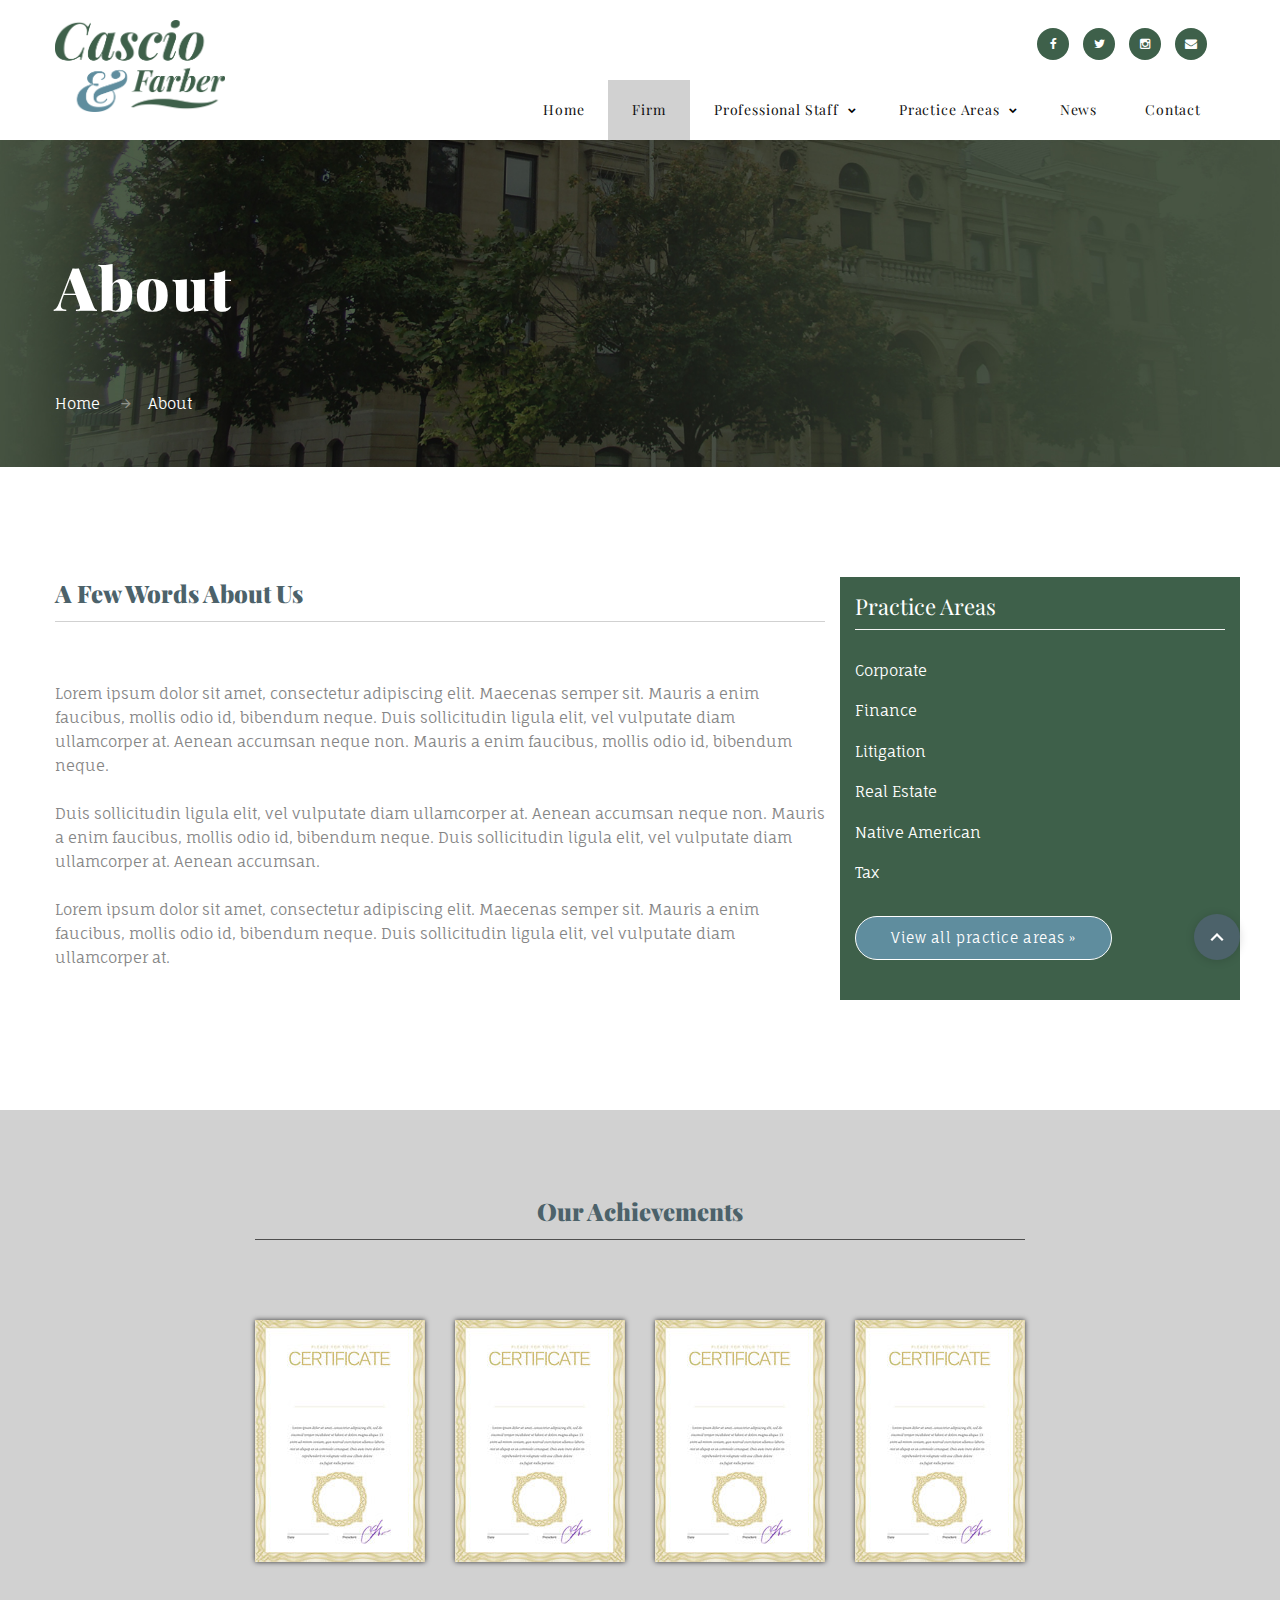
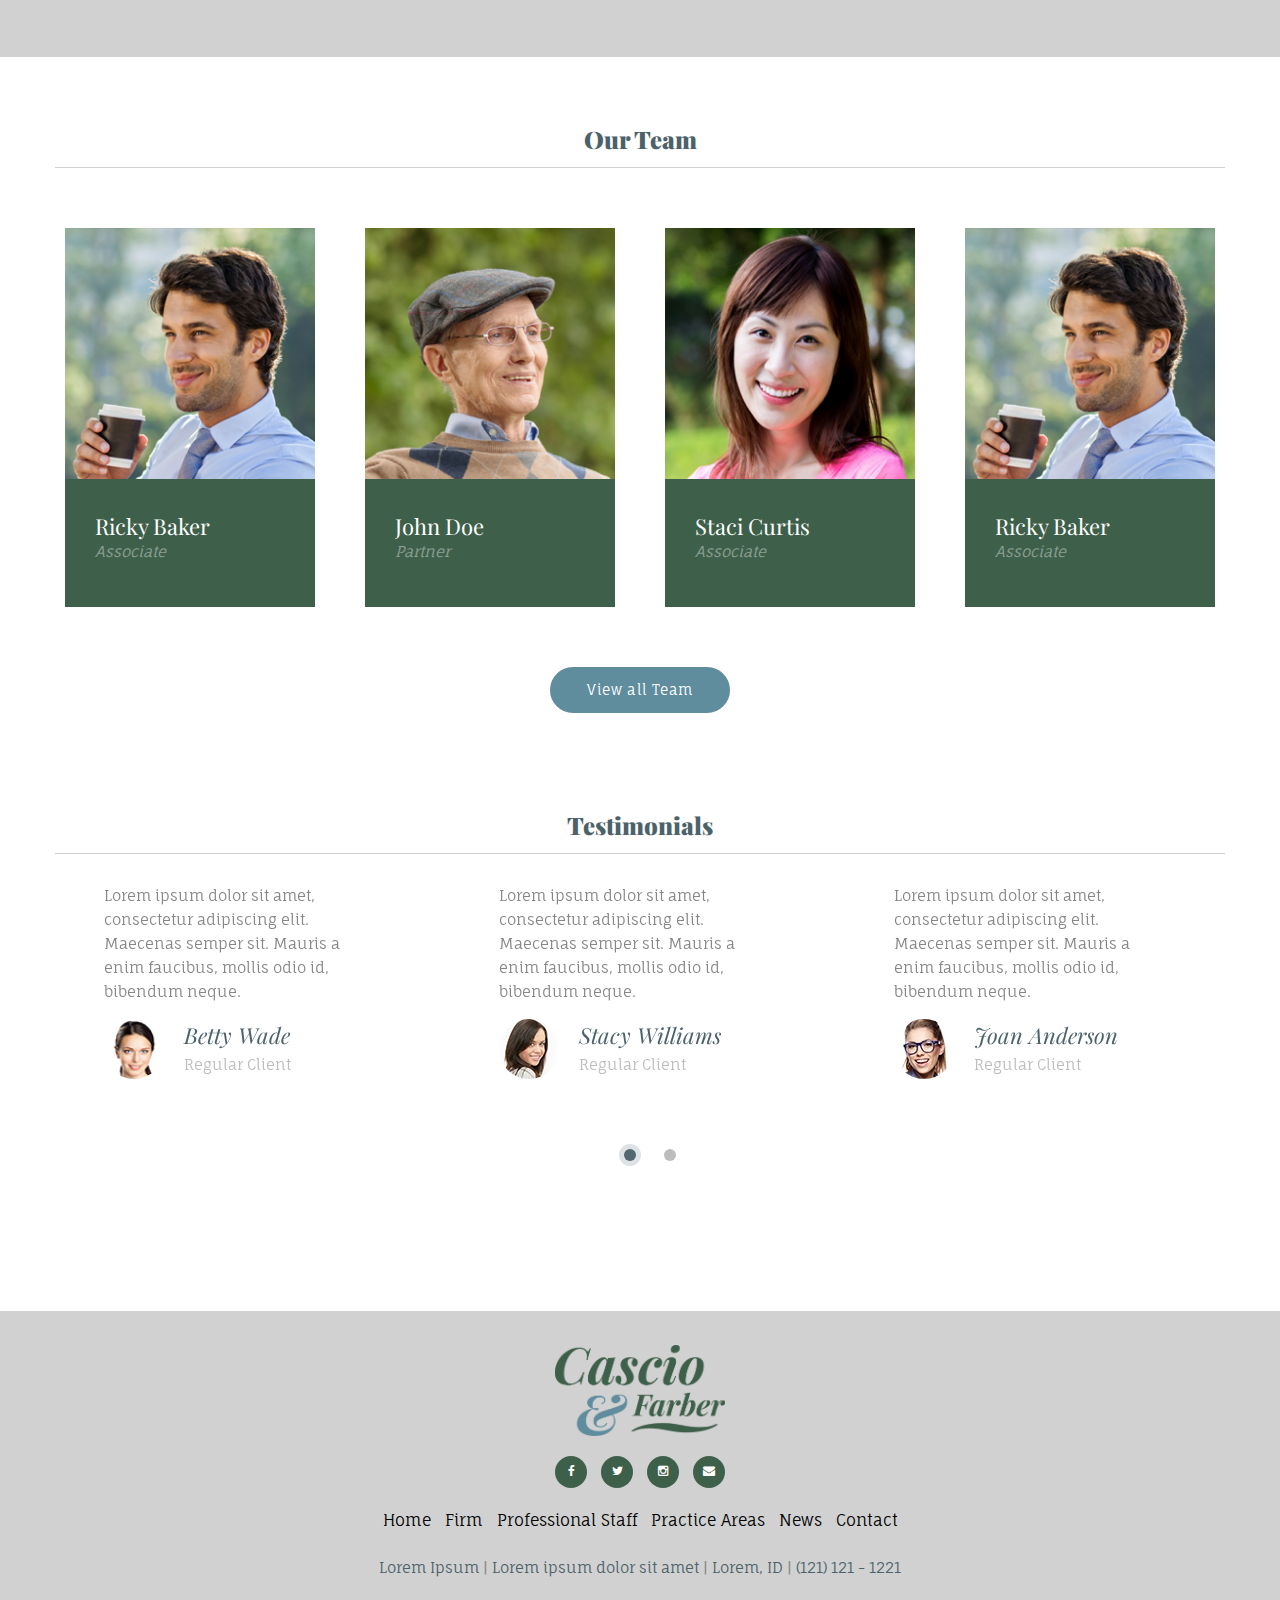
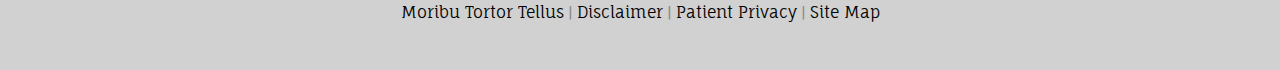
==== commit 9faf2179: "youtube iframe up" ====
--- a/about.html
+++ b/about.html
@@ -353,7 +353,7 @@
       </main>
       <!-- Page Footer-->
       <!-- Default footer-->
-      <footer class="section-relative section-34 section-md-66 page-footer context-light">
+       <footer class="section-relative section-34 page-footer context-light">
         <div class="shell">
             <div class="inset-xl-left-30">
               <div>
--- a/css/style.css
+++ b/css/style.css
@@ -495,8 +495,8 @@
 }
 li { list-style-type:none;}
 
-::selection { background: #ff5e99; color: #FFFFFF; text-shadow: 0; }
-::-moz-selection { background: #ff5e99; color: #FFFFFF; }
+::selection { background: #5f8d9e; color: #FFFFFF; text-shadow: 0; }
+::-moz-selection { background: #5f8d9e; color: #FFFFFF; }
 
 .footermenu li>a, .footermenu a{
   font-weight:300;
@@ -4464,7 +4464,7 @@
   left: auto;
 }
 .logo{
-  max-width: 120px;
+  max-width: 170px;
 }
 .dropup .caret,
 .navbar-fixed-bottom .dropdown .caret {
@@ -8095,6 +8095,21 @@
 .professional-list li {
   margin: 10px 0;
 }
+.video-container {
+  position:relative;
+  padding-bottom:56.25%;
+  padding-top:30px;
+  height:0;
+  overflow:hidden;
+}
+
+.video-container iframe, .video-container object, .video-container embed {
+  position:absolute;
+  top:0;
+  left:0;
+  width:100%;
+  height:100%;
+}
 .right-border{
   border-right:none;
 }
@@ -25732,7 +25747,7 @@
   line-height: 30px;
   font-size: 12px;
   color:#fff;
-  background-color: #4c626a;
+  background-color: #3e604a;
 }
 
 .icon-xxs.icon-rect:hover, .icon-xxs.icon-rounded:hover, .icon-xxs.icon-circle:hover, .icon-xxs.icon-outlined:hover {
@@ -25741,7 +25756,7 @@
   line-height: 30px;
   font-size: 12px;
   color:#fff;
-  background-color: #5f8d9e;
+  background-color: #557e63;
 }
 
 .icon-xxs.fa-phone {
